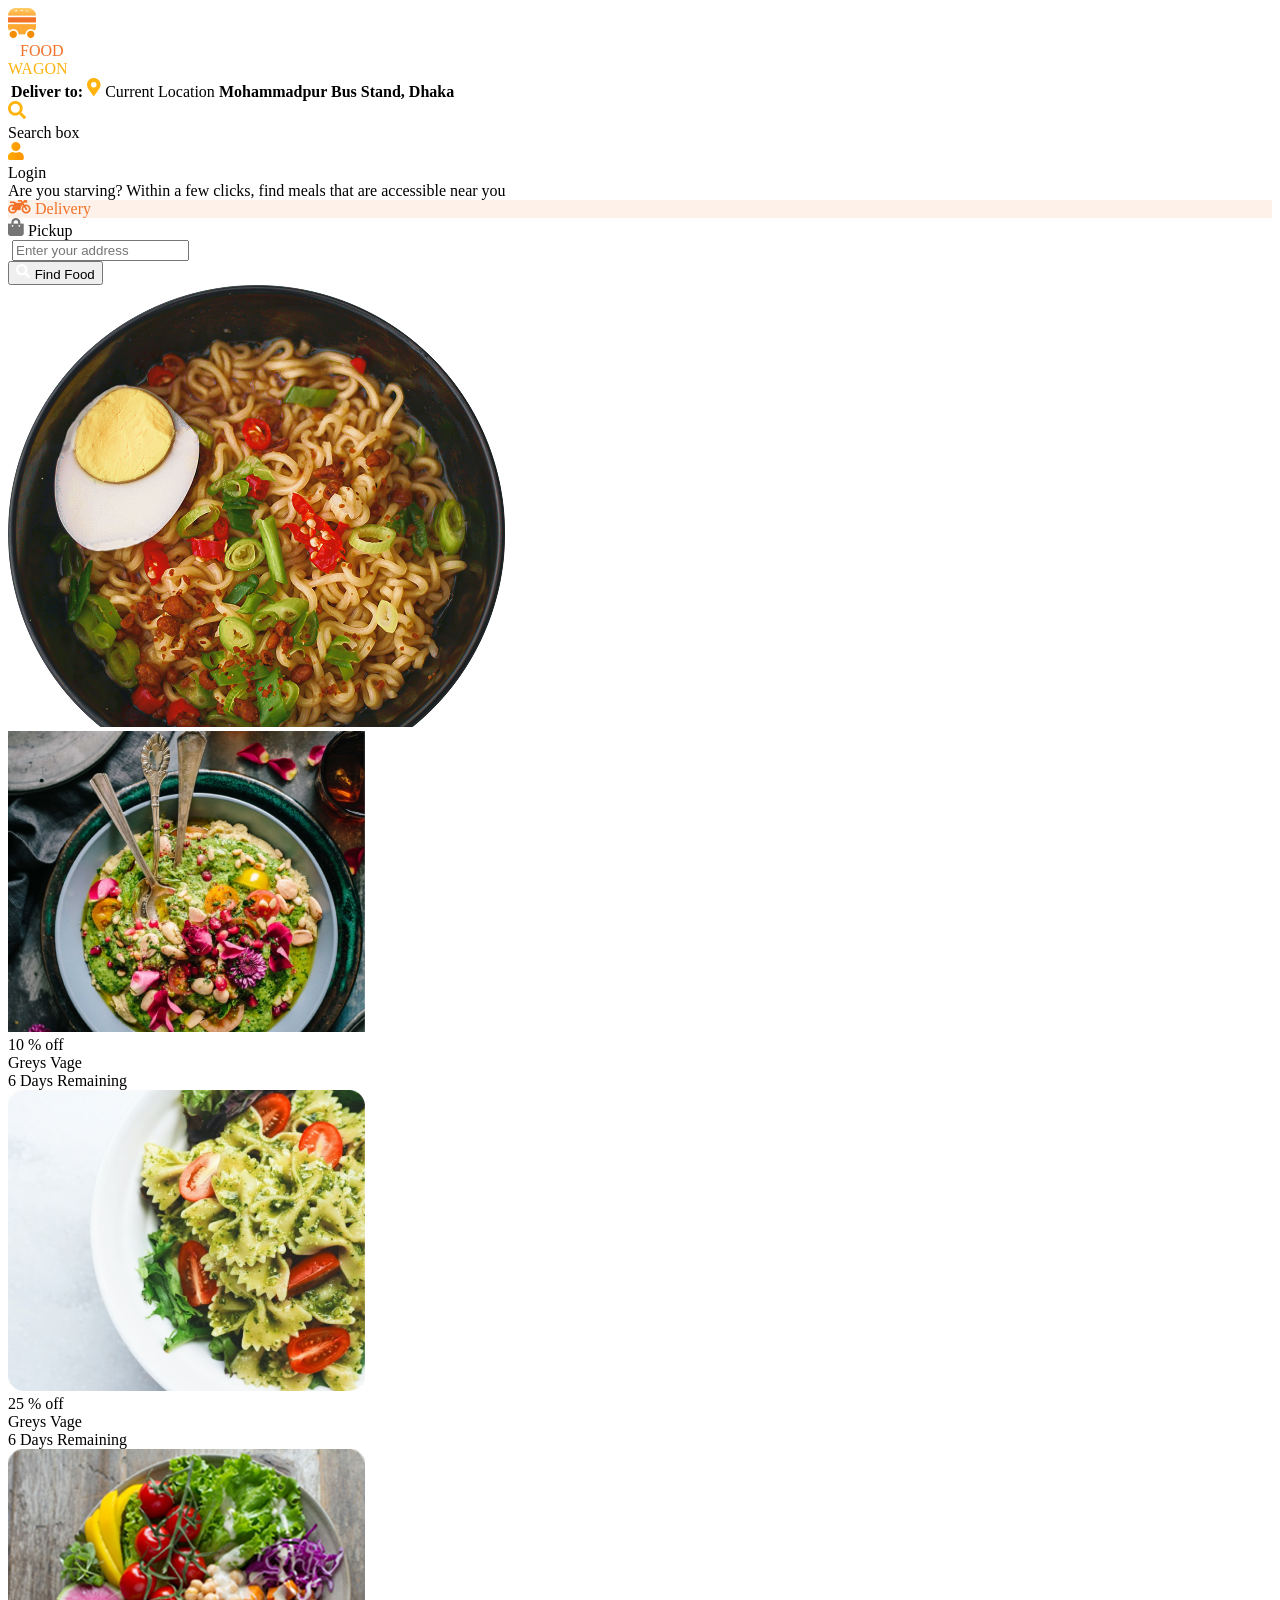
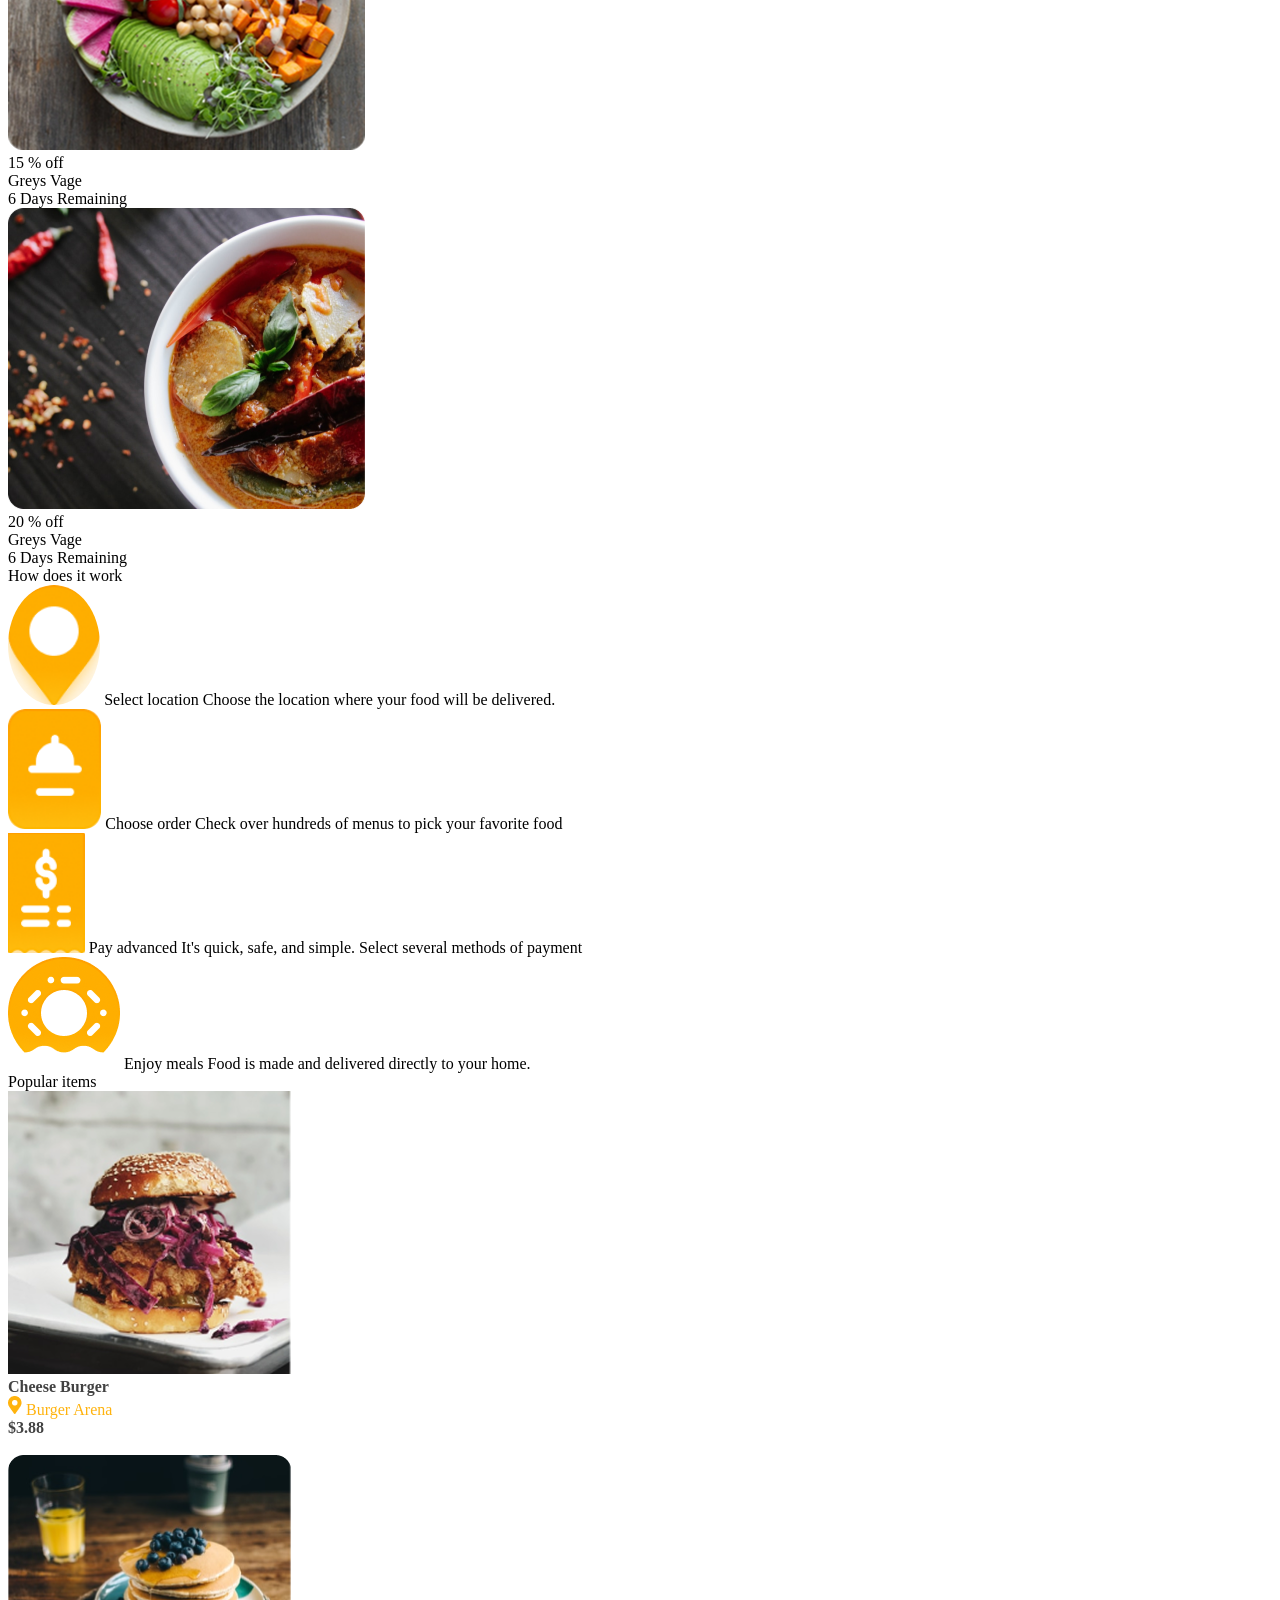
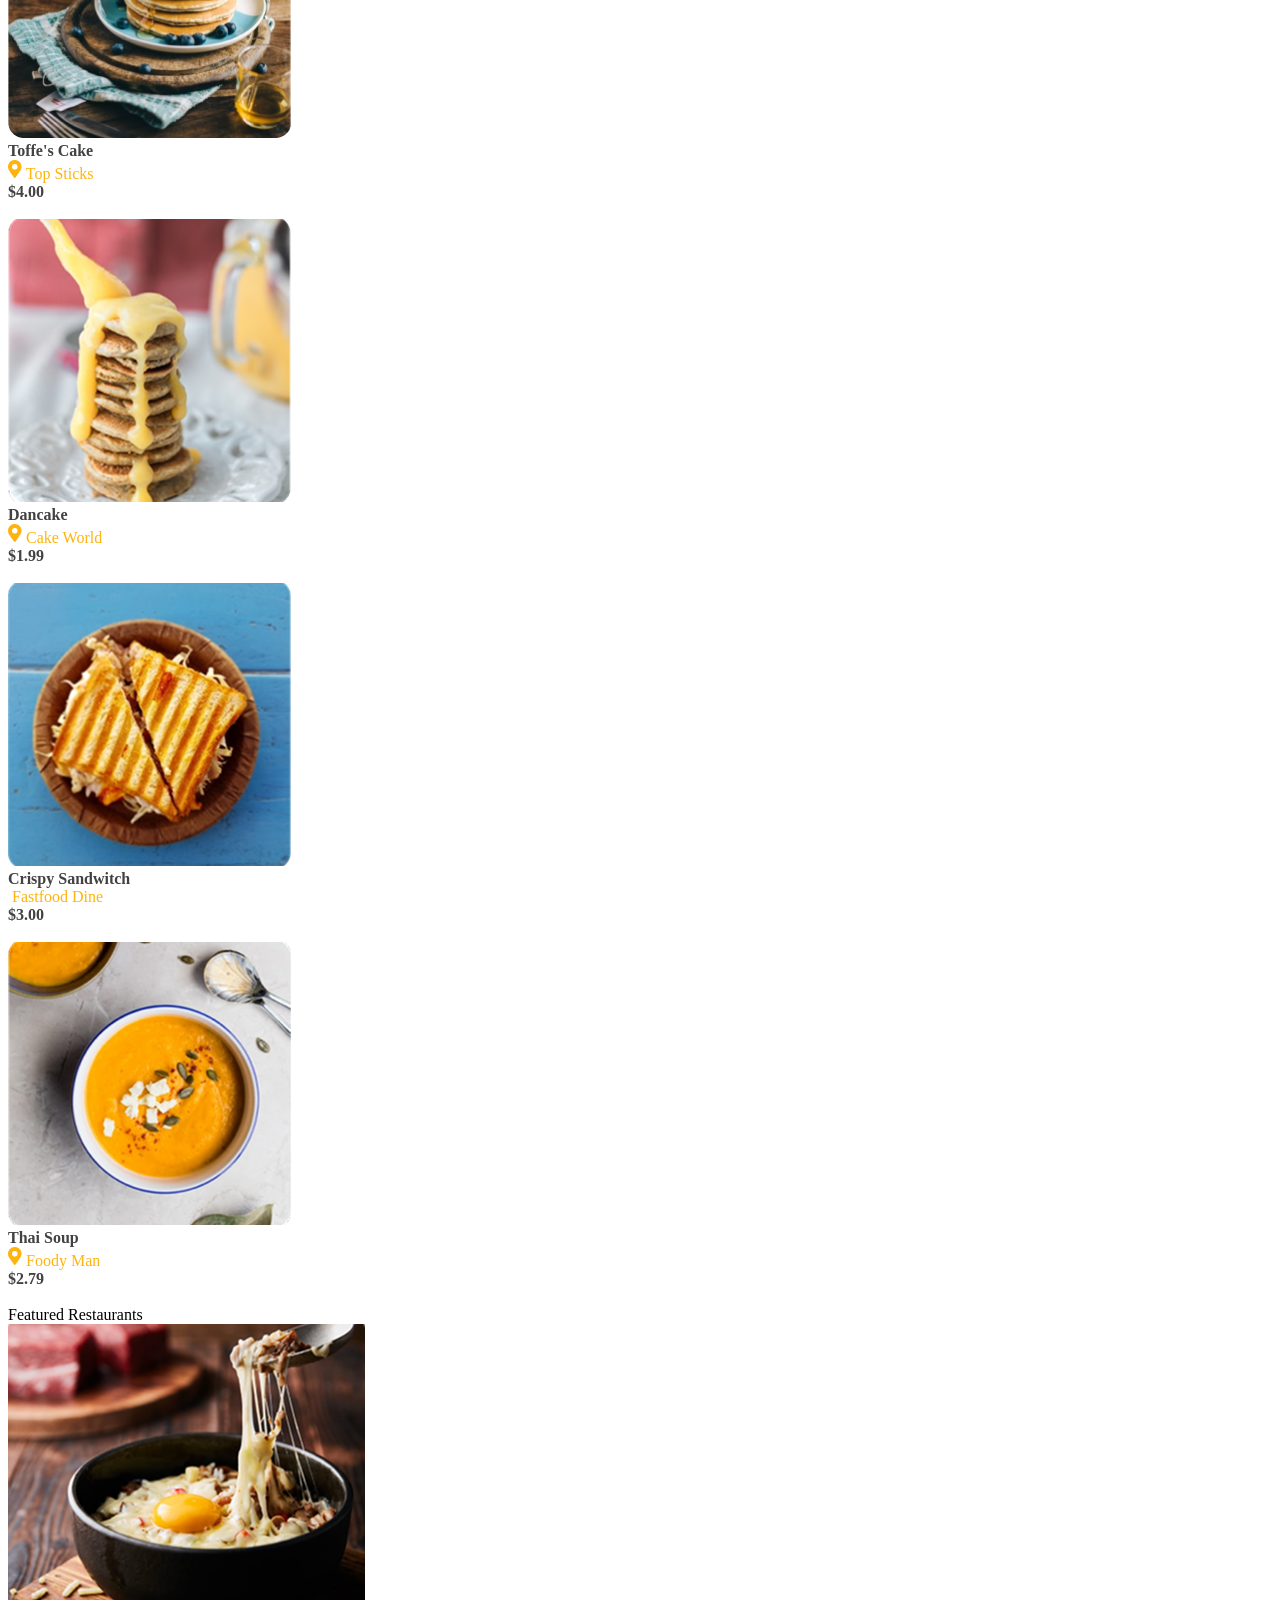
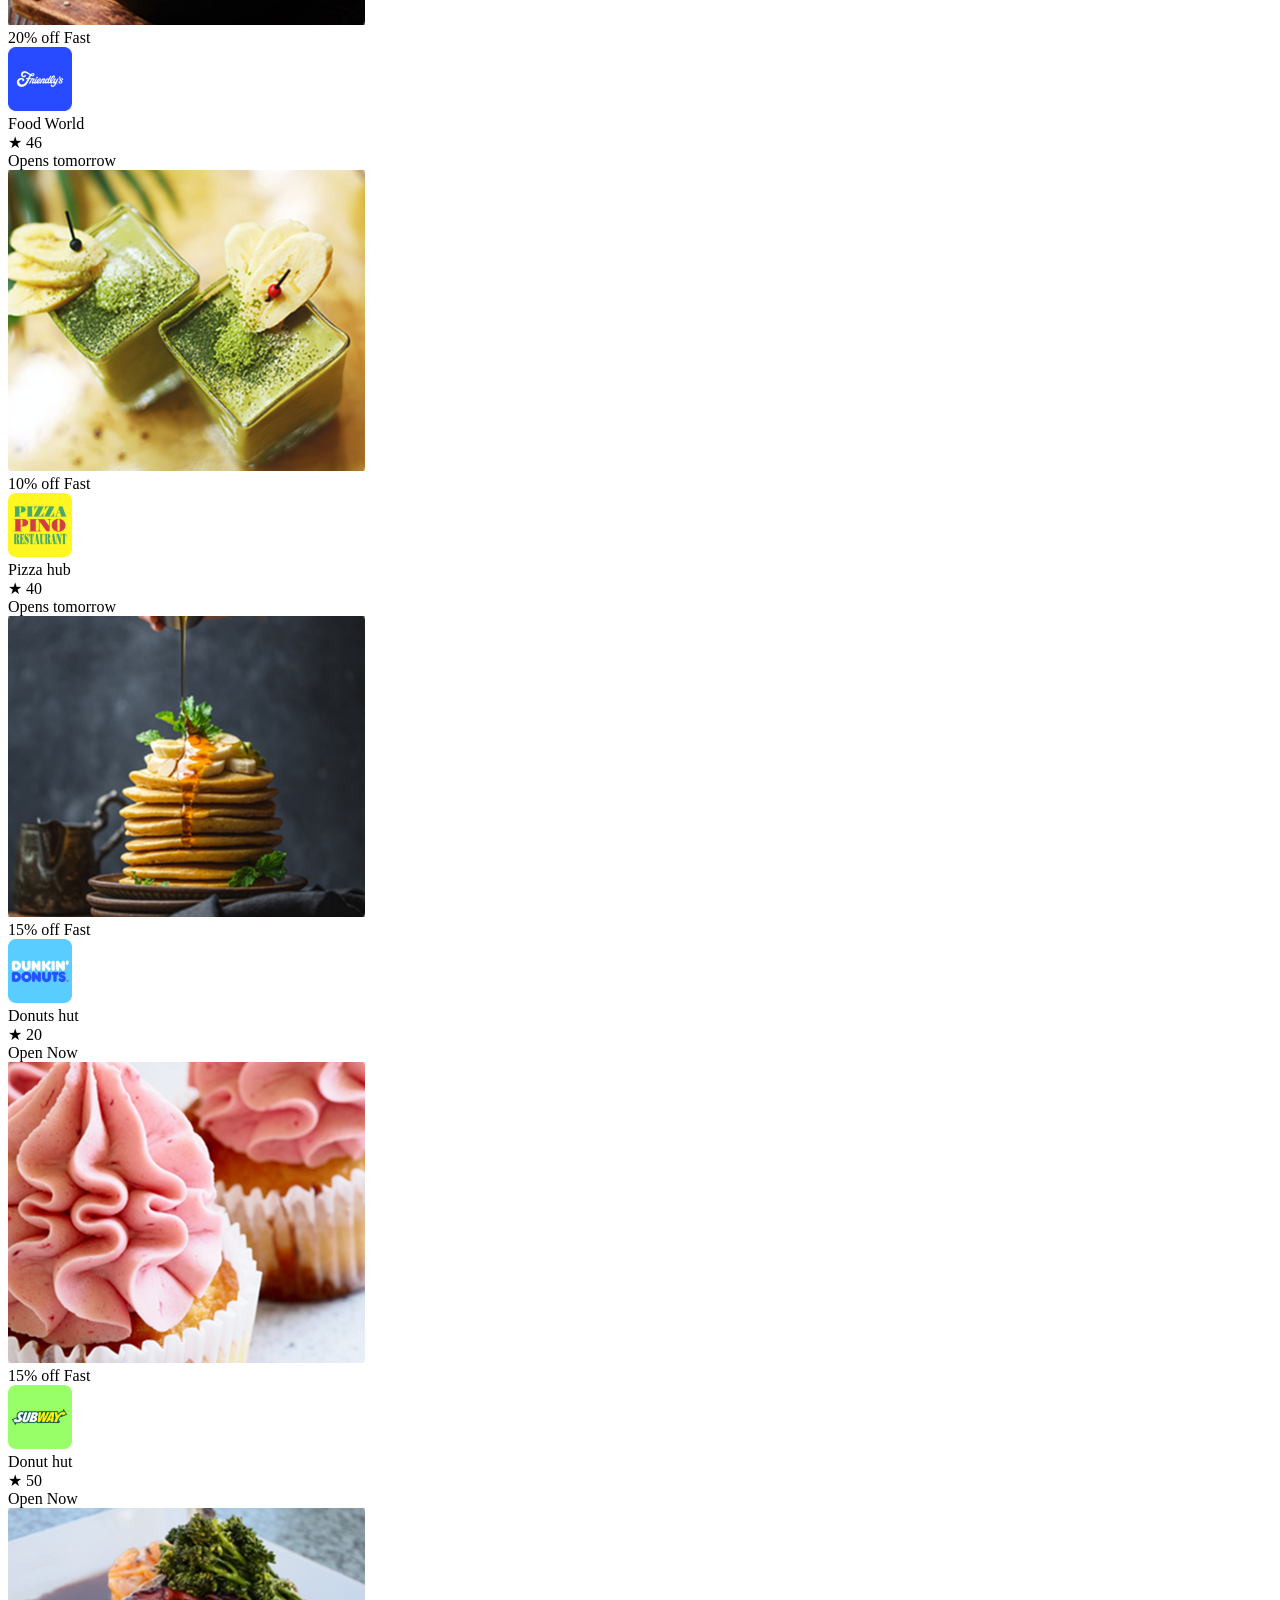
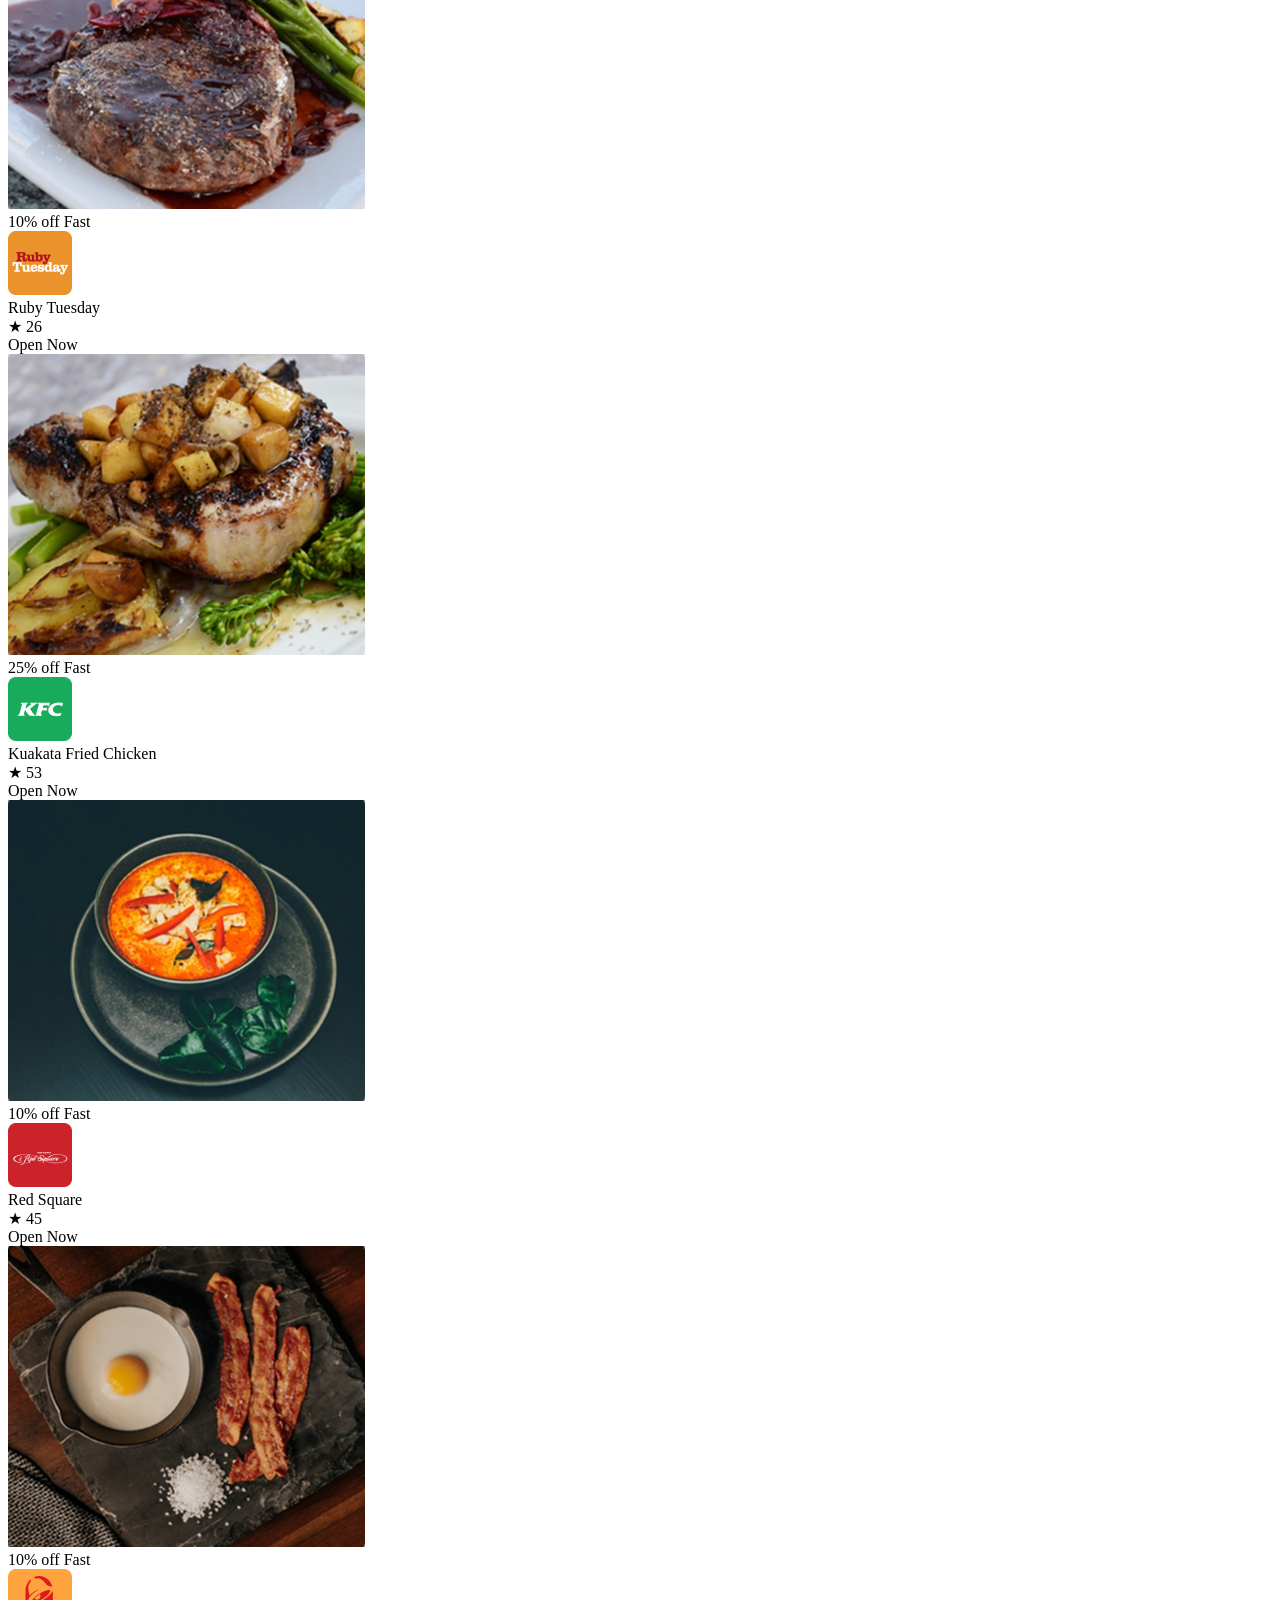
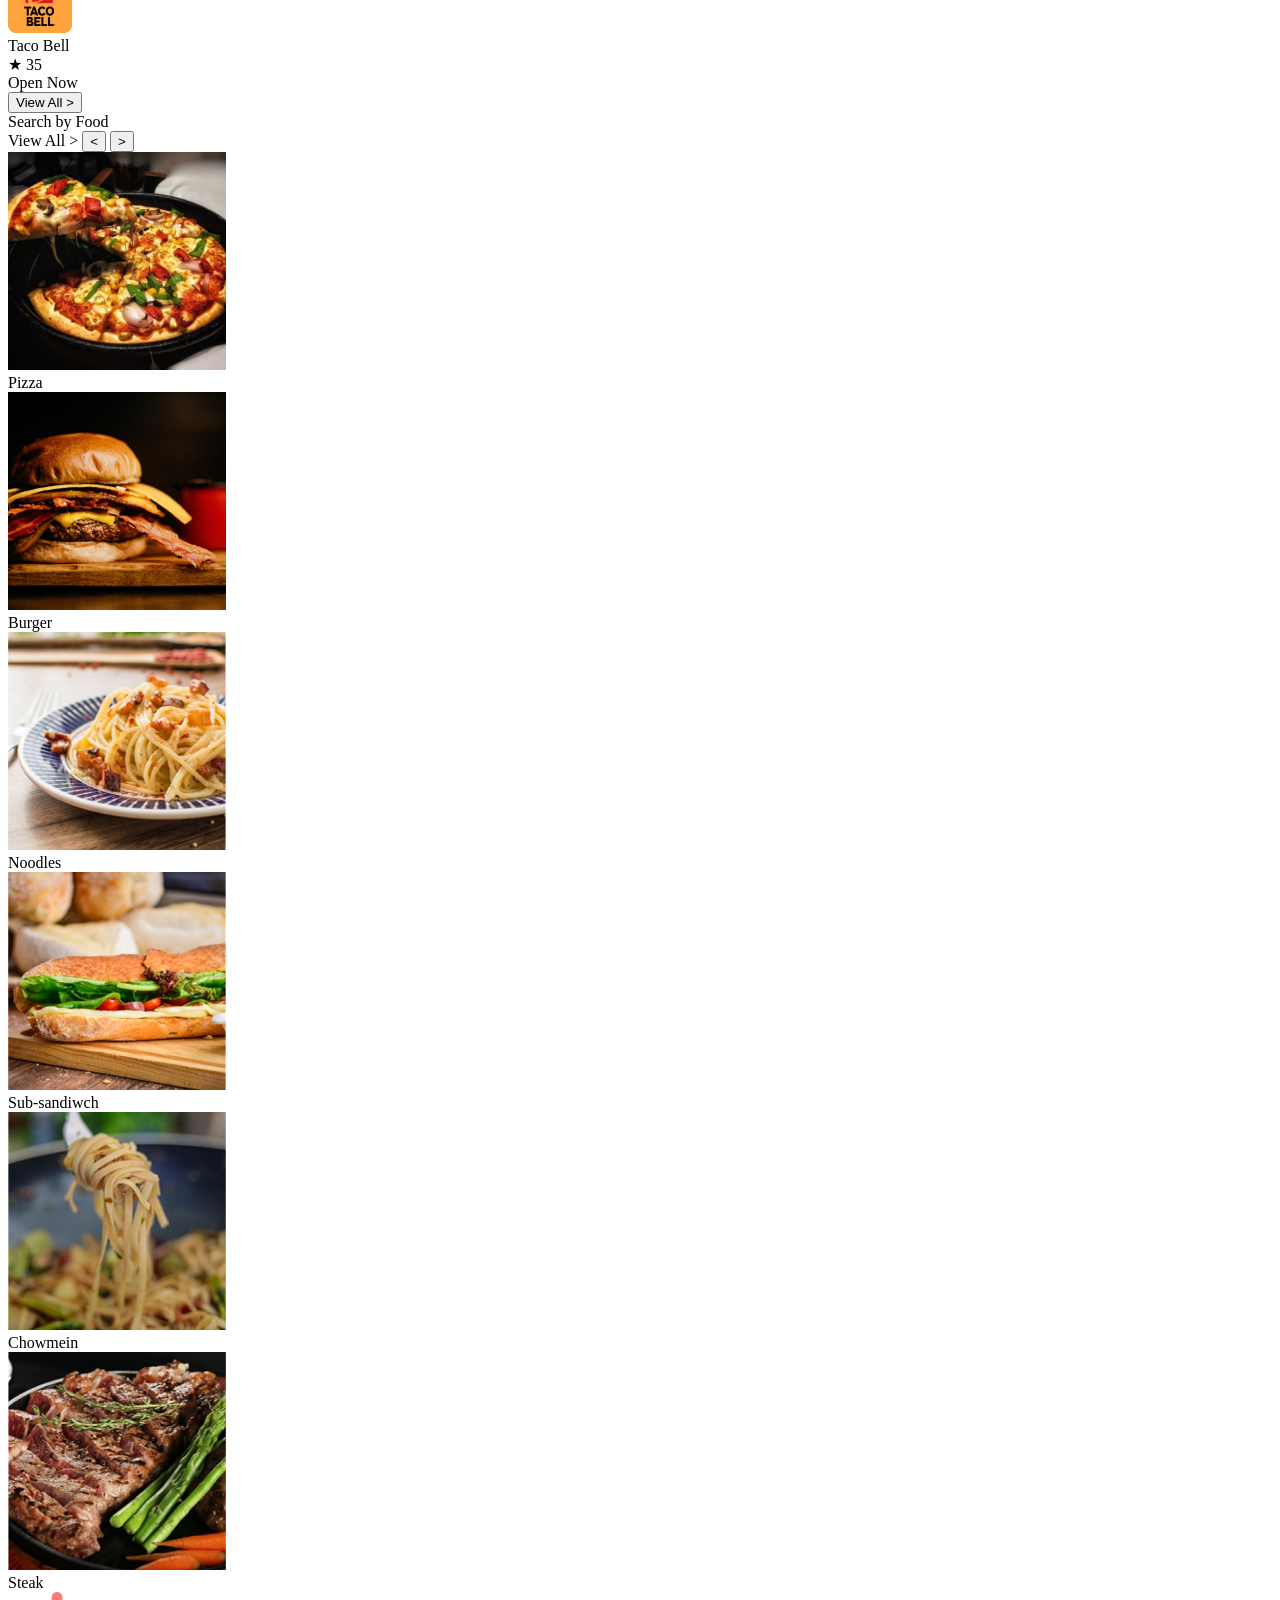
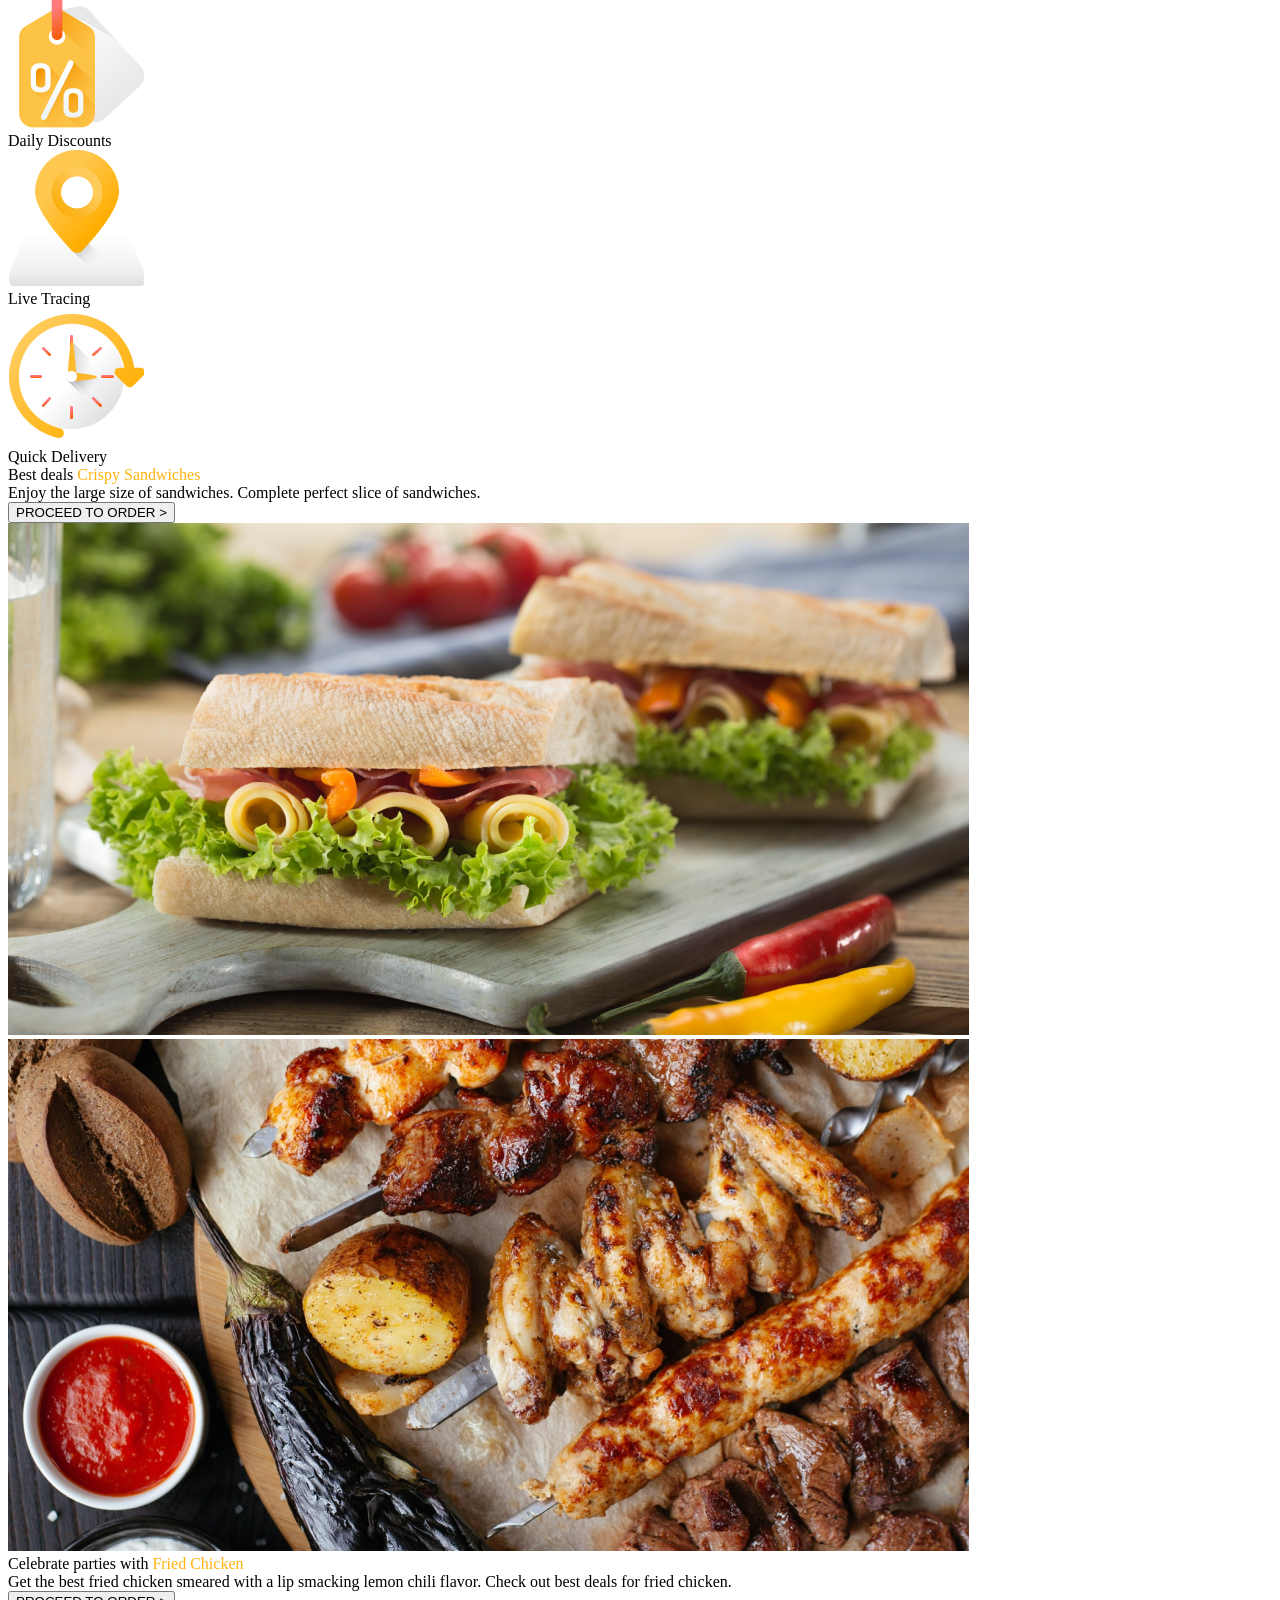
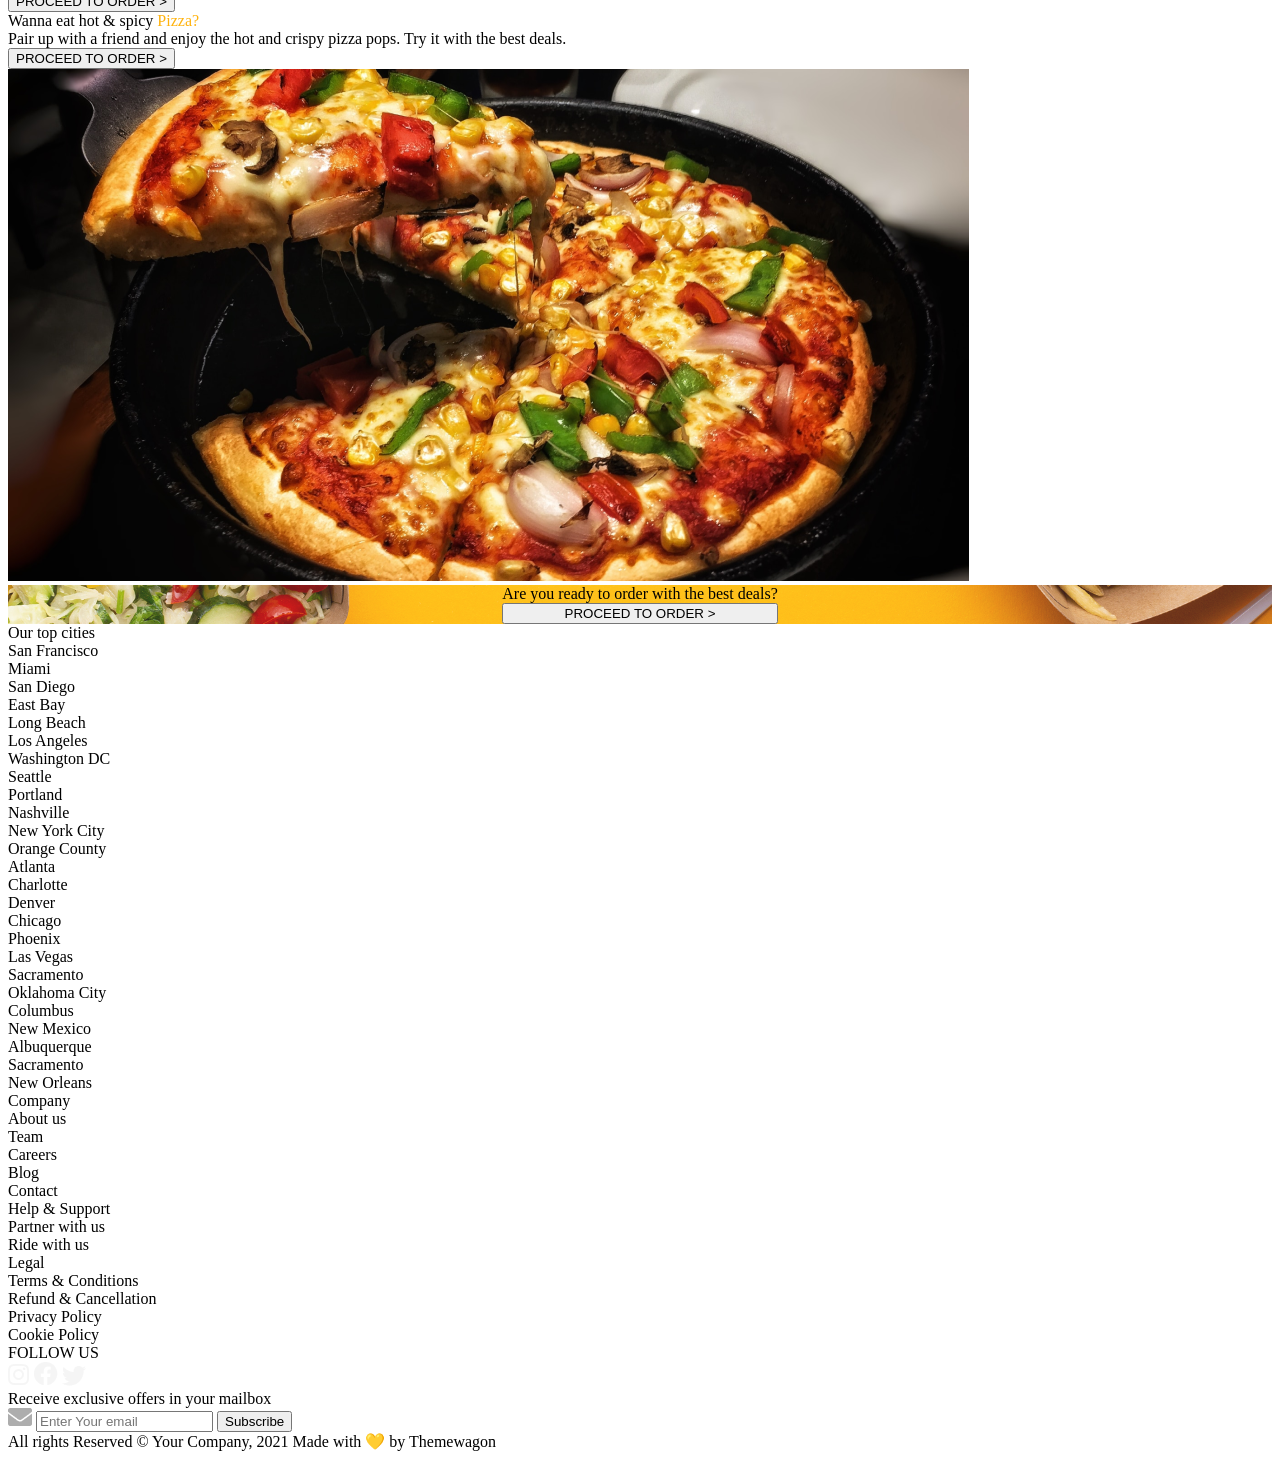
==== index.html @ 7f45ac9f "Change stylesheet link from style-2.css to style.css" ====
<!doctype html>
<html lang="vi">
  <head>
    <meta charset="UTF-8" />
    <meta name="viewport" content="width=device-width, initial-scale=1.0" />
    <link rel="stylesheet" href="style.css" />
    <link rel="preconnect" href="https://fonts.googleapis.com" />
    <link rel="preconnect" href="https://fonts.gstatic.com" crossorigin />
    <link
      href="https://fonts.googleapis.com/css2?family=Be+Vietnam+Pro:ital,wght@0,100;0,200;0,300;0,400;0,500;0,600;0,700;0,800;0,900;1,100;1,200;1,300;1,400;1,500;1,600;1,700;1,800;1,900&display=swap"
      rel="stylesheet"
    />
    <title>Bai-7</title>
    <style></style>
  </head>
  <body>
    <section class="body-background">
      <header class="header">
        <div class="logo">
          <img src="image/hamburger.png" alt="" />
          <div style="color: #f17228; padding-left: 12px">FOOD</div>
          <div style="color: #ffb30e">WAGON</div>
        </div>
        <div class="deliver">
          <span
            style="
              font-weight: 700;
              font-family: Source Sans Pro;
              margin-left: 3px;
            "
            >Deliver to:</span
          >
          <img src="image/local.png" alt="" />
          <span class="local" style="font-weight: 400"> Current Location </span>
          <span class="local" style="font-weight: 700">
            Mohammadpur Bus Stand, Dhaka</span
          >
        </div>
        <div class="search-login">
          <div class="search">
            <img src="image/Search.png" alt="" />
            <div class="search">Search box</div>
          </div>
          <div class="login-box">
            <img src="image/user.png" alt="" />
            <div class="login">Login</div>
          </div>
        </div>
      </header>
      <section class="board1">
        <div class="intro">
          <div class="intro-text">
            <span class="title-intro"> Are you starving?</span>
            <span class="content-intro"
              >Within a few clicks, find meals that are accessible near
              you</span
            >
            <div class="deliver-box">
              <div class="deliver-top">
                <div
                  class="iconBox-deliver"
                  style="
                    color: #f17228;
                    background-color: rgba(241, 114, 40, 0.1);
                  "
                >
                  <img src="image/motobike.png" alt="" />
                  <span>Delivery</span>
                </div>
                <div class="iconBox-deliver">
                  <img src="image/handbag.png" alt="" />
                  <span>Pickup</span>
                </div>
              </div>
              <div class="deliver-bottom">
                <div class="deliver-input">
                  <img src="image/starving-local " alt="" />
                  <input
                    type="text"
                    id="deliver-input"
                    placeholder="Enter your address"
                  />
                </div>
                <button class="find-food">
                  <img src="image/starving-search.png" alt="" />
                  <span>Find Food</span>
                </button>
              </div>
            </div>
          </div>
          <div class="starving-logo">
            <img src="image/mauqc.png" alt="" />
          </div>
        </div>
      </section>
      <section class="sales-box">
        <div class="sales-item">
          <div class="sales-img">
            <img src="image/sale1.png" alt="" />
            <div class="sale-off">
              <span class="sale-so">10</span>
              <span class="sale-chu">
                <span class="sale-tram">%</span>
                <span class="sale-chuoff">off</span>
              </span>
            </div>
          </div>
          <div class="sales-text">Greys Vage</div>
          <div class="sales-day">6 Days Remaining</div>
        </div>
        <div class="sales-item">
          <div class="sales-img">
            <img src="image/sale2.png" alt="" />
            <div class="sale-off">
              <span class="sale-so">25</span>
              <span class="sale-chu">
                <span class="sale-tram">%</span>
                <span class="sale-chuoff">off</span>
              </span>
            </div>
          </div>
          <div class="sales-text">Greys Vage</div>
          <div class="sales-day">6 Days Remaining</div>
        </div>
        <div class="sales-item">
          <div class="sales-img">
            <img src="image/sale3.png" alt="" />
            <div class="sale-off">
              <span class="sale-so">15</span>
              <span class="sale-chu">
                <span class="sale-tram">%</span>
                <span class="sale-chuoff">off</span>
              </span>
            </div>
          </div>
          <div class="sales-text">Greys Vage</div>
          <div class="sales-day">6 Days Remaining</div>
        </div>
        <div class="sales-item">
          <div class="sales-img">
            <img src="image/sale4.png" alt="" />
            <div class="sale-off">
              <span class="sale-so">20</span>
              <span class="sale-chu">
                <span class="sale-tram">%</span>
                <span class="sale-chuoff">off</span>
              </span>
            </div>
          </div>
          <div class="sales-text">Greys Vage</div>
          <div class="sales-day">6 Days Remaining</div>
        </div>
      </section>
      <section class="advance">
        <div class="title-advance">How does it work</div>
        <div class="content-advance">
          <div class="mini-content-advance">
            <img
              src="image/advance1.png"
              alt=""
              style="height: 120px; border-radius: 50%"
            />
            <span class="title-mini-content-advance">Select location</span>
            <span class="text-mini-content-advance" align="center"
              >Choose the location where your food will be delivered.</span
            >
          </div>
          <div class="mini-content-advance">
            <img
              src="image/advance2.png"
              alt=""
              style="height: 120px; border-radius: 16px"
            />
            <span class="title-mini-content-advance">Choose order</span>
            <span class="text-mini-content-advance" align="center"
              >Check over hundreds of menus to pick your favorite food</span
            >
          </div>
          <div class="mini-content-advance">
            <img src="image/advance3.png" alt="" style="height: 120px" />
            <span class="title-mini-content-advance">Pay advanced</span>
            <span class="text-mini-content-advance" align="center"
              >It's quick, safe, and simple. Select several methods of
              payment</span
            >
          </div>
          <div class="mini-content-advance">
            <img src="image/advance4.png" alt="" />
            <span class="title-mini-content-advance">Enjoy meals</span>
            <span class="text-mini-content-advance" align="center"
              >Food is made and delivered directly to your home.</span
            >
          </div>
        </div>
      </section>
      <section class="popular">
        <div class="title-popular">Popular items</div>
        <div class="content-popular">
          <div class="mini-content-popular">
            <img src="image/popular1.png" alt="" />
            <div class="text-popular" style="color: #424242; font-weight: 700">
              Cheese Burger
            </div>
            <div class="local-popular">
              <img src="image/local-popular.png" alt="" />
              <span
                class="text-popular"
                style="color: #ffb30e; font-weight: 400"
                >Burger Arena</span
              >
            </div>
            <div class="text-popular" style="color: #424242; font-weight: 700">
              $3.88
            </div>
            <div
              class="order-mini-content-popular"
              style="color: #ffffff; font-weight: 700"
            >
              Order Now
            </div>
          </div>
          <div class="mini-content-popular">
            <img src="image/popular2.png" alt="" />
            <div class="text-popular" style="color: #424242; font-weight: 700">
              Toffe's Cake
            </div>
            <div class="local-popular">
              <img src="image/local-popular.png" alt="" />
              <span
                class="text-popular"
                style="color: #ffb30e; font-weight: 400"
                >Top Sticks</span
              >
            </div>
            <div class="text-popular" style="color: #424242; font-weight: 700">
              $4.00
            </div>
            <div
              class="order-mini-content-popular"
              style="color: #ffffff; font-weight: 700"
            >
              Order Now
            </div>
          </div>
          <div class="mini-content-popular">
            <img src="image/popular3.png" alt="" />
            <div class="text-popular" style="color: #424242; font-weight: 700">
              Dancake
            </div>
            <div class="local-popular">
              <img src="image/local-popular.png" alt="" />
              <span
                class="text-popular"
                style="color: #ffb30e; font-weight: 400"
                >Cake World</span
              >
            </div>
            <div class="text-popular" style="color: #424242; font-weight: 700">
              $1.99
            </div>
            <div
              class="order-mini-content-popular"
              style="color: #ffffff; font-weight: 700"
            >
              Order Now
            </div>
          </div>
          <div class="mini-content-popular">
            <img src="image/popular4.png" alt="" />
            <div class="text-popular" style="color: #424242; font-weight: 700">
              Crispy Sandwitch
            </div>
            <div class="local-popular">
              <img src="local-popular.png" alt="" />
              <span
                class="text-popular"
                style="color: #ffb30e; font-weight: 400"
                >Fastfood Dine</span
              >
            </div>
            <div class="text-popular" style="color: #424242; font-weight: 700">
              $3.00
            </div>
            <div
              class="order-mini-content-popular"
              style="color: #ffffff; font-weight: 700"
            >
              Order Now
            </div>
          </div>
          <div class="mini-content-popular">
            <img src="image/popular5.png" alt="" />
            <div class="text-popular" style="color: #424242; font-weight: 700">
              Thai Soup
            </div>
            <div class="local-popular">
              <img src="image/local-popular.png" alt="" />
              <span
                class="text-popular"
                style="color: #ffb30e; font-weight: 400"
                >Foody Man</span
              >
            </div>
            <div class="text-popular" style="color: #424242; font-weight: 700">
              $2.79
            </div>
            <div
              class="order-mini-content-popular"
              style="color: #ffffff; font-weight: 700"
            >
              Order Now
            </div>
          </div>
        </div>
      </section>
      <section class="feature">
        <div class="title-feature">Featured Restaurants</div>
        <div class="content-feature">
          <div class="mini-content-feature">
            <div class="feature-img">
              <img src="image/featured1.png" alt="" />
              <div class="feature-tag">
                <span class="feature-giam">20% off</span>
                <span class="feature-nhanh">Fast</span>
              </div>
            </div>
            <div class="feature-name">
              <img src="image/logo-featured1.png" alt="" />
              <div>
                <div class="feature-title">Food World</div>
                <div class="feature-star">★ 46</div>
              </div>
            </div>
            <div class="feature-status open-tomorrow">Opens tomorrow</div>
          </div>
          <div class="mini-content-feature">
            <div class="feature-img">
              <img src="image/featured2.png" alt="" />
              <div class="feature-tag">
                <span class="feature-giam">10% off</span>
                <span class="feature-nhanh">Fast</span>
              </div>
            </div>
            <div class="feature-name">
              <img src="image/logo-featured2.png" alt="" />
              <div>
                <div class="feature-title">Pizza hub</div>
                <div class="feature-star">★ 40</div>
              </div>
            </div>
            <div class="feature-status open-tomorrow">Opens tomorrow</div>
          </div>
          <div class="mini-content-feature">
            <div class="feature-img">
              <img src="image/featured3.png" alt="" />
              <div class="feature-tag">
                <span class="feature-giam">15% off</span>
                <span class="feature-nhanh">Fast</span>
              </div>
            </div>
            <div class="feature-name">
              <img src="image/logo-featured3.png" alt="" />
              <div>
                <div class="feature-title">Donuts hut</div>
                <div class="feature-star">★ 20</div>
              </div>
            </div>
            <div class="feature-status open-now">Open Now</div>
          </div>
          <div class="mini-content-feature">
            <div class="feature-img">
              <img src="image/featured4.png" alt="" />
              <div class="feature-tag">
                <span class="feature-giam">15% off</span>
                <span class="feature-nhanh">Fast</span>
              </div>
            </div>
            <div class="feature-name">
              <img src="image/logo-featured4.png" alt="" />
              <div>
                <div class="feature-title">Donut hut</div>
                <div class="feature-star">★ 50</div>
              </div>
            </div>
            <div class="feature-status open-now">Open Now</div>
          </div>
          <div class="mini-content-feature">
            <div class="feature-img">
              <img src="image/featured5.png" alt="" />
              <div class="feature-tag">
                <span class="feature-giam">10% off</span>
                <span class="feature-nhanh">Fast</span>
              </div>
            </div>
            <div class="feature-name">
              <img src="image/logo-featured5.png" alt="" />
              <div>
                <div class="feature-title">Ruby Tuesday</div>
                <div class="feature-star">★ 26</div>
              </div>
            </div>
            <div class="feature-status open-now">Open Now</div>
          </div>
          <div class="mini-content-feature">
            <div class="feature-img">
              <img src="image/featured6.png" alt="" />
              <div class="feature-tag">
                <span class="feature-giam">25% off</span>
                <span class="feature-nhanh">Fast</span>
              </div>
            </div>
            <div class="feature-name">
              <img src="image/logo-featured6.png" alt="" />
              <div>
                <div class="feature-title">Kuakata Fried Chicken</div>
                <div class="feature-star">★ 53</div>
              </div>
            </div>
            <div class="feature-status open-now">Open Now</div>
          </div>
          <div class="mini-content-feature">
            <div class="feature-img">
              <img src="image/featured7.png" alt="" />
              <div class="feature-tag">
                <span class="feature-giam">10% off</span>
                <span class="feature-nhanh">Fast</span>
              </div>
            </div>
            <div class="feature-name">
              <img src="image/logo-featured7.png" alt="" />
              <div>
                <div class="feature-title">Red Square</div>
                <div class="feature-star">★ 45</div>
              </div>
            </div>
            <div class="feature-status open-now">Open Now</div>
          </div>
          <div class="mini-content-feature">
            <div class="feature-img">
              <img src="image/featured8.png" alt="" />
              <div class="feature-tag">
                <span class="feature-giam">10% off</span>
                <span class="feature-nhanh">Fast</span>
              </div>
            </div>
            <div class="feature-name">
              <img src="image/logo-featured8.png" alt="" />
              <div>
                <div class="feature-title">Taco Bell</div>
                <div class="feature-star">★ 35</div>
              </div>
            </div>
            <div class="feature-status open-now">Open Now</div>
          </div>
        </div>
        <div class="viewall-box">
          <button class="btn-viewall">View All ></button>
        </div>
      </section>
      <section class="searchfood">
        <div class="title-searchfood">
          <span>Search by Food</span>
          <div class="view-all">
            <span class="view-all-text">View All ></span>
            <button class="arrow-btn"><</button>
            <button class="arrow-btn">></button>
          </div>
        </div>
        <div class="content-searchfood">
          <div class="mini-content-searchfood">
            <img src="image/sbf.png" alt="" />
            <div class="text-searchfood">Pizza</div>
          </div>
          <div class="mini-content-searchfood">
            <img src="image/sbf2.png" alt="" />
            <div class="text-searchfood">Burger</div>
          </div>
          <div class="mini-content-searchfood">
            <img src="image/sbf3.png" alt="" />
            <div class="text-searchfood">Noodles</div>
          </div>
          <div class="mini-content-searchfood">
            <img src="image/sbf4.png" alt="" />
            <div class="text-searchfood">Sub-sandiwch</div>
          </div>
          <div class="mini-content-searchfood">
            <img src="image/sbf5.png" alt="" />
            <div class="text-searchfood">Chowmein</div>
          </div>
          <div class="mini-content-searchfood">
            <img src="image/sbf6.png" alt="" />
            <div class="text-searchfood">Steak</div>
          </div>
        </div>
      </section>
      <section class="service">
        <div class="content-service">
          <div class="mini-content-service">
            <img src="image/daily.png" alt="" />
            <div class="title-service">Daily Discounts</div>
          </div>
          <div class="service-line"></div>
          <div class="mini-content-service">
            <img src="image/live.png" alt="" />
            <div class="title-service">Live Tracing</div>
          </div>
          <div class="service-line"></div>
          <div class="mini-content-service">
            <img src="image/quick.png" alt="" />
            <div class="title-service">Quick Delivery</div>
          </div>
        </div>
      </section>
      <section class="promo">
        <div class="promo-item">
          <div class="promo-text">
            <div class="title-promo">
              Best deals
              <span style="color: #ffb30e">Crispy Sandwiches</span>
            </div>
            <div class="text-promo">
              Enjoy the large size of sandwiches. Complete perfect slice of
              sandwiches.
            </div>
            <button class="btn-promo">PROCEED TO ORDER ></button>
          </div>
          <img src="image/Crispy.png" alt="" />
        </div>
        <div class="promo-item">
          <img src="image/Fried.png" alt="" />
          <div class="promo-text">
            <div class="title-promo">
              Celebrate parties with
              <span style="color: #ffb30e">Fried Chicken</span>
            </div>
            <div class="text-promo">
              Get the best fried chicken smeared with a lip smacking lemon chili
              flavor. Check out best deals for fried chicken.
            </div>
            <button class="btn-promo">PROCEED TO ORDER ></button>
          </div>
        </div>
        <div class="promo-item">
          <div class="promo-text">
            <div class="title-promo">
              Wanna eat hot & spicy
              <span style="color: #ffb30e">Pizza?</span>
            </div>
            <div class="text-promo">
              Pair up with a friend and enjoy the hot and crispy pizza pops. Try
              it with the best deals.
            </div>
            <button class="btn-promo">PROCEED TO ORDER ></button>
          </div>
          <img src="image/Pizza.png" alt="" />
        </div>
      </section>
      <section class="order-banner">
        <div
          style="
            background-image: url(&quot;image/footer.png&quot;);
            background-size: cover;
            background-position: center;
            display: grid;
            align-items: center;
            justify-content: center;
          "
        >
          <div
            style="display: grid; align-items: center; justify-content: center"
          >
            <div class="banner-title">
              Are you ready to order with the best deals?
            </div>
            <button class="btn-banner">PROCEED TO ORDER ></button>
          </div>
        </div>
      </section>
      <section class="cities">
        <div class="title-cities">Our top cities</div>
        <div class="content-cities">
          <div class="cities-col">
            <div class="text-cities">San Francisco</div>
            <div class="text-cities">Miami</div>
            <div class="text-cities">San Diego</div>
            <div class="text-cities">East Bay</div>
            <div class="text-cities">Long Beach</div>
          </div>
          <div class="cities-col">
            <div class="text-cities">Los Angeles</div>
            <div class="text-cities">Washington DC</div>
            <div class="text-cities">Seattle</div>
            <div class="text-cities">Portland</div>
            <div class="text-cities">Nashville</div>
          </div>
          <div class="cities-col">
            <div class="text-cities">New York City</div>
            <div class="text-cities">Orange County</div>
            <div class="text-cities">Atlanta</div>
            <div class="text-cities">Charlotte</div>
            <div class="text-cities">Denver</div>
          </div>
          <div class="cities-col">
            <div class="text-cities">Chicago</div>
            <div class="text-cities">Phoenix</div>
            <div class="text-cities">Las Vegas</div>
            <div class="text-cities">Sacramento</div>
            <div class="text-cities">Oklahoma City</div>
          </div>
          <div class="cities-col">
            <div class="text-cities">Columbus</div>
            <div class="text-cities">New Mexico</div>
            <div class="text-cities">Albuquerque</div>
            <div class="text-cities">Sacramento</div>
            <div class="text-cities">New Orleans</div>
          </div>
        </div>
      </section>
      <footer class="footer">
        <div class="footer-top">
          <div class="footer-col">
            <div class="footer-title">Company</div>
            <div class="footer-link">About us</div>
            <div class="footer-link">Team</div>
            <div class="footer-link">Careers</div>
            <div class="footer-link">Blog</div>
          </div>
          <div class="footer-col">
            <div class="footer-title">Contact</div>
            <div class="footer-link">Help & Support</div>
            <div class="footer-link">Partner with us</div>
            <div class="footer-link">Ride with us</div>
          </div>
          <div class="footer-col">
            <div class="footer-title">Legal</div>
            <div class="footer-link">Terms & Conditions</div>
            <div class="footer-link">Refund & Cancellation</div>
            <div class="footer-link">Privacy Policy</div>
            <div class="footer-link">Cookie Policy</div>
          </div>
          <div class="footer-follow">
            <div class="footer-title">FOLLOW US</div>
            <div class="footer-icons">
              <img src="image/ig.png" alt="" />
              <img src="image/fb.png" alt="" />
              <img src="image/twister.png" alt="" />
            </div>
            <div class="footer-note">
              Receive exclusive offers in your mailbox
            </div>
            <div class="footer-sub">
              <img src="image/mail.png" alt="" />
              <input type="text" placeholder="Enter Your email" />
              <button>Subscribe</button>
            </div>
          </div>
        </div>
        <div class="footer-bottom">
          <span>All rights Reserved © Your Company, 2021</span>
          <span>Made with 💛 by Themewagon</span>
        </div>
      </footer>
    </section>
  </body>
</html>
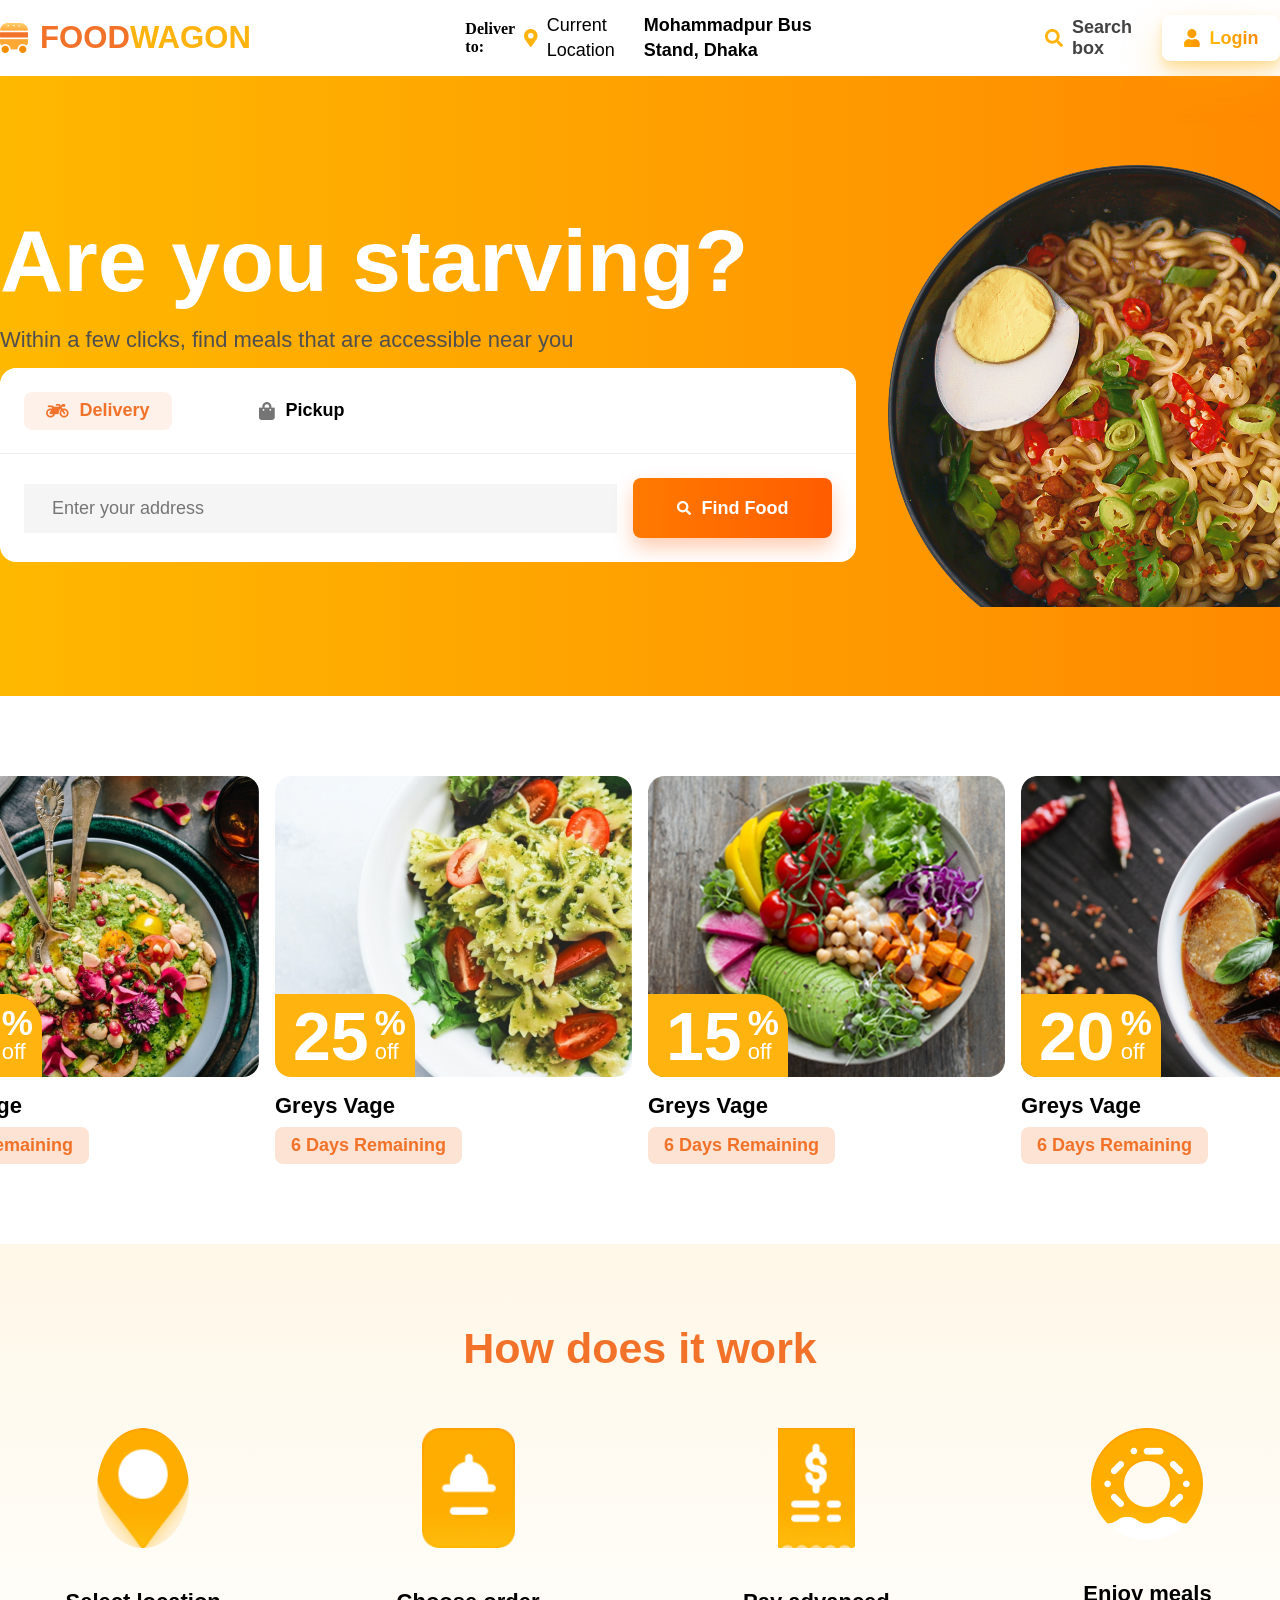
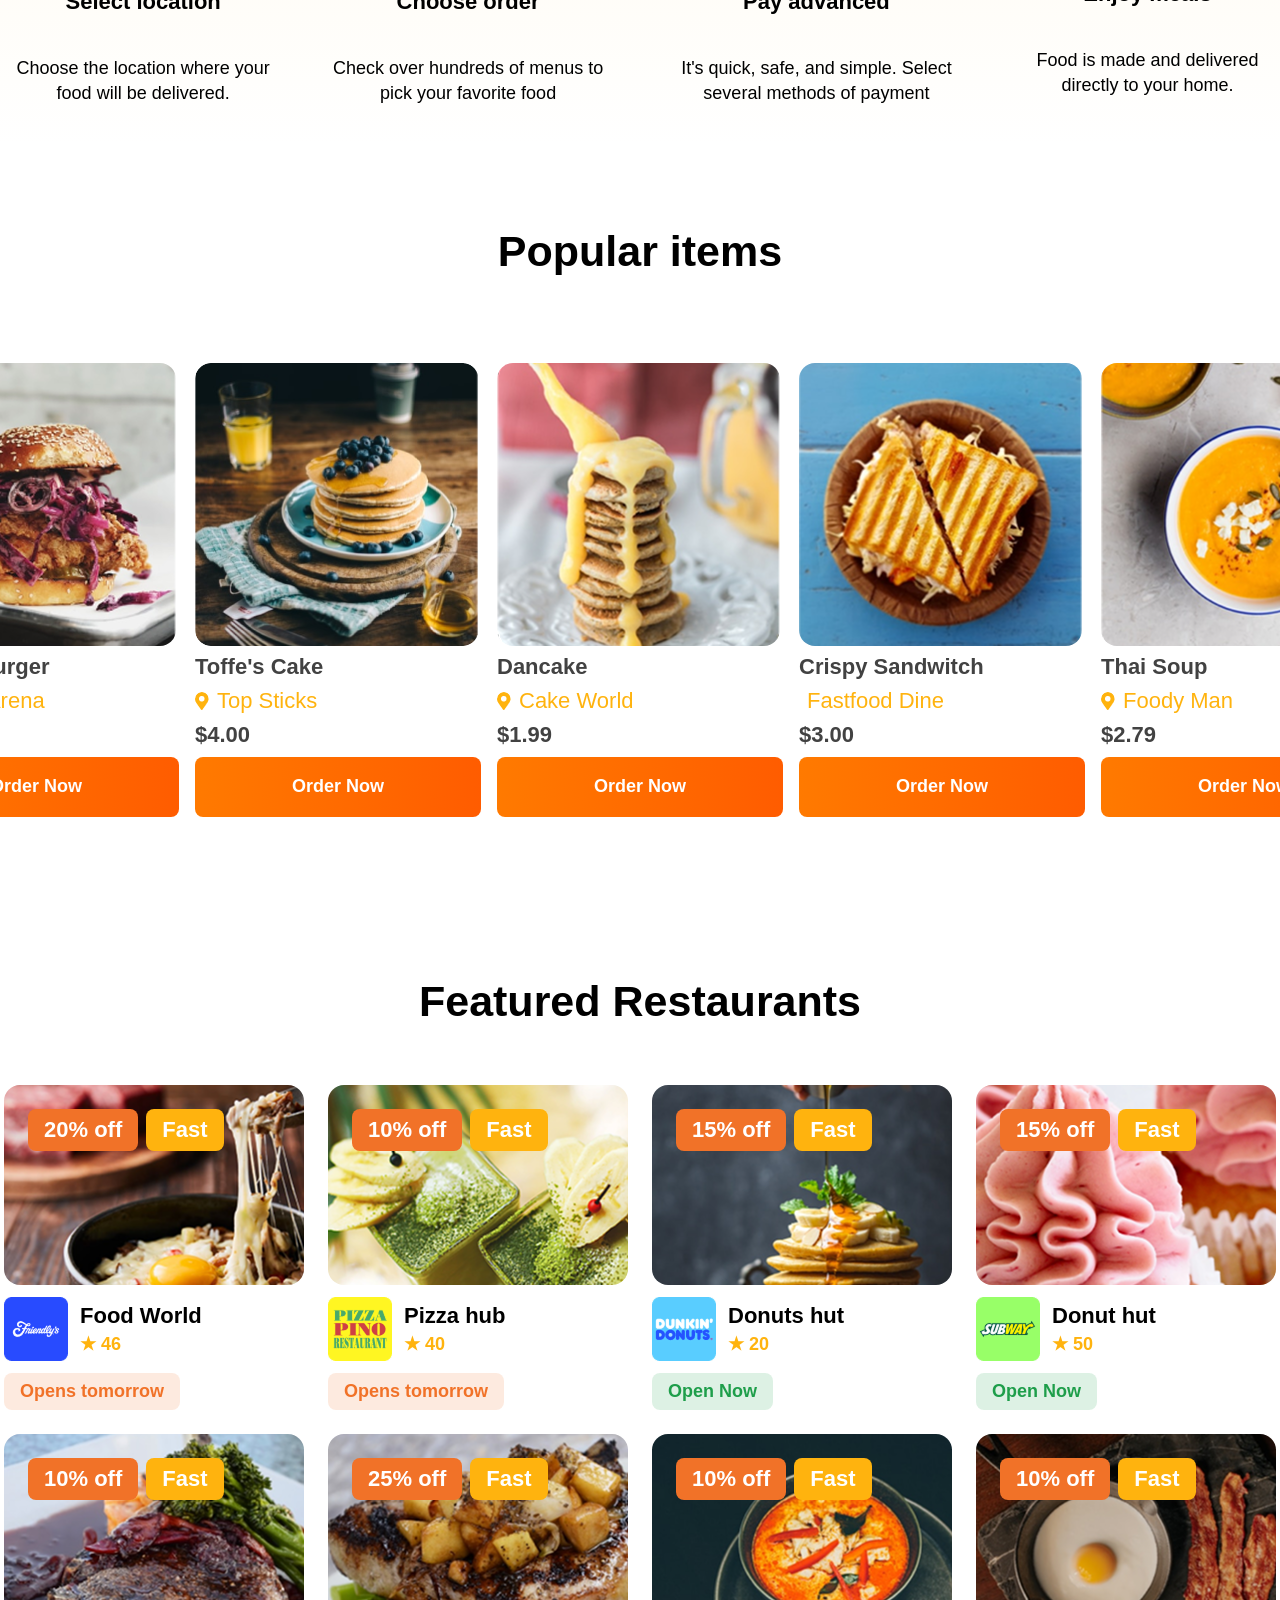
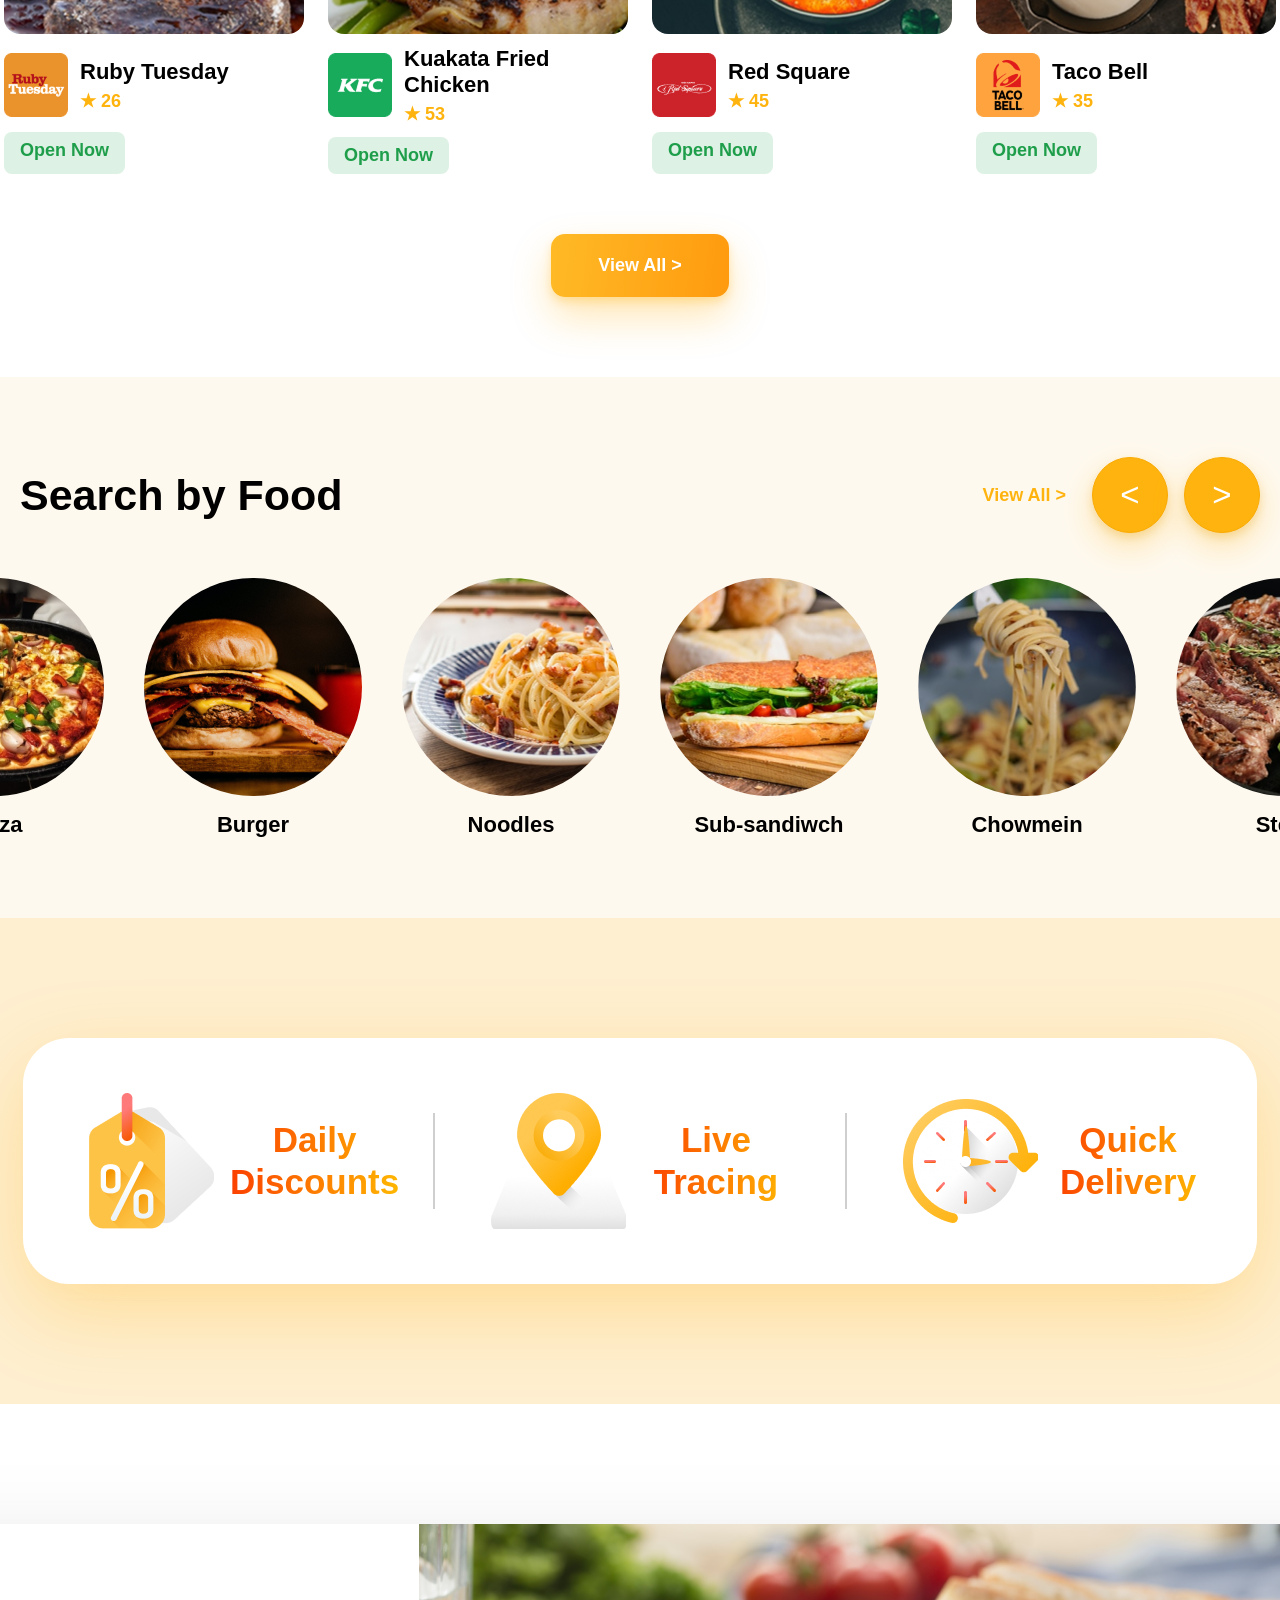
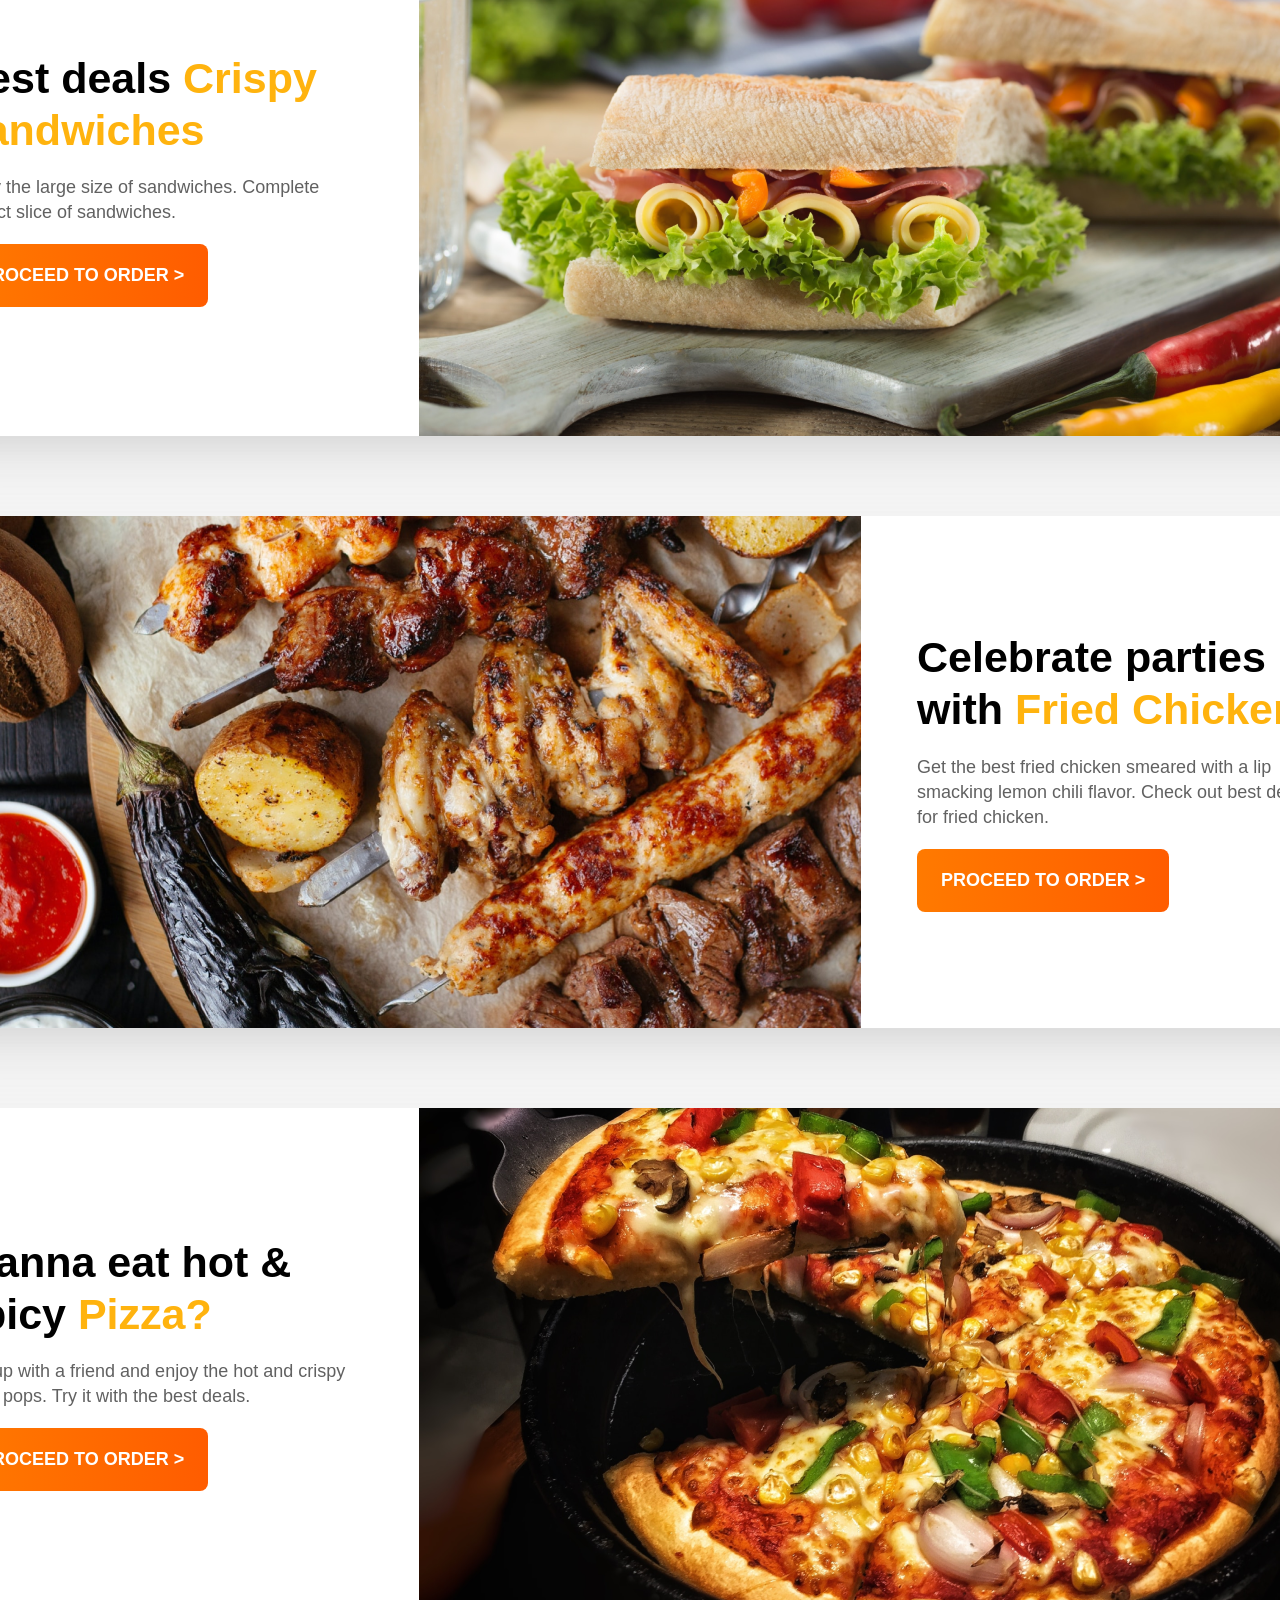
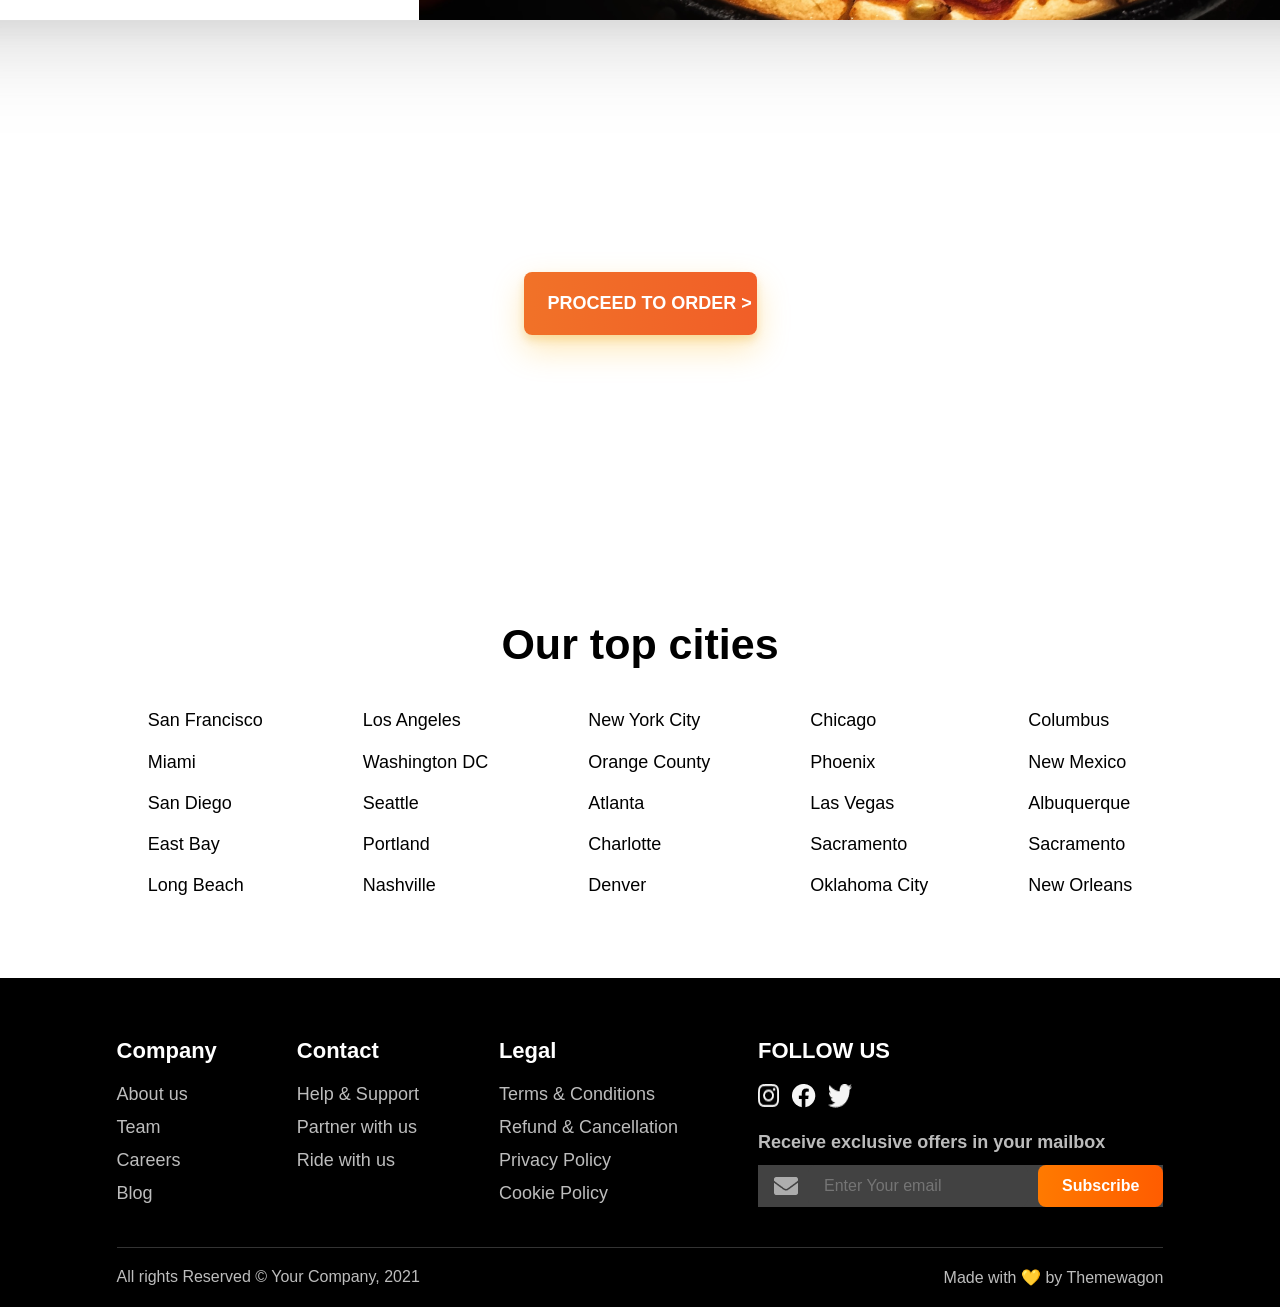
==== commit e1f5305a: "Add files via upload" ====
--- a/index.html
+++ b/index.html
@@ -3,7 +3,7 @@
   <head>
     <meta charset="UTF-8" />
     <meta name="viewport" content="width=device-width, initial-scale=1.0" />
-    <link rel="stylesheet" href="style.css" />
+    <link rel="stylesheet" href="style-2.css" />
     <link rel="preconnect" href="https://fonts.googleapis.com" />
     <link rel="preconnect" href="https://fonts.gstatic.com" crossorigin />
     <link
@@ -556,24 +556,11 @@
         </div>
       </section>
       <section class="order-banner">
-        <div
-          style="
-            background-image: url(&quot;image/footer.png&quot;);
-            background-size: cover;
-            background-position: center;
-            display: grid;
-            align-items: center;
-            justify-content: center;
-          "
-        >
-          <div
-            style="display: grid; align-items: center; justify-content: center"
-          >
-            <div class="banner-title">
-              Are you ready to order with the best deals?
-            </div>
-            <button class="btn-banner">PROCEED TO ORDER ></button>
-          </div>
+        <div class="banner-content">
+          <div class="banner-title">
+            Are you ready to order with<br />the best deals?
+          </div>
+          <button class="btn-banner">PROCEED TO ORDER ></button>
         </div>
       </section>
       <section class="cities">
--- a/style-2.css
+++ b/style-2.css
@@ -0,0 +1,799 @@
+* {
+  margin: 0;
+  padding: 0;
+  box-sizing: border-box;
+}
+img {
+  display: block;
+}
+.body-background {
+  background-color: #ffffff;
+  width: 100%;
+  font-family: "Source Sans Pro", sans-serif;
+}
+.header {
+  display: flex;
+  justify-content: center;
+  align-items: center;
+  gap: 211.5px;
+  height: 76px;
+}
+.logo {
+  font-family: "Source Sans Pro", sans-serif;
+  font-size: 31.11px;
+  font-weight: 700;
+  line-height: 120%;
+  letter-spacing: -2.5%;
+  display: flex;
+  align-items: center;
+}
+.deliver {
+  display: flex;
+  justify-content: center;
+  align-items: center;
+  gap: 9px;
+  height: 76px;
+}
+.local {
+  display: flex;
+  justify-content: center;
+  align-content: center;
+  gap: 4px;
+  font-size: 18px;
+  line-height: 140%;
+}
+.search-login {
+  display: flex;
+  justify-content: center;
+  align-content: center;
+  align-items: center;
+  height: 46px;
+  gap: 30px;
+}
+.search {
+  color: #424242;
+  font-family: "Source Sans Pro", sans-serif;
+  gap: 8px;
+  font-size: 18px;
+  font-weight: 700;
+  display: flex;
+  align-items: center;
+}
+.login {
+  background-color: #ffffff;
+  background: linear-gradient(to right, #ffb800, #ff8a00);
+  border-radius: 8px;
+  -webkit-background-clip: text;
+  -webkit-text-fill-color: transparent;
+  font-weight: 700;
+  font-size: 18px;
+}
+.login-box {
+  width: 118px;
+  height: 46px;
+  justify-content: center;
+  align-items: center;
+  display: flex;
+  flex-direction: row;
+  gap: 10px;
+  border-radius: 8px;
+  padding: 14px 24px;
+  box-shadow:
+    0px 20px 40px 0px rgba(255, 174, 0, 0.29),
+    0px 5px 10px 0px rgba(255, 174, 0, 0.26);
+}
+.board1 {
+  background: linear-gradient(to right, #ffb800, #ff8a00);
+  height: 620px;
+  width: 100%;
+  display: flex;
+  gap: 19px;
+  justify-content: center;
+}
+.intro {
+  display: flex;
+  gap: 32px;
+  align-items: center;
+}
+.intro-text {
+  display: grid;
+  gap: 15px;
+}
+.title-intro {
+  font-family: "Source Sans Pro", sans-serif;
+  color: #ffffff;
+  font-weight: 700;
+  font-size: 88px;
+}
+.content-intro {
+  font-family: "Source Sans Pro", sans-serif;
+  color: #504f4f;
+  font-weight: 400;
+  font-size: 22px;
+  line-height: 120%;
+}
+.deliver-box {
+  background-color: #ffffff;
+  display: grid;
+  border-radius: 16px;
+}
+.deliver-top {
+  height: 86px;
+  width: 856px;
+  display: flex;
+  align-items: center;
+  gap: 8px;
+  border-bottom: 1px solid #eeeeee;
+}
+.iconBox-deliver {
+  border-radius: 8px;
+  margin: 10px 24px;
+  gap: 10px;
+  display: flex;
+  font-family: "Source Sans Pro", sans-serif;
+  font-weight: 700;
+  font-size: 18px;
+  align-items: center;
+  justify-content: center;
+  height: 38px;
+  width: 148px;
+}
+.deliver-bottom {
+  width: 856px;
+  height: 108px;
+  display: flex;
+  gap: 16px;
+  align-items: center;
+  justify-content: center;
+}
+.deliver-input {
+  display: flex;
+  gap: 12px;
+  padding-left: 16px;
+  align-items: center;
+  background-color: #f5f5f5;
+  height: 49px;
+  width: 593px;
+}
+.deliver-input input {
+  border: none;
+  outline: none;
+  background: transparent;
+  color: #9e9e9e;
+  font-size: 18px;
+}
+.find-food {
+  width: 199px;
+  height: 60px;
+  display: flex;
+  align-items: center;
+  justify-content: center;
+  gap: 10px;
+  background: linear-gradient(92.84deg, #ff7a00 0%, #ff5c00 100%);
+  color: #ffffff;
+  border: none;
+  padding: 14px 28px;
+  border-radius: 8px;
+  font-size: 18px;
+  font-weight: 900;
+  cursor: pointer;
+  white-space: nowrap;
+  box-shadow: 0px 10px 20px rgba(255, 92, 0, 0.3);
+}
+.starving-logo {
+  padding: 0;
+  width: auto;
+  max-width: 520px;
+  flex-shrink: 0;
+}
+.starving-logo img {
+  width: 100%;
+  height: auto;
+  display: block;
+}
+.sales-box {
+  display: flex;
+  gap: 16px;
+  justify-content: center;
+  align-items: flex-start;
+  width: 100%;
+  padding: 80px 0px;
+}
+.sales-item {
+  width: 357px;
+  display: grid;
+  gap: 0px;
+}
+.sales-img {
+  position: relative;
+  width: 357px;
+  height: 301px;
+  border-radius: 16px;
+  overflow: hidden;
+}
+.sale-off {
+  position: absolute;
+  left: 0;
+  bottom: 0;
+  display: flex;
+  align-items: center;
+  width: 140px;
+  height: 83px;
+  padding: 10px 18px;
+  background: #ffb30e;
+  color: #ffffff;
+  font-family: "Source Sans Pro", sans-serif;
+  border-radius: 0px 32px 0px 0px;
+}
+.sale-so {
+  font-size: 68px;
+  font-weight: 700;
+  line-height: 62px;
+}
+.sale-chu {
+  display: grid;
+  margin-left: 6px;
+}
+.sale-tram {
+  font-size: 35px;
+  font-weight: 700;
+  line-height: 32px;
+}
+.sale-chuoff {
+  font-size: 22px;
+  font-weight: 400;
+  line-height: 26px;
+}
+.sale-nhanh {
+  font-size: 35px;
+  font-weight: 700;
+  line-height: 40px;
+}
+.sales-text {
+  font-family: "Source Sans Pro", sans-serif;
+  font-weight: 700;
+  line-height: 120%;
+  font-size: 22px;
+  margin-top: 16px;
+}
+.sales-day {
+  display: inline-block;
+  width: fit-content;
+  font-family: "Source Sans Pro", sans-serif;
+  font-weight: 700;
+  font-size: 18px;
+  color: #f17228;
+  background-color: rgba(241, 114, 40, 0.2);
+  padding: 8px 16px;
+  border-radius: 8px;
+  margin-top: 8px;
+}
+.advance {
+  display: grid;
+  gap: 55px;
+  padding: 80px 0px;
+  align-items: center;
+  justify-content: center;
+  background: linear-gradient(
+    180deg,
+    rgba(255, 206, 103, 0.22) -42.47%,
+    rgba(253, 237, 202, 0) 100%
+  );
+}
+.title-advance {
+  line-height: 112%;
+  font-family: "Source Sans Pro", sans-serif;
+  font-size: 43px;
+  font-weight: 700;
+  color: #f17228;
+  display: flex;
+  justify-content: center;
+}
+.content-advance {
+  display: flex;
+  gap: 32px;
+  height: 239px;
+}
+.mini-content-advance {
+  display: grid;
+  gap: 41px;
+  justify-items: center;
+}
+.title-mini-content-advance {
+  font-family: "Source Sans Pro", sans-serif;
+  font-weight: 700;
+  font-size: 22px;
+  line-height: 120%;
+}
+.text-mini-content-advance {
+  font-family: "Open Sans", sans-serif;
+  font-weight: 400;
+  font-size: 18px;
+  line-height: 140%;
+  display: flex;
+  justify-content: center;
+}
+.popular {
+  font-family: "Source Sans Pro", sans-serif;
+  padding: 80px 0px;
+  display: grid;
+  justify-content: center;
+  align-items: center;
+  gap: 88px;
+}
+.title-popular {
+  line-height: 112%;
+  font-family: "Source Sans Pro", sans-serif;
+  font-size: 43px;
+  font-weight: 700;
+  display: flex;
+  justify-content: center;
+}
+.content-popular {
+  display: flex;
+  gap: 16px;
+  align-items: flex-start;
+}
+.mini-content-popular {
+  width: 286px;
+  display: flex;
+  flex-direction: column;
+  align-items: flex-start;
+  text-align: left;
+  gap: 8px;
+}
+.mini-content-popular img {
+  border-radius: 16px;
+}
+.text-popular {
+  width: 283px;
+  font-family: "Source Sans Pro", sans-serif;
+  font-size: 22px;
+  line-height: 120%;
+}
+.order-mini-content-popular {
+  height: 60px;
+  margin: 0 auto;
+  background: linear-gradient(92.84deg, #ff7a00 0%, #ff5c00 100%);
+  color: #ffffff;
+  border: none;
+  border-radius: 8px;
+  font-size: 18px;
+  font-weight: 700;
+  cursor: pointer;
+  width: 100%;
+  justify-content: center;
+  align-items: center;
+  display: flex;
+}
+.local-popular {
+  display: flex;
+  gap: 8px;
+  align-items: center;
+}
+.feature {
+  padding: 80px 0px;
+  font-family: "Source Sans Pro", sans-serif;
+  display: grid;
+  justify-content: center;
+  gap: 60px;
+}
+.title-feature {
+  line-height: 112%;
+  font-family: "Source Sans Pro", sans-serif;
+  font-size: 43px;
+  font-weight: 700;
+  display: flex;
+  justify-content: center;
+}
+.content-feature {
+  display: flex;
+  gap: 24px;
+  flex-wrap: wrap;
+  justify-content: center;
+  max-width: 1300px;
+}
+.mini-content-feature {
+  width: 300px;
+  display: grid;
+  gap: 12px;
+}
+.feature-img {
+  position: relative;
+  width: 300px;
+  height: 200px;
+  border-radius: 16px;
+  overflow: hidden;
+}
+.feature-tag {
+  position: absolute;
+  top: 24px;
+  left: 24px;
+  display: flex;
+  gap: 8px;
+}
+.feature-giam {
+  background: #f17228;
+  color: #ffffff;
+  font-family: "Source Sans Pro", sans-serif;
+  font-weight: 700;
+  font-size: 22px;
+  line-height: 26px;
+  padding: 8px 16px;
+  border-radius: 8px;
+  white-space: nowrap;
+}
+.feature-nhanh {
+  background: #ffb30e;
+  color: #ffffff;
+  font-family: "Source Sans Pro", sans-serif;
+  font-weight: 700;
+  font-size: 22px;
+  line-height: 26px;
+  padding: 8px 16px;
+  border-radius: 8px;
+  white-space: nowrap;
+}
+.feature-name {
+  display: flex;
+  gap: 12px;
+  align-items: center;
+}
+.feature-title {
+  font-family: "Source Sans Pro", sans-serif;
+  font-weight: 700;
+  font-size: 22px;
+  line-height: 120%;
+}
+.feature-star {
+  font-family: "Source Sans Pro", sans-serif;
+  font-weight: 700;
+  font-size: 18px;
+  color: #ffb30e;
+  margin-top: 4px;
+}
+.feature-status {
+  display: inline-block;
+  width: fit-content;
+  font-family: "Source Sans Pro", sans-serif;
+  font-weight: 700;
+  font-size: 18px;
+  padding: 8px 16px;
+  border-radius: 8px;
+}
+.open-tomorrow {
+  color: #f17228;
+  background-color: rgba(241, 114, 40, 0.15);
+}
+.open-now {
+  color: #1e9e4a;
+  background-color: rgba(30, 158, 74, 0.15);
+}
+.viewall-box {
+  display: flex;
+  justify-content: center;
+}
+.btn-viewall {
+  width: 178px;
+  padding: 21px 24px;
+  border: none;
+  border-radius: 14px;
+  background: linear-gradient(97deg, #ffba26, #ff9a0e);
+  color: #ffffff;
+  font-family: "Source Sans Pro", sans-serif;
+  font-size: 18px;
+  font-weight: 700;
+  cursor: pointer;
+  box-shadow:
+    0px 20px 40px 0px rgba(255, 174, 0, 0.29),
+    0px 5px 10px 0px rgba(255, 174, 0, 0.26);
+}
+.searchfood {
+  padding: 80px 0px;
+  font-family: "Source Sans Pro", sans-serif;
+  display: grid;
+  justify-content: center;
+  justify-items: center;
+  gap: 45px;
+  background-color: #fef9ef;
+}
+.title-searchfood {
+  width: 1240px;
+  line-height: 112%;
+  font-family: "Source Sans Pro", sans-serif;
+  font-size: 43px;
+  font-weight: 700;
+  display: flex;
+  justify-content: space-between;
+  align-items: center;
+}
+.view-all {
+  display: flex;
+  align-items: center;
+  gap: 16px;
+}
+.view-all-text {
+  color: #ffb30e;
+  font-family: "Source Sans Pro", sans-serif;
+  font-size: 18px;
+  font-weight: 700;
+  margin-right: 10px;
+}
+.arrow-btn {
+  width: 76px;
+  height: 76px;
+  border-radius: 50%;
+  border: 1px solid #faaa01;
+  background: #ffb30e;
+  color: #ffffff;
+  font-size: 33px;
+  cursor: pointer;
+  box-shadow:
+    0px 14px 32px 0px rgba(255, 178, 14, 0.29),
+    0px 5px 8px 0px rgba(222, 151, 0, 0.24);
+}
+.content-searchfood {
+  display: flex;
+  gap: 40px;
+  justify-content: center;
+}
+.mini-content-searchfood {
+  display: grid;
+  justify-items: center;
+  gap: 16px;
+}
+.mini-content-searchfood img {
+  border-radius: 50%;
+}
+.text-searchfood {
+  font-family: "Source Sans Pro", sans-serif;
+  font-size: 22px;
+  font-weight: 700;
+  line-height: 120%;
+}
+.service {
+  padding: 120px 0px;
+  font-family: "Source Sans Pro", sans-serif;
+  display: flex;
+  justify-content: center;
+  background-color: #feefd0;
+}
+.content-service {
+  display: flex;
+  gap: 55px;
+  align-items: center;
+  background: #ffffff;
+  border-radius: 46px;
+  padding: 55px;
+  box-shadow:
+    0px 27px 82px 0px rgba(255, 174, 0, 0.28),
+    0px 14px 15px 0px rgba(255, 174, 0, 0.01);
+}
+.mini-content-service {
+  display: flex;
+  justify-items: center;
+  align-items: center;
+  gap: 16px;
+  text-align: center;
+  max-width: 300px;
+}
+.service-line {
+  width: 2px;
+  height: 96px;
+  background: #cfcfcf;
+  flex-shrink: 0;
+}
+.title-service {
+  font-family: "Source Sans Pro", sans-serif;
+  font-size: 35px;
+  font-weight: 700;
+  line-height: 42px;
+  background: linear-gradient(95deg, #fb3c00, #ffb800);
+  -webkit-background-clip: text;
+  -webkit-text-fill-color: transparent;
+}
+.text-service {
+  font-family: "Source Sans Pro", sans-serif;
+  font-size: 18px;
+  font-weight: 400;
+  color: #616161;
+  line-height: 140%;
+}
+.promo {
+  padding: 120px 0px;
+  font-family: "Source Sans Pro", sans-serif;
+  display: grid;
+  justify-content: center;
+  gap: 80px;
+}
+.promo-item {
+  display: flex;
+  width: 1480px;
+  border-radius: 16px;
+  overflow: hidden;
+  background: #ffffff;
+  box-shadow:
+    0px 27px 82px 0px rgba(124, 124, 124, 0.28),
+    0px 14px 15px 0px rgba(124, 124, 124, 0.06);
+}
+.promo-item .ph {
+  border-radius: 0px;
+}
+.promo-text {
+  padding: 56px;
+  display: grid;
+  gap: 19px;
+  align-content: center;
+  flex: 1;
+}
+.title-promo {
+  font-family: "Source Sans Pro", sans-serif;
+  font-size: 43px;
+  font-weight: 700;
+  line-height: 120%;
+}
+.text-promo {
+  font-family: "Source Sans Pro", sans-serif;
+  font-size: 18px;
+  color: #616161;
+  line-height: 140%;
+}
+.btn-promo {
+  background: linear-gradient(92.84deg, #ff7a00 0%, #ff5c00 100%);
+  color: #ffffff;
+  border: none;
+  border-radius: 8px;
+  padding: 21px 24px;
+  font-family: "Source Sans Pro", sans-serif;
+  font-size: 18px;
+  font-weight: 900;
+  text-transform: uppercase;
+  cursor: pointer;
+  width: auto;
+  justify-self: start;
+  white-space: nowrap;
+}
+.order-banner {
+  display: grid;
+  height: 400px;
+  gap: 62px;
+  text-align: center;
+}
+.banner-title {
+  color: #ffffff;
+  font-family: "Source Sans Pro", sans-serif;
+  font-size: 57px;
+  font-weight: 900;
+}
+.btn-banner {
+  width: auto;
+  white-space: nowrap;
+  padding: 21px 24px;
+  border: none;
+  border-radius: 8px;
+  background: linear-gradient(95deg, #f17228, #f15e28);
+  color: #ffffff;
+  font-family: "Source Sans Pro", sans-serif;
+  font-size: 18px;
+  font-weight: 900;
+  text-transform: uppercase;
+  cursor: pointer;
+  width: 233px;
+  box-shadow:
+    0px 14px 32px 0px rgba(255, 178, 14, 0.29),
+    0px 5px 8px 0px rgba(222, 151, 0, 0.24);
+}
+.cities {
+  padding: 80px 0px;
+  font-family: "Source Sans Pro", sans-serif;
+  display: grid;
+  justify-content: center;
+  gap: 40px;
+}
+.title-cities {
+  line-height: 112%;
+  font-family: "Source Sans Pro", sans-serif;
+  font-size: 43px;
+  font-weight: 700;
+  display: flex;
+  justify-content: center;
+}
+.content-cities {
+  display: flex;
+  gap: 100px;
+  justify-content: center;
+}
+.cities-col {
+  display: grid;
+  gap: 16px;
+  align-content: start;
+}
+.text-cities {
+  font-family: "Source Sans Pro", sans-serif;
+  font-size: 18px;
+  font-weight: 400;
+  line-height: 140%;
+}
+.footer {
+  background-color: #000000;
+  color: #ffffff;
+  font-family: "Source Sans Pro", sans-serif;
+  padding: 60px 0px 20px 0px;
+  display: grid;
+  justify-content: center;
+}
+.footer-top {
+  display: flex;
+  gap: 80px;
+  max-width: 1200px;
+  padding-bottom: 40px;
+  border-bottom: 1px solid #333333;
+}
+.footer-col {
+  display: grid;
+  gap: 12px;
+  align-content: start;
+}
+.footer-title {
+  font-family: "Source Sans Pro", sans-serif;
+  font-weight: 700;
+  font-size: 22px;
+  margin-bottom: 8px;
+}
+.footer-link {
+  font-family: "Source Sans Pro", sans-serif;
+  font-size: 18px;
+  color: #bdbdbd;
+}
+.footer-follow {
+  display: grid;
+  gap: 12px;
+  align-content: start;
+}
+.footer-icons {
+  display: flex;
+  gap: 12px;
+  margin-bottom: 12px;
+}
+.footer-note {
+  font-family: "Source Sans Pro", sans-serif;
+  font-size: 18px;
+  font-weight: 700;
+  color: #bbbbbb;
+}
+.footer-sub {
+  display: flex;
+  gap: 10px;
+  align-items: center;
+  background-color: #424242;
+  padding-left: 16px;
+}
+.footer-sub input {
+  border: none;
+  outline: none;
+  background-color: #424242;
+  color: #ffffff;
+  padding: 12px 16px;
+  border-radius: 8px;
+  font-size: 16px;
+  width: 220px;
+}
+.footer-sub button {
+  background: linear-gradient(92.84deg, #ff7a00 0%, #ff5c00 100%);
+  color: #ffffff;
+  border: none;
+  border-radius: 8px;
+  padding: 12px 24px;
+  font-family: "Source Sans Pro", sans-serif;
+  font-size: 16px;
+  font-weight: 700;
+  cursor: pointer;
+}
+.footer-bottom {
+  display: flex;
+  justify-content: space-between;
+  max-width: 1200px;
+  padding-top: 20px;
+  color: #bdbdbd;
+  font-size: 16px;
+}
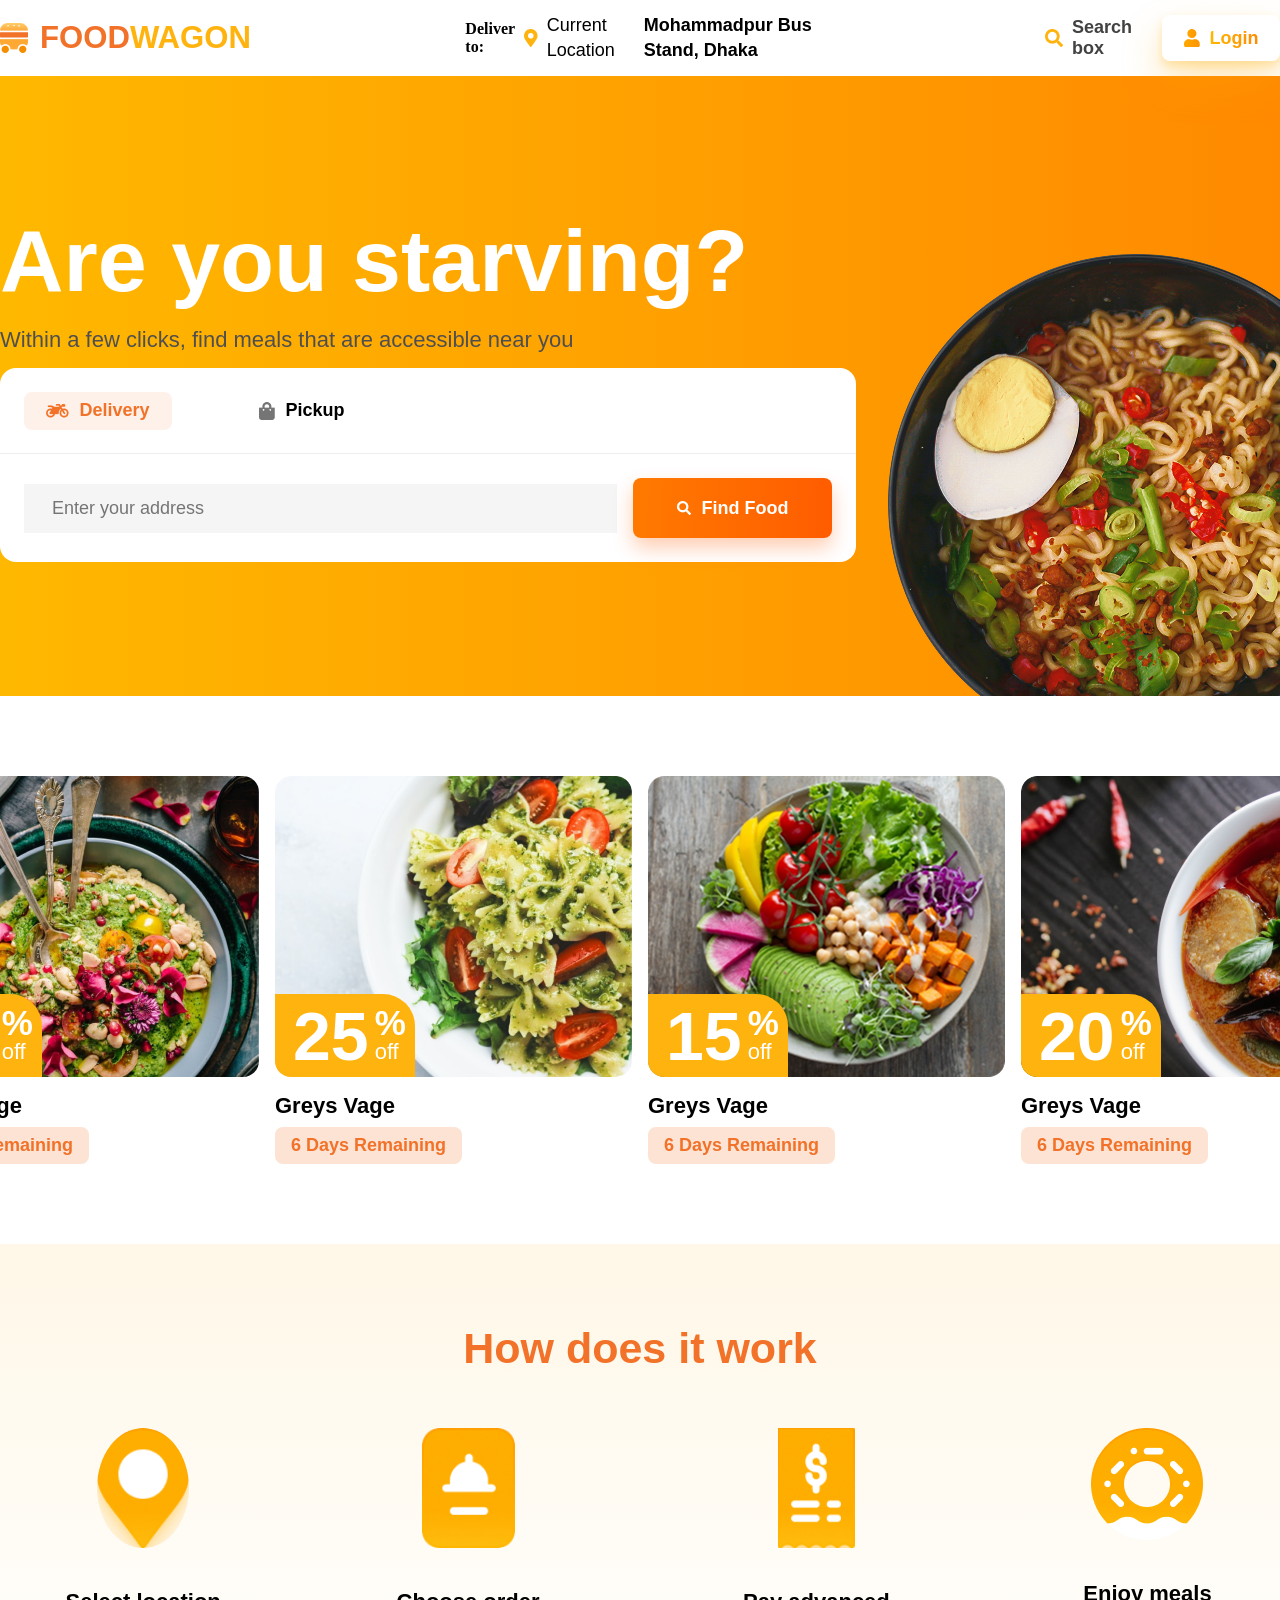
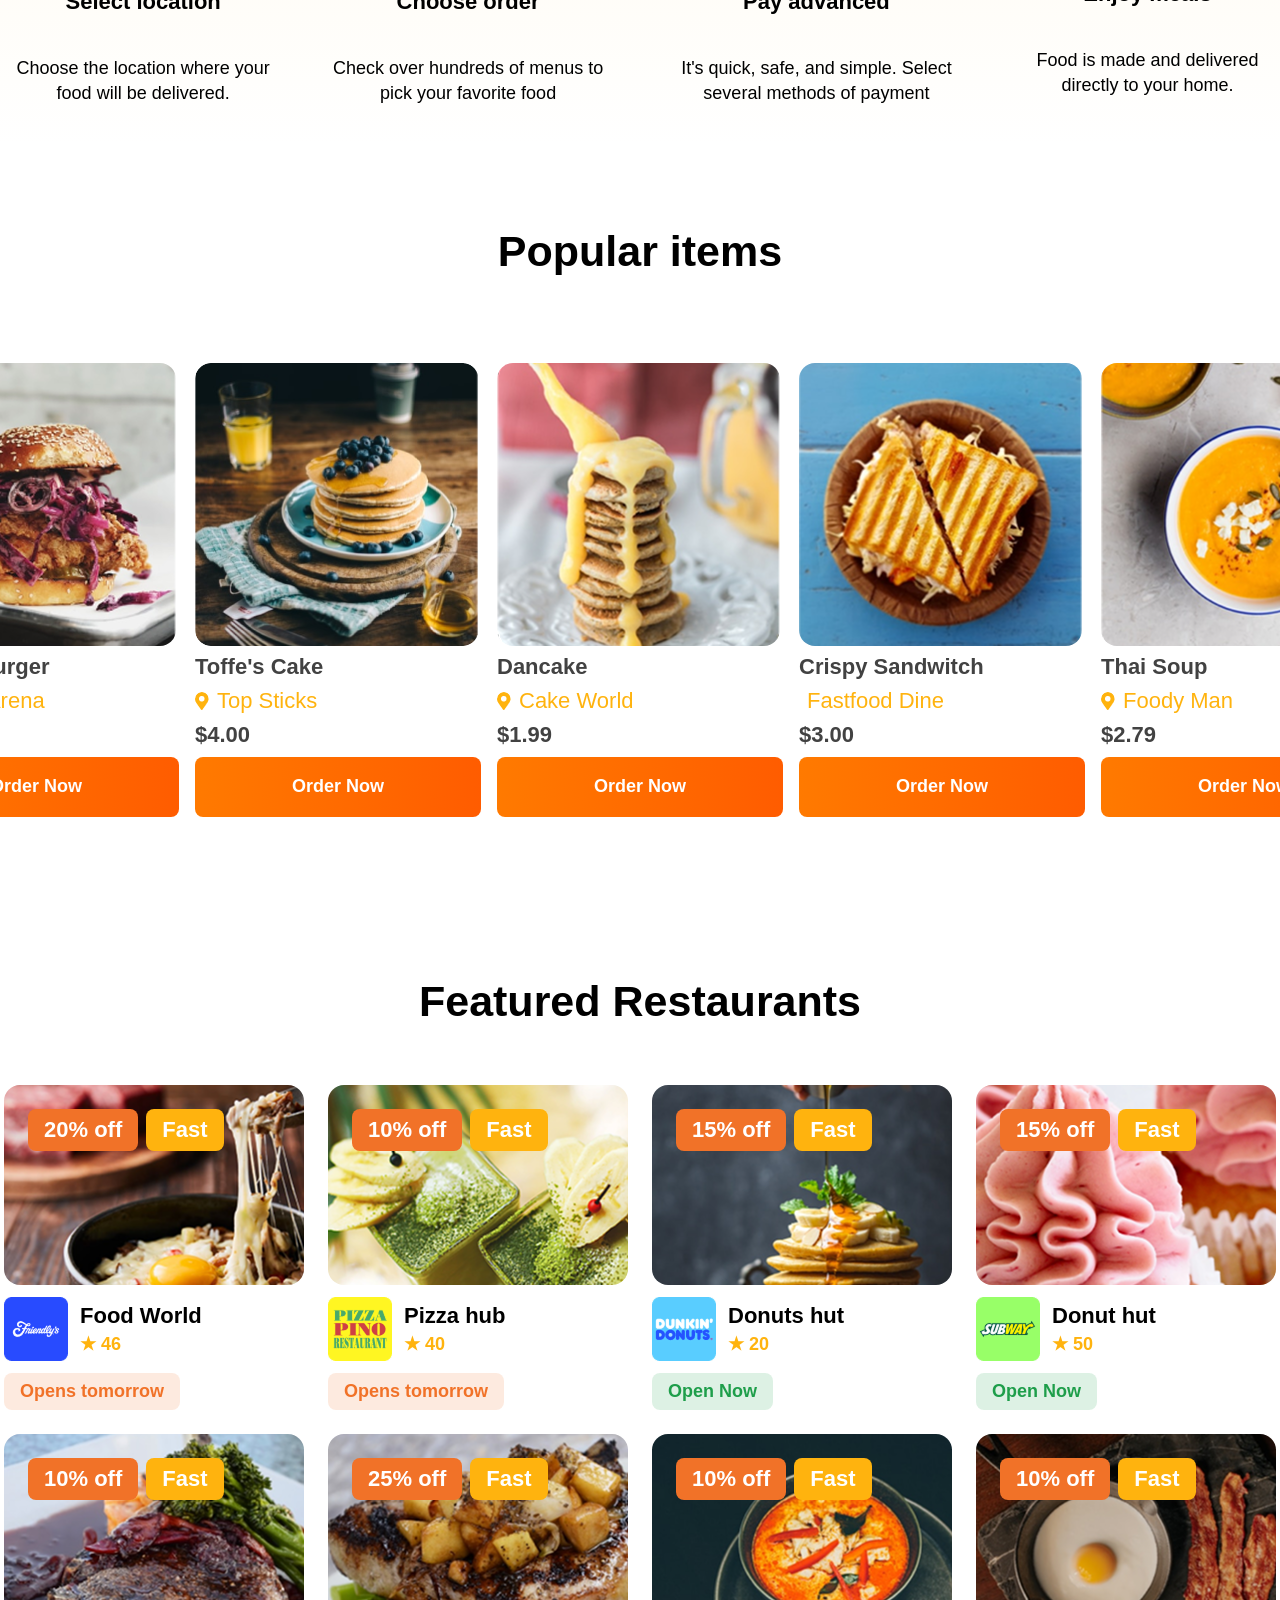
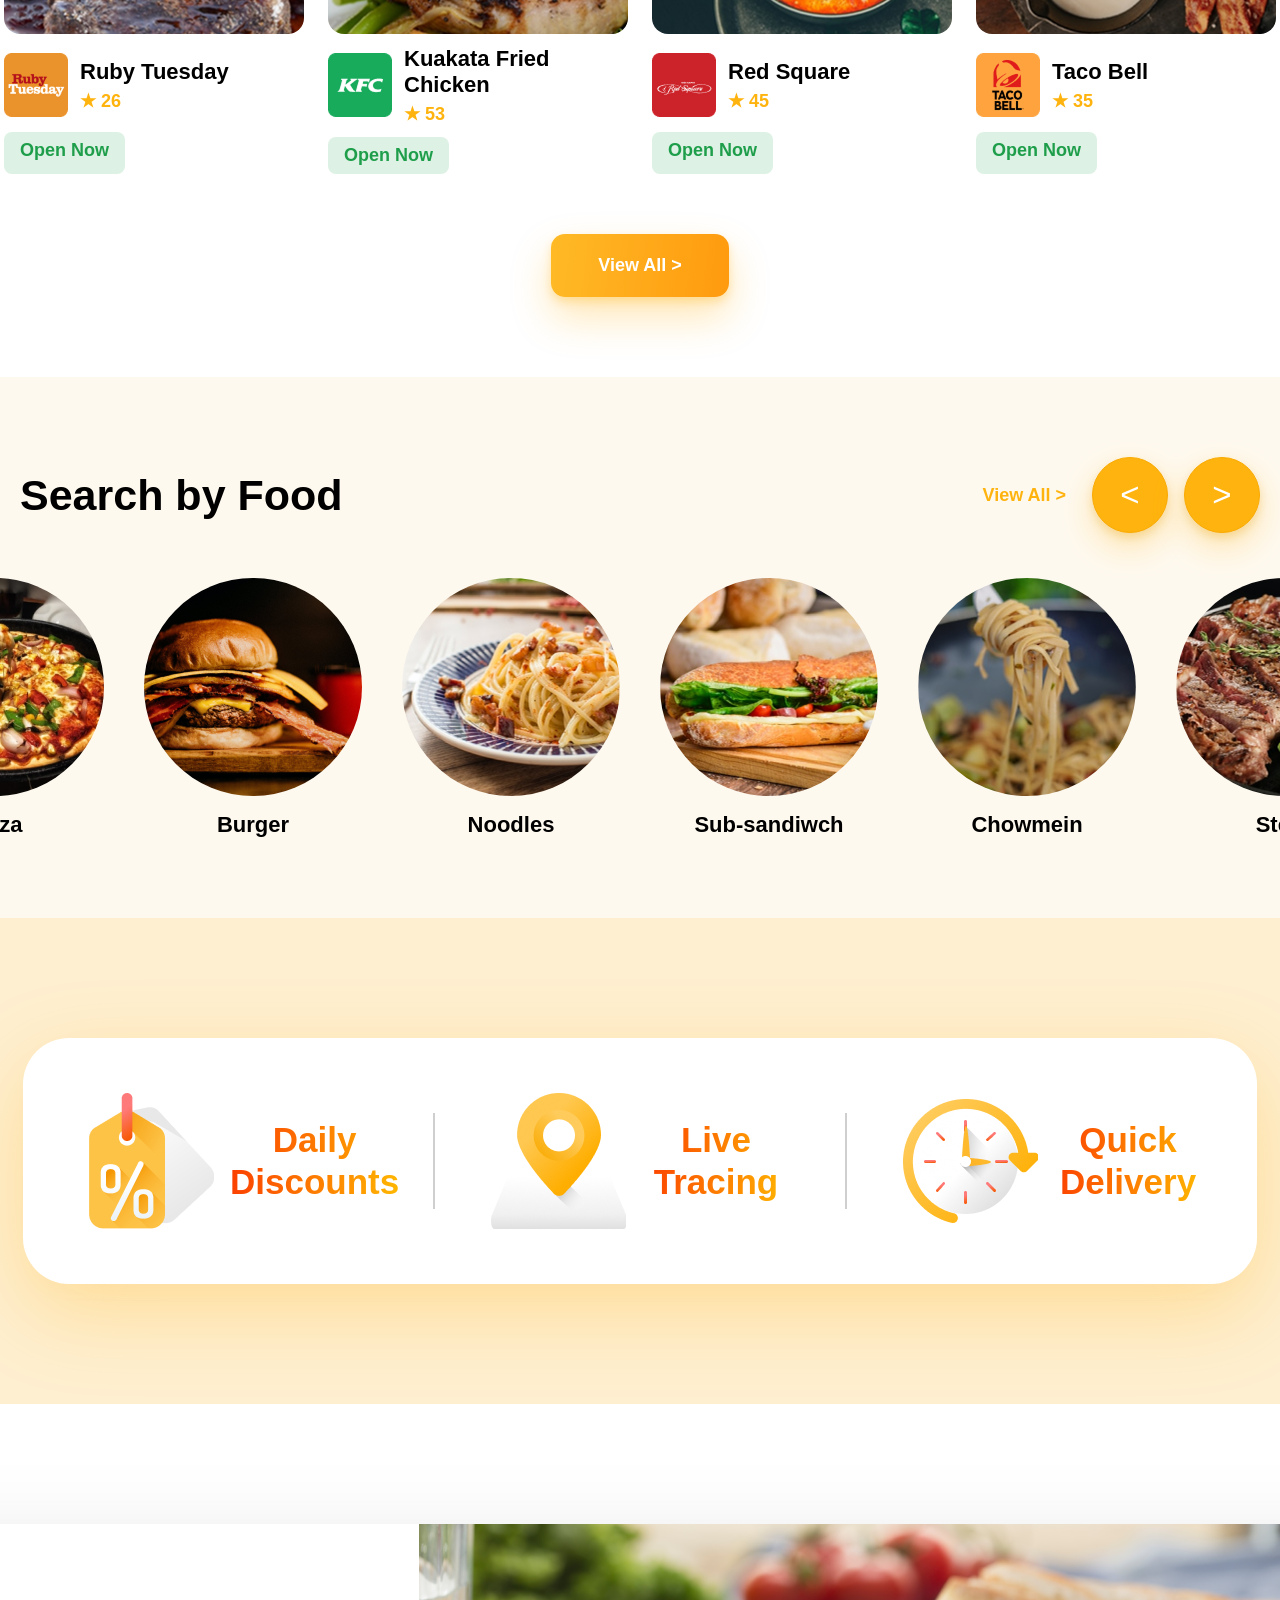
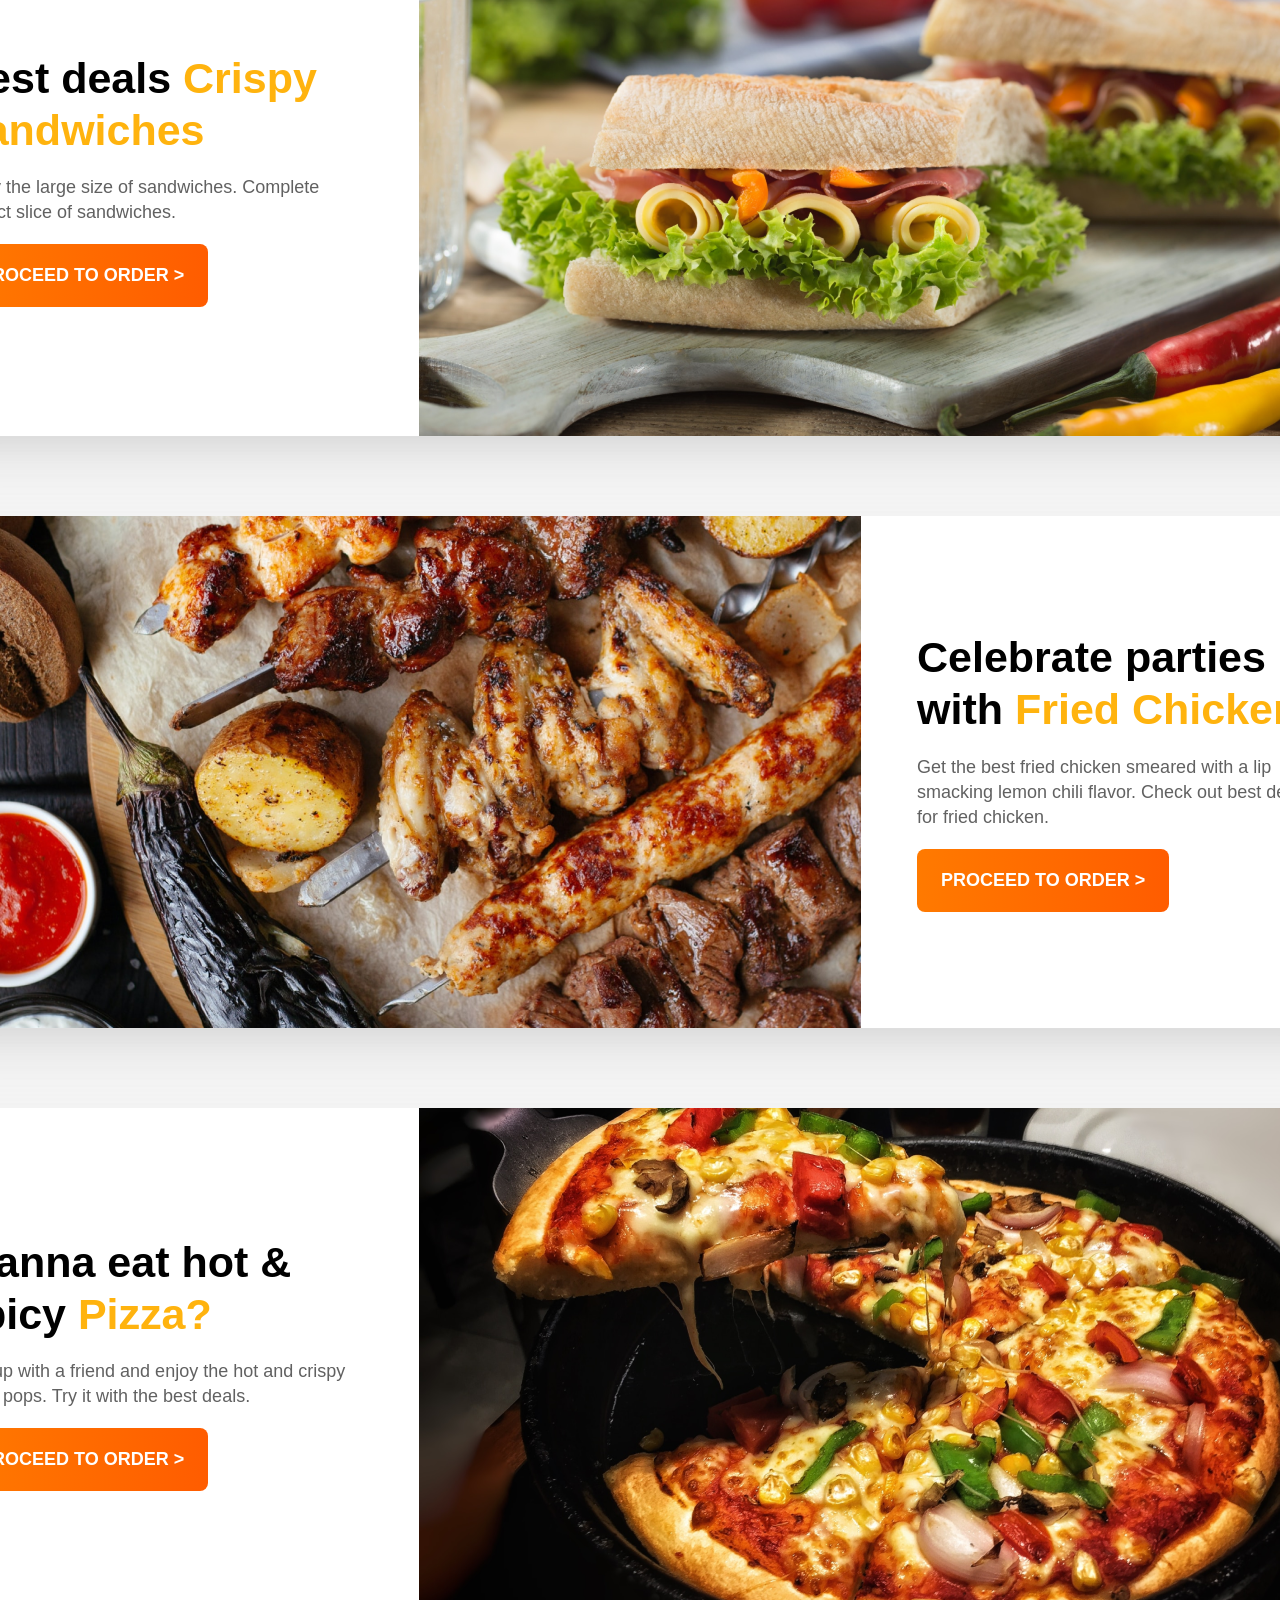
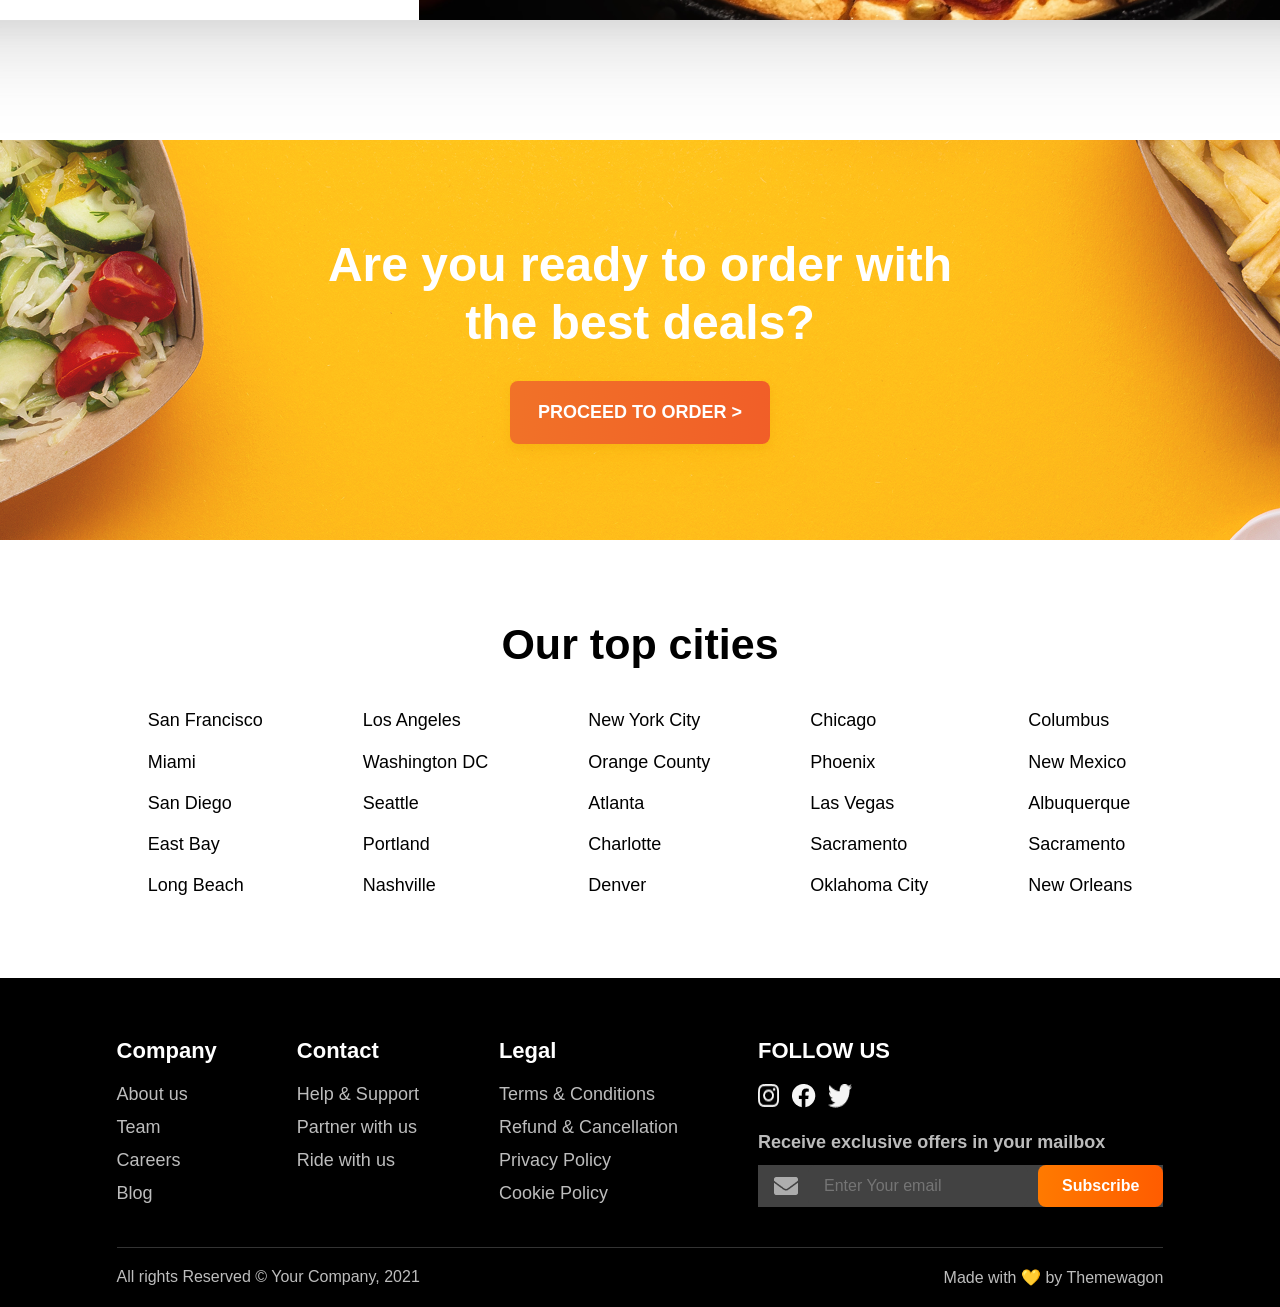
==== commit 54719d28: "Update stylesheet link from style-2.css to style.css" ====
--- a/index.html
+++ b/index.html
@@ -3,7 +3,7 @@
   <head>
     <meta charset="UTF-8" />
     <meta name="viewport" content="width=device-width, initial-scale=1.0" />
-    <link rel="stylesheet" href="style-2.css" />
+    <link rel="stylesheet" href="style.css" />
     <link rel="preconnect" href="https://fonts.googleapis.com" />
     <link rel="preconnect" href="https://fonts.gstatic.com" crossorigin />
     <link
--- a/style.css
+++ b/style.css
@@ -0,0 +1,814 @@
+* {
+  margin: 0;
+  padding: 0;
+  box-sizing: border-box;
+}
+img {
+  display: block;
+}
+.body-background {
+  background-color: #ffffff;
+  width: 100%;
+  font-family: "Source Sans Pro", sans-serif;
+}
+.header {
+  display: flex;
+  justify-content: center;
+  align-items: center;
+  gap: 211.5px;
+  height: 76px;
+}
+.logo {
+  font-family: "Source Sans Pro", sans-serif;
+  font-size: 31.11px;
+  font-weight: 700;
+  line-height: 120%;
+  letter-spacing: -2.5%;
+  display: flex;
+  align-items: center;
+}
+.deliver {
+  display: flex;
+  justify-content: center;
+  align-items: center;
+  gap: 9px;
+  height: 76px;
+}
+.local {
+  display: flex;
+  justify-content: center;
+  align-content: center;
+  gap: 4px;
+  font-size: 18px;
+  line-height: 140%;
+}
+.search-login {
+  display: flex;
+  justify-content: center;
+  align-content: center;
+  align-items: center;
+  height: 46px;
+  gap: 30px;
+}
+.search {
+  color: #424242;
+  font-family: "Source Sans Pro", sans-serif;
+  gap: 8px;
+  font-size: 18px;
+  font-weight: 700;
+  display: flex;
+  align-items: center;
+}
+.login {
+  background-color: #ffffff;
+  background: linear-gradient(to right, #ffb800, #ff8a00);
+  border-radius: 8px;
+  -webkit-background-clip: text;
+  -webkit-text-fill-color: transparent;
+  font-weight: 700;
+  font-size: 18px;
+}
+.login-box {
+  width: 118px;
+  height: 46px;
+  justify-content: center;
+  align-items: center;
+  display: flex;
+  flex-direction: row;
+  gap: 10px;
+  border-radius: 8px;
+  padding: 14px 24px;
+  box-shadow:
+    0px 20px 40px 0px rgba(255, 174, 0, 0.29),
+    0px 5px 10px 0px rgba(255, 174, 0, 0.26);
+}
+.board1 {
+  background: linear-gradient(to right, #ffb800, #ff8a00);
+  height: 620px;
+  width: 100%;
+  display: flex;
+  gap: 19px;
+  justify-content: center;
+}
+.intro {
+  display: flex;
+  gap: 32px;
+  align-items: center;
+}
+.intro-text {
+  display: grid;
+  gap: 15px;
+}
+.title-intro {
+  font-family: "Source Sans Pro", sans-serif;
+  color: #ffffff;
+  font-weight: 700;
+  font-size: 88px;
+}
+.content-intro {
+  font-family: "Source Sans Pro", sans-serif;
+  color: #504f4f;
+  font-weight: 400;
+  font-size: 22px;
+  line-height: 120%;
+}
+.deliver-box {
+  background-color: #ffffff;
+  display: grid;
+  border-radius: 16px;
+}
+.deliver-top {
+  height: 86px;
+  width: 856px;
+  display: flex;
+  align-items: center;
+  gap: 8px;
+  border-bottom: 1px solid #eeeeee;
+}
+.iconBox-deliver {
+  border-radius: 8px;
+  margin: 10px 24px;
+  gap: 10px;
+  display: flex;
+  font-family: "Source Sans Pro", sans-serif;
+  font-weight: 700;
+  font-size: 18px;
+  align-items: center;
+  justify-content: center;
+  height: 38px;
+  width: 148px;
+}
+.deliver-bottom {
+  width: 856px;
+  height: 108px;
+  display: flex;
+  gap: 16px;
+  align-items: center;
+  justify-content: center;
+}
+.deliver-input {
+  display: flex;
+  gap: 12px;
+  padding-left: 16px;
+  align-items: center;
+  background-color: #f5f5f5;
+  height: 49px;
+  width: 593px;
+}
+.deliver-input input {
+  border: none;
+  outline: none;
+  background: transparent;
+  color: #9e9e9e;
+  font-size: 18px;
+}
+.find-food {
+  width: 199px;
+  height: 60px;
+  display: flex;
+  align-items: center;
+  justify-content: center;
+  gap: 10px;
+  background: linear-gradient(92.84deg, #ff7a00 0%, #ff5c00 100%);
+  color: #ffffff;
+  border: none;
+  padding: 14px 28px;
+  border-radius: 8px;
+  font-size: 18px;
+  font-weight: 900;
+  cursor: pointer;
+  white-space: nowrap;
+  box-shadow: 0px 10px 20px rgba(255, 92, 0, 0.3);
+}
+.starving-logo {
+  padding: 0;
+  width: auto;
+  max-width: 520px;
+  flex-shrink: 0;
+  align-self: flex-end; 
+  margin-top: 40px;    
+}
+.starving-logo img {
+  width: 100%;
+  height: auto;
+  display: block;
+}
+.sales-box {
+  display: flex;
+  gap: 16px;
+  justify-content: center;
+  align-items: flex-start;
+  width: 100%;
+  padding: 80px 0px;
+}
+.sales-item {
+  width: 357px;
+  display: grid;
+  gap: 0px;
+}
+.sales-img {
+  position: relative;
+  width: 357px;
+  height: 301px;
+  border-radius: 16px;
+  overflow: hidden;
+}
+.sale-off {
+  position: absolute;
+  left: 0;
+  bottom: 0;
+  display: flex;
+  align-items: center;
+  width: 140px;
+  height: 83px;
+  padding: 10px 18px;
+  background: #ffb30e;
+  color: #ffffff;
+  font-family: "Source Sans Pro", sans-serif;
+  border-radius: 0px 32px 0px 0px;
+}
+.sale-so {
+  font-size: 68px;
+  font-weight: 700;
+  line-height: 62px;
+}
+.sale-chu {
+  display: grid;
+  margin-left: 6px;
+}
+.sale-tram {
+  font-size: 35px;
+  font-weight: 700;
+  line-height: 32px;
+}
+.sale-chuoff {
+  font-size: 22px;
+  font-weight: 400;
+  line-height: 26px;
+}
+.sale-nhanh {
+  font-size: 35px;
+  font-weight: 700;
+  line-height: 40px;
+}
+.sales-text {
+  font-family: "Source Sans Pro", sans-serif;
+  font-weight: 700;
+  line-height: 120%;
+  font-size: 22px;
+  margin-top: 16px;
+}
+.sales-day {
+  display: inline-block;
+  width: fit-content;
+  font-family: "Source Sans Pro", sans-serif;
+  font-weight: 700;
+  font-size: 18px;
+  color: #f17228;
+  background-color: rgba(241, 114, 40, 0.2);
+  padding: 8px 16px;
+  border-radius: 8px;
+  margin-top: 8px;
+}
+.advance {
+  display: grid;
+  gap: 55px;
+  padding: 80px 0px;
+  align-items: center;
+  justify-content: center;
+  background: linear-gradient(
+    180deg,
+    rgba(255, 206, 103, 0.22) -42.47%,
+    rgba(253, 237, 202, 0) 100%
+  );
+}
+.title-advance {
+  line-height: 112%;
+  font-family: "Source Sans Pro", sans-serif;
+  font-size: 43px;
+  font-weight: 700;
+  color: #f17228;
+  display: flex;
+  justify-content: center;
+}
+.content-advance {
+  display: flex;
+  gap: 32px;
+  height: 239px;
+}
+.mini-content-advance {
+  display: grid;
+  gap: 41px;
+  justify-items: center;
+}
+.title-mini-content-advance {
+  font-family: "Source Sans Pro", sans-serif;
+  font-weight: 700;
+  font-size: 22px;
+  line-height: 120%;
+}
+.text-mini-content-advance {
+  font-family: "Open Sans", sans-serif;
+  font-weight: 400;
+  font-size: 18px;
+  line-height: 140%;
+  display: flex;
+  justify-content: center;
+}
+.popular {
+  font-family: "Source Sans Pro", sans-serif;
+  padding: 80px 0px;
+  display: grid;
+  justify-content: center;
+  align-items: center;
+  gap: 88px;
+}
+.title-popular {
+  line-height: 112%;
+  font-family: "Source Sans Pro", sans-serif;
+  font-size: 43px;
+  font-weight: 700;
+  display: flex;
+  justify-content: center;
+}
+.content-popular {
+  display: flex;
+  gap: 16px;
+  align-items: flex-start;
+}
+.mini-content-popular {
+  width: 286px;
+  display: flex;
+  flex-direction: column;
+  align-items: flex-start;
+  text-align: left;
+  gap: 8px;
+}
+.mini-content-popular img {
+  border-radius: 16px;
+}
+.text-popular {
+  width: 283px;
+  font-family: "Source Sans Pro", sans-serif;
+  font-size: 22px;
+  line-height: 120%;
+}
+.order-mini-content-popular {
+  height: 60px;
+  margin: 0 auto;
+  background: linear-gradient(92.84deg, #ff7a00 0%, #ff5c00 100%);
+  color: #ffffff;
+  border: none;
+  border-radius: 8px;
+  font-size: 18px;
+  font-weight: 700;
+  cursor: pointer;
+  width: 100%;
+  justify-content: center;
+  align-items: center;
+  display: flex;
+}
+.local-popular {
+  display: flex;
+  gap: 8px;
+  align-items: center;
+}
+.feature {
+  padding: 80px 0px;
+  font-family: "Source Sans Pro", sans-serif;
+  display: grid;
+  justify-content: center;
+  gap: 60px;
+}
+.title-feature {
+  line-height: 112%;
+  font-family: "Source Sans Pro", sans-serif;
+  font-size: 43px;
+  font-weight: 700;
+  display: flex;
+  justify-content: center;
+}
+.content-feature {
+  display: flex;
+  gap: 24px;
+  flex-wrap: wrap;
+  justify-content: center;
+  max-width: 1300px;
+}
+.mini-content-feature {
+  width: 300px;
+  display: grid;
+  gap: 12px;
+}
+.feature-img {
+  position: relative;
+  width: 300px;
+  height: 200px;
+  border-radius: 16px;
+  overflow: hidden;
+}
+.feature-tag {
+  position: absolute;
+  top: 24px;
+  left: 24px;
+  display: flex;
+  gap: 8px;
+}
+.feature-giam {
+  background: #f17228;
+  color: #ffffff;
+  font-family: "Source Sans Pro", sans-serif;
+  font-weight: 700;
+  font-size: 22px;
+  line-height: 26px;
+  padding: 8px 16px;
+  border-radius: 8px;
+  white-space: nowrap;
+}
+.feature-nhanh {
+  background: #ffb30e;
+  color: #ffffff;
+  font-family: "Source Sans Pro", sans-serif;
+  font-weight: 700;
+  font-size: 22px;
+  line-height: 26px;
+  padding: 8px 16px;
+  border-radius: 8px;
+  white-space: nowrap;
+}
+.feature-name {
+  display: flex;
+  gap: 12px;
+  align-items: center;
+}
+.feature-title {
+  font-family: "Source Sans Pro", sans-serif;
+  font-weight: 700;
+  font-size: 22px;
+  line-height: 120%;
+}
+.feature-star {
+  font-family: "Source Sans Pro", sans-serif;
+  font-weight: 700;
+  font-size: 18px;
+  color: #ffb30e;
+  margin-top: 4px;
+}
+.feature-status {
+  display: inline-block;
+  width: fit-content;
+  font-family: "Source Sans Pro", sans-serif;
+  font-weight: 700;
+  font-size: 18px;
+  padding: 8px 16px;
+  border-radius: 8px;
+}
+.open-tomorrow {
+  color: #f17228;
+  background-color: rgba(241, 114, 40, 0.15);
+}
+.open-now {
+  color: #1e9e4a;
+  background-color: rgba(30, 158, 74, 0.15);
+}
+.viewall-box {
+  display: flex;
+  justify-content: center;
+}
+.btn-viewall {
+  width: 178px;
+  padding: 21px 24px;
+  border: none;
+  border-radius: 14px;
+  background: linear-gradient(97deg, #ffba26, #ff9a0e);
+  color: #ffffff;
+  font-family: "Source Sans Pro", sans-serif;
+  font-size: 18px;
+  font-weight: 700;
+  cursor: pointer;
+  box-shadow:
+    0px 20px 40px 0px rgba(255, 174, 0, 0.29),
+    0px 5px 10px 0px rgba(255, 174, 0, 0.26);
+}
+.searchfood {
+  padding: 80px 0px;
+  font-family: "Source Sans Pro", sans-serif;
+  display: grid;
+  justify-content: center;
+  justify-items: center;
+  gap: 45px;
+  background-color: #fef9ef;
+}
+.title-searchfood {
+  width: 1240px;
+  line-height: 112%;
+  font-family: "Source Sans Pro", sans-serif;
+  font-size: 43px;
+  font-weight: 700;
+  display: flex;
+  justify-content: space-between;
+  align-items: center;
+}
+.view-all {
+  display: flex;
+  align-items: center;
+  gap: 16px;
+}
+.view-all-text {
+  color: #ffb30e;
+  font-family: "Source Sans Pro", sans-serif;
+  font-size: 18px;
+  font-weight: 700;
+  margin-right: 10px;
+}
+.arrow-btn {
+  width: 76px;
+  height: 76px;
+  border-radius: 50%;
+  border: 1px solid #faaa01;
+  background: #ffb30e;
+  color: #ffffff;
+  font-size: 33px;
+  cursor: pointer;
+  box-shadow:
+    0px 14px 32px 0px rgba(255, 178, 14, 0.29),
+    0px 5px 8px 0px rgba(222, 151, 0, 0.24);
+}
+.content-searchfood {
+  display: flex;
+  gap: 40px;
+  justify-content: center;
+}
+.mini-content-searchfood {
+  display: grid;
+  justify-items: center;
+  gap: 16px;
+}
+.mini-content-searchfood img {
+  border-radius: 50%;
+}
+.text-searchfood {
+  font-family: "Source Sans Pro", sans-serif;
+  font-size: 22px;
+  font-weight: 700;
+  line-height: 120%;
+}
+.service {
+  padding: 120px 0px;
+  font-family: "Source Sans Pro", sans-serif;
+  display: flex;
+  justify-content: center;
+  background-color: #feefd0;
+}
+.content-service {
+  display: flex;
+  gap: 55px;
+  align-items: center;
+  background: #ffffff;
+  border-radius: 46px;
+  padding: 55px;
+  box-shadow:
+    0px 27px 82px 0px rgba(255, 174, 0, 0.28),
+    0px 14px 15px 0px rgba(255, 174, 0, 0.01);
+}
+.mini-content-service {
+  display: flex;
+  justify-items: center;
+  align-items: center;
+  gap: 16px;
+  text-align: center;
+  max-width: 300px;
+}
+.service-line {
+  width: 2px;
+  height: 96px;
+  background: #cfcfcf;
+  flex-shrink: 0;
+}
+.title-service {
+  font-family: "Source Sans Pro", sans-serif;
+  font-size: 35px;
+  font-weight: 700;
+  line-height: 42px;
+  background: linear-gradient(95deg, #fb3c00, #ffb800);
+  -webkit-background-clip: text;
+  -webkit-text-fill-color: transparent;
+}
+.text-service {
+  font-family: "Source Sans Pro", sans-serif;
+  font-size: 18px;
+  font-weight: 400;
+  color: #616161;
+  line-height: 140%;
+}
+.promo {
+  padding: 120px 0px;
+  font-family: "Source Sans Pro", sans-serif;
+  display: grid;
+  justify-content: center;
+  gap: 80px;
+}
+.promo-item {
+  display: flex;
+  width: 1480px;
+  border-radius: 16px;
+  overflow: hidden;
+  background: #ffffff;
+  box-shadow:
+    0px 27px 82px 0px rgba(124, 124, 124, 0.28),
+    0px 14px 15px 0px rgba(124, 124, 124, 0.06);
+}
+.promo-item .ph {
+  border-radius: 0px;
+}
+.promo-text {
+  padding: 56px;
+  display: grid;
+  gap: 19px;
+  align-content: center;
+  flex: 1;
+}
+.title-promo {
+  font-family: "Source Sans Pro", sans-serif;
+  font-size: 43px;
+  font-weight: 700;
+  line-height: 120%;
+}
+.text-promo {
+  font-family: "Source Sans Pro", sans-serif;
+  font-size: 18px;
+  color: #616161;
+  line-height: 140%;
+}
+.btn-promo {
+  background: linear-gradient(92.84deg, #ff7a00 0%, #ff5c00 100%);
+  color: #ffffff;
+  border: none;
+  border-radius: 8px;
+  padding: 21px 24px;
+  font-family: "Source Sans Pro", sans-serif;
+  font-size: 18px;
+  font-weight: 900;
+  text-transform: uppercase;
+  cursor: pointer;
+  width: auto;
+  justify-self: start;
+  white-space: nowrap;
+}
+.order-banner {
+  background-image: url("image/footer.png");
+  background-size: cover;
+  background-position: center;
+  height: 400px;
+  display: flex;
+  align-items: center;
+  justify-content: center;
+  text-align: center;
+}
+
+.banner-content {
+  display: flex;
+  flex-direction: column;
+  align-items: center;
+  gap: 30px; 
+  max-width: 800px;
+  padding: 0 20px;
+}
+
+.banner-title {
+  color: #ffffff;
+  font-family: "Source Sans Pro", sans-serif;
+  font-size: 48px; 
+  font-weight: 900;
+  line-height: 1.2;
+}
+
+.btn-banner {
+  white-space: nowrap;
+  padding: 21px 28px;
+  border: none;
+  border-radius: 8px;
+  background: linear-gradient(95deg, #f17228, #f15e28);
+  color: #ffffff;
+  font-family: "Source Sans Pro", sans-serif;
+  font-size: 18px;
+  font-weight: 900;
+  text-transform: uppercase;
+  cursor: pointer;
+  box-shadow: 0px 14px 32px 0px rgba(255, 178, 14, 0.29),
+              0px 5px 8px 0px rgba(222, 151, 0, 0.24);
+}
+.cities {
+  padding: 80px 0px;
+  font-family: "Source Sans Pro", sans-serif;
+  display: grid;
+  justify-content: center;
+  gap: 40px;
+}
+.title-cities {
+  line-height: 112%;
+  font-family: "Source Sans Pro", sans-serif;
+  font-size: 43px;
+  font-weight: 700;
+  display: flex;
+  justify-content: center;
+}
+.content-cities {
+  display: flex;
+  gap: 100px;
+  justify-content: center;
+}
+.cities-col {
+  display: grid;
+  gap: 16px;
+  align-content: start;
+}
+.text-cities {
+  font-family: "Source Sans Pro", sans-serif;
+  font-size: 18px;
+  font-weight: 400;
+  line-height: 140%;
+}
+.footer {
+  background-color: #000000;
+  color: #ffffff;
+  font-family: "Source Sans Pro", sans-serif;
+  padding: 60px 0px 20px 0px;
+  display: grid;
+  justify-content: center;
+}
+.footer-top {
+  display: flex;
+  gap: 80px;
+  max-width: 1200px;
+  padding-bottom: 40px;
+  border-bottom: 1px solid #333333;
+}
+.footer-col {
+  display: grid;
+  gap: 12px;
+  align-content: start;
+}
+.footer-title {
+  font-family: "Source Sans Pro", sans-serif;
+  font-weight: 700;
+  font-size: 22px;
+  margin-bottom: 8px;
+}
+.footer-link {
+  font-family: "Source Sans Pro", sans-serif;
+  font-size: 18px;
+  color: #bdbdbd;
+}
+.footer-follow {
+  display: grid;
+  gap: 12px;
+  align-content: start;
+}
+.footer-icons {
+  display: flex;
+  gap: 12px;
+  margin-bottom: 12px;
+}
+.footer-note {
+  font-family: "Source Sans Pro", sans-serif;
+  font-size: 18px;
+  font-weight: 700;
+  color: #bbbbbb;
+}
+.footer-sub {
+  display: flex;
+  gap: 10px;
+  align-items: center;
+  background-color: #424242;
+  padding-left: 16px;
+}
+.footer-sub input {
+  border: none;
+  outline: none;
+  background-color: #424242;
+  color: #ffffff;
+  padding: 12px 16px;
+  border-radius: 8px;
+  font-size: 16px;
+  width: 220px;
+}
+.footer-sub button {
+  background: linear-gradient(92.84deg, #ff7a00 0%, #ff5c00 100%);
+  color: #ffffff;
+  border: none;
+  border-radius: 8px;
+  padding: 12px 24px;
+  font-family: "Source Sans Pro", sans-serif;
+  font-size: 16px;
+  font-weight: 700;
+  cursor: pointer;
+}
+.footer-bottom {
+  display: flex;
+  justify-content: space-between;
+  max-width: 1200px;
+  padding-top: 20px;
+  color: #bdbdbd;
+  font-size: 16px;
+}
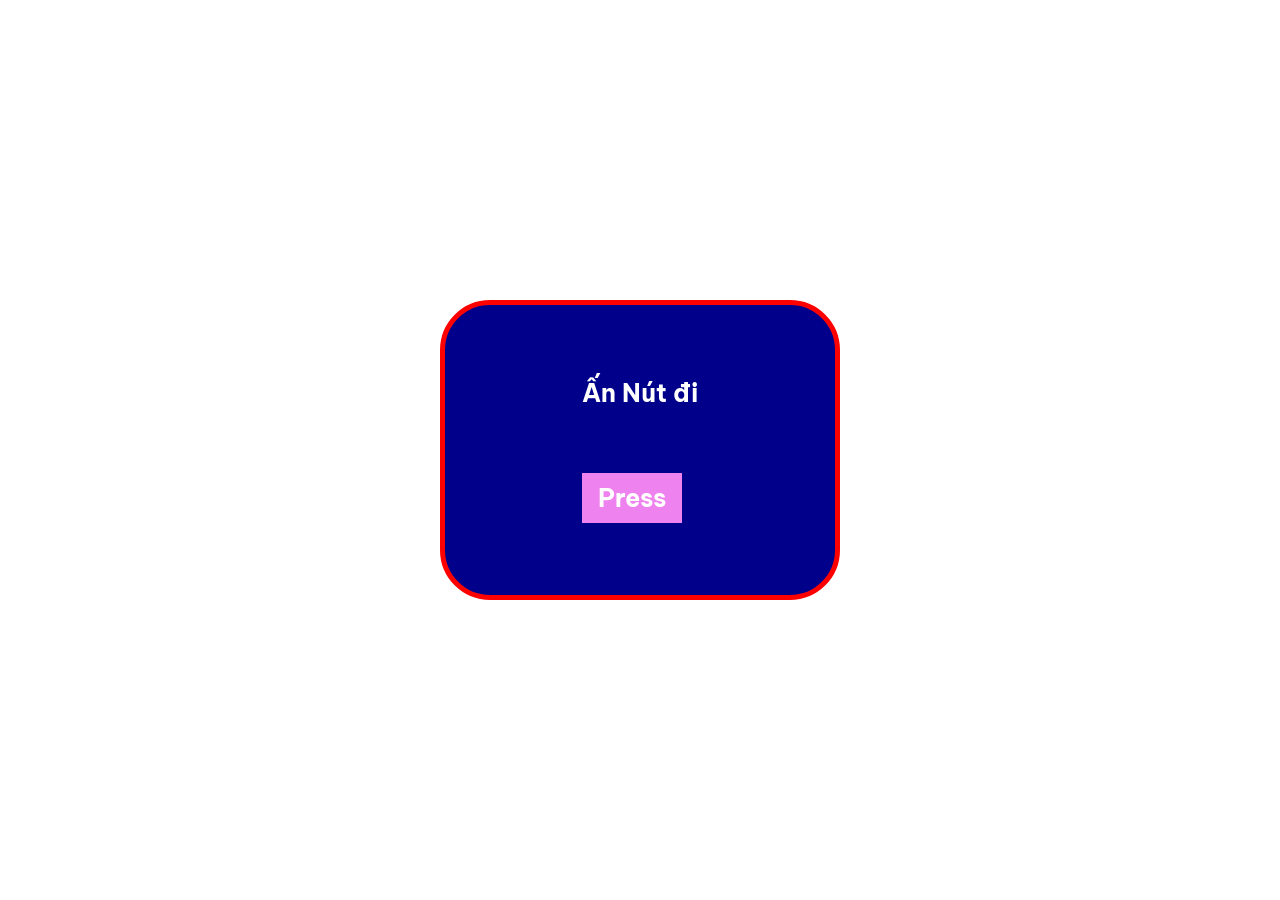
==== commit 24facf3c: "Add files via upload" ====
--- a/index.html
+++ b/index.html
@@ -1,652 +1,23 @@
-<!doctype html>
-<html lang="vi">
-  <head>
-    <meta charset="UTF-8" />
-    <meta name="viewport" content="width=device-width, initial-scale=1.0" />
-    <link rel="stylesheet" href="style.css" />
-    <link rel="preconnect" href="https://fonts.googleapis.com" />
-    <link rel="preconnect" href="https://fonts.gstatic.com" crossorigin />
-    <link
-      href="https://fonts.googleapis.com/css2?family=Be+Vietnam+Pro:ital,wght@0,100;0,200;0,300;0,400;0,500;0,600;0,700;0,800;0,900;1,100;1,200;1,300;1,400;1,500;1,600;1,700;1,800;1,900&display=swap"
-      rel="stylesheet"
-    />
-    <title>Bai-7</title>
-    <style></style>
-  </head>
-  <body>
-    <section class="body-background">
-      <header class="header">
-        <div class="logo">
-          <img src="image/hamburger.png" alt="" />
-          <div style="color: #f17228; padding-left: 12px">FOOD</div>
-          <div style="color: #ffb30e">WAGON</div>
-        </div>
-        <div class="deliver">
-          <span
-            style="
-              font-weight: 700;
-              font-family: Source Sans Pro;
-              margin-left: 3px;
-            "
-            >Deliver to:</span
-          >
-          <img src="image/local.png" alt="" />
-          <span class="local" style="font-weight: 400"> Current Location </span>
-          <span class="local" style="font-weight: 700">
-            Mohammadpur Bus Stand, Dhaka</span
-          >
-        </div>
-        <div class="search-login">
-          <div class="search">
-            <img src="image/Search.png" alt="" />
-            <div class="search">Search box</div>
-          </div>
-          <div class="login-box">
-            <img src="image/user.png" alt="" />
-            <div class="login">Login</div>
-          </div>
-        </div>
-      </header>
-      <section class="board1">
-        <div class="intro">
-          <div class="intro-text">
-            <span class="title-intro"> Are you starving?</span>
-            <span class="content-intro"
-              >Within a few clicks, find meals that are accessible near
-              you</span
-            >
-            <div class="deliver-box">
-              <div class="deliver-top">
-                <div
-                  class="iconBox-deliver"
-                  style="
-                    color: #f17228;
-                    background-color: rgba(241, 114, 40, 0.1);
-                  "
-                >
-                  <img src="image/motobike.png" alt="" />
-                  <span>Delivery</span>
-                </div>
-                <div class="iconBox-deliver">
-                  <img src="image/handbag.png" alt="" />
-                  <span>Pickup</span>
-                </div>
-              </div>
-              <div class="deliver-bottom">
-                <div class="deliver-input">
-                  <img src="image/starving-local " alt="" />
-                  <input
-                    type="text"
-                    id="deliver-input"
-                    placeholder="Enter your address"
-                  />
-                </div>
-                <button class="find-food">
-                  <img src="image/starving-search.png" alt="" />
-                  <span>Find Food</span>
-                </button>
-              </div>
-            </div>
-          </div>
-          <div class="starving-logo">
-            <img src="image/mauqc.png" alt="" />
-          </div>
-        </div>
-      </section>
-      <section class="sales-box">
-        <div class="sales-item">
-          <div class="sales-img">
-            <img src="image/sale1.png" alt="" />
-            <div class="sale-off">
-              <span class="sale-so">10</span>
-              <span class="sale-chu">
-                <span class="sale-tram">%</span>
-                <span class="sale-chuoff">off</span>
-              </span>
-            </div>
-          </div>
-          <div class="sales-text">Greys Vage</div>
-          <div class="sales-day">6 Days Remaining</div>
-        </div>
-        <div class="sales-item">
-          <div class="sales-img">
-            <img src="image/sale2.png" alt="" />
-            <div class="sale-off">
-              <span class="sale-so">25</span>
-              <span class="sale-chu">
-                <span class="sale-tram">%</span>
-                <span class="sale-chuoff">off</span>
-              </span>
-            </div>
-          </div>
-          <div class="sales-text">Greys Vage</div>
-          <div class="sales-day">6 Days Remaining</div>
-        </div>
-        <div class="sales-item">
-          <div class="sales-img">
-            <img src="image/sale3.png" alt="" />
-            <div class="sale-off">
-              <span class="sale-so">15</span>
-              <span class="sale-chu">
-                <span class="sale-tram">%</span>
-                <span class="sale-chuoff">off</span>
-              </span>
-            </div>
-          </div>
-          <div class="sales-text">Greys Vage</div>
-          <div class="sales-day">6 Days Remaining</div>
-        </div>
-        <div class="sales-item">
-          <div class="sales-img">
-            <img src="image/sale4.png" alt="" />
-            <div class="sale-off">
-              <span class="sale-so">20</span>
-              <span class="sale-chu">
-                <span class="sale-tram">%</span>
-                <span class="sale-chuoff">off</span>
-              </span>
-            </div>
-          </div>
-          <div class="sales-text">Greys Vage</div>
-          <div class="sales-day">6 Days Remaining</div>
-        </div>
-      </section>
-      <section class="advance">
-        <div class="title-advance">How does it work</div>
-        <div class="content-advance">
-          <div class="mini-content-advance">
-            <img
-              src="image/advance1.png"
-              alt=""
-              style="height: 120px; border-radius: 50%"
-            />
-            <span class="title-mini-content-advance">Select location</span>
-            <span class="text-mini-content-advance" align="center"
-              >Choose the location where your food will be delivered.</span
-            >
-          </div>
-          <div class="mini-content-advance">
-            <img
-              src="image/advance2.png"
-              alt=""
-              style="height: 120px; border-radius: 16px"
-            />
-            <span class="title-mini-content-advance">Choose order</span>
-            <span class="text-mini-content-advance" align="center"
-              >Check over hundreds of menus to pick your favorite food</span
-            >
-          </div>
-          <div class="mini-content-advance">
-            <img src="image/advance3.png" alt="" style="height: 120px" />
-            <span class="title-mini-content-advance">Pay advanced</span>
-            <span class="text-mini-content-advance" align="center"
-              >It's quick, safe, and simple. Select several methods of
-              payment</span
-            >
-          </div>
-          <div class="mini-content-advance">
-            <img src="image/advance4.png" alt="" />
-            <span class="title-mini-content-advance">Enjoy meals</span>
-            <span class="text-mini-content-advance" align="center"
-              >Food is made and delivered directly to your home.</span
-            >
-          </div>
-        </div>
-      </section>
-      <section class="popular">
-        <div class="title-popular">Popular items</div>
-        <div class="content-popular">
-          <div class="mini-content-popular">
-            <img src="image/popular1.png" alt="" />
-            <div class="text-popular" style="color: #424242; font-weight: 700">
-              Cheese Burger
-            </div>
-            <div class="local-popular">
-              <img src="image/local-popular.png" alt="" />
-              <span
-                class="text-popular"
-                style="color: #ffb30e; font-weight: 400"
-                >Burger Arena</span
-              >
-            </div>
-            <div class="text-popular" style="color: #424242; font-weight: 700">
-              $3.88
-            </div>
-            <div
-              class="order-mini-content-popular"
-              style="color: #ffffff; font-weight: 700"
-            >
-              Order Now
-            </div>
-          </div>
-          <div class="mini-content-popular">
-            <img src="image/popular2.png" alt="" />
-            <div class="text-popular" style="color: #424242; font-weight: 700">
-              Toffe's Cake
-            </div>
-            <div class="local-popular">
-              <img src="image/local-popular.png" alt="" />
-              <span
-                class="text-popular"
-                style="color: #ffb30e; font-weight: 400"
-                >Top Sticks</span
-              >
-            </div>
-            <div class="text-popular" style="color: #424242; font-weight: 700">
-              $4.00
-            </div>
-            <div
-              class="order-mini-content-popular"
-              style="color: #ffffff; font-weight: 700"
-            >
-              Order Now
-            </div>
-          </div>
-          <div class="mini-content-popular">
-            <img src="image/popular3.png" alt="" />
-            <div class="text-popular" style="color: #424242; font-weight: 700">
-              Dancake
-            </div>
-            <div class="local-popular">
-              <img src="image/local-popular.png" alt="" />
-              <span
-                class="text-popular"
-                style="color: #ffb30e; font-weight: 400"
-                >Cake World</span
-              >
-            </div>
-            <div class="text-popular" style="color: #424242; font-weight: 700">
-              $1.99
-            </div>
-            <div
-              class="order-mini-content-popular"
-              style="color: #ffffff; font-weight: 700"
-            >
-              Order Now
-            </div>
-          </div>
-          <div class="mini-content-popular">
-            <img src="image/popular4.png" alt="" />
-            <div class="text-popular" style="color: #424242; font-weight: 700">
-              Crispy Sandwitch
-            </div>
-            <div class="local-popular">
-              <img src="local-popular.png" alt="" />
-              <span
-                class="text-popular"
-                style="color: #ffb30e; font-weight: 400"
-                >Fastfood Dine</span
-              >
-            </div>
-            <div class="text-popular" style="color: #424242; font-weight: 700">
-              $3.00
-            </div>
-            <div
-              class="order-mini-content-popular"
-              style="color: #ffffff; font-weight: 700"
-            >
-              Order Now
-            </div>
-          </div>
-          <div class="mini-content-popular">
-            <img src="image/popular5.png" alt="" />
-            <div class="text-popular" style="color: #424242; font-weight: 700">
-              Thai Soup
-            </div>
-            <div class="local-popular">
-              <img src="image/local-popular.png" alt="" />
-              <span
-                class="text-popular"
-                style="color: #ffb30e; font-weight: 400"
-                >Foody Man</span
-              >
-            </div>
-            <div class="text-popular" style="color: #424242; font-weight: 700">
-              $2.79
-            </div>
-            <div
-              class="order-mini-content-popular"
-              style="color: #ffffff; font-weight: 700"
-            >
-              Order Now
-            </div>
-          </div>
-        </div>
-      </section>
-      <section class="feature">
-        <div class="title-feature">Featured Restaurants</div>
-        <div class="content-feature">
-          <div class="mini-content-feature">
-            <div class="feature-img">
-              <img src="image/featured1.png" alt="" />
-              <div class="feature-tag">
-                <span class="feature-giam">20% off</span>
-                <span class="feature-nhanh">Fast</span>
-              </div>
-            </div>
-            <div class="feature-name">
-              <img src="image/logo-featured1.png" alt="" />
-              <div>
-                <div class="feature-title">Food World</div>
-                <div class="feature-star">★ 46</div>
-              </div>
-            </div>
-            <div class="feature-status open-tomorrow">Opens tomorrow</div>
-          </div>
-          <div class="mini-content-feature">
-            <div class="feature-img">
-              <img src="image/featured2.png" alt="" />
-              <div class="feature-tag">
-                <span class="feature-giam">10% off</span>
-                <span class="feature-nhanh">Fast</span>
-              </div>
-            </div>
-            <div class="feature-name">
-              <img src="image/logo-featured2.png" alt="" />
-              <div>
-                <div class="feature-title">Pizza hub</div>
-                <div class="feature-star">★ 40</div>
-              </div>
-            </div>
-            <div class="feature-status open-tomorrow">Opens tomorrow</div>
-          </div>
-          <div class="mini-content-feature">
-            <div class="feature-img">
-              <img src="image/featured3.png" alt="" />
-              <div class="feature-tag">
-                <span class="feature-giam">15% off</span>
-                <span class="feature-nhanh">Fast</span>
-              </div>
-            </div>
-            <div class="feature-name">
-              <img src="image/logo-featured3.png" alt="" />
-              <div>
-                <div class="feature-title">Donuts hut</div>
-                <div class="feature-star">★ 20</div>
-              </div>
-            </div>
-            <div class="feature-status open-now">Open Now</div>
-          </div>
-          <div class="mini-content-feature">
-            <div class="feature-img">
-              <img src="image/featured4.png" alt="" />
-              <div class="feature-tag">
-                <span class="feature-giam">15% off</span>
-                <span class="feature-nhanh">Fast</span>
-              </div>
-            </div>
-            <div class="feature-name">
-              <img src="image/logo-featured4.png" alt="" />
-              <div>
-                <div class="feature-title">Donut hut</div>
-                <div class="feature-star">★ 50</div>
-              </div>
-            </div>
-            <div class="feature-status open-now">Open Now</div>
-          </div>
-          <div class="mini-content-feature">
-            <div class="feature-img">
-              <img src="image/featured5.png" alt="" />
-              <div class="feature-tag">
-                <span class="feature-giam">10% off</span>
-                <span class="feature-nhanh">Fast</span>
-              </div>
-            </div>
-            <div class="feature-name">
-              <img src="image/logo-featured5.png" alt="" />
-              <div>
-                <div class="feature-title">Ruby Tuesday</div>
-                <div class="feature-star">★ 26</div>
-              </div>
-            </div>
-            <div class="feature-status open-now">Open Now</div>
-          </div>
-          <div class="mini-content-feature">
-            <div class="feature-img">
-              <img src="image/featured6.png" alt="" />
-              <div class="feature-tag">
-                <span class="feature-giam">25% off</span>
-                <span class="feature-nhanh">Fast</span>
-              </div>
-            </div>
-            <div class="feature-name">
-              <img src="image/logo-featured6.png" alt="" />
-              <div>
-                <div class="feature-title">Kuakata Fried Chicken</div>
-                <div class="feature-star">★ 53</div>
-              </div>
-            </div>
-            <div class="feature-status open-now">Open Now</div>
-          </div>
-          <div class="mini-content-feature">
-            <div class="feature-img">
-              <img src="image/featured7.png" alt="" />
-              <div class="feature-tag">
-                <span class="feature-giam">10% off</span>
-                <span class="feature-nhanh">Fast</span>
-              </div>
-            </div>
-            <div class="feature-name">
-              <img src="image/logo-featured7.png" alt="" />
-              <div>
-                <div class="feature-title">Red Square</div>
-                <div class="feature-star">★ 45</div>
-              </div>
-            </div>
-            <div class="feature-status open-now">Open Now</div>
-          </div>
-          <div class="mini-content-feature">
-            <div class="feature-img">
-              <img src="image/featured8.png" alt="" />
-              <div class="feature-tag">
-                <span class="feature-giam">10% off</span>
-                <span class="feature-nhanh">Fast</span>
-              </div>
-            </div>
-            <div class="feature-name">
-              <img src="image/logo-featured8.png" alt="" />
-              <div>
-                <div class="feature-title">Taco Bell</div>
-                <div class="feature-star">★ 35</div>
-              </div>
-            </div>
-            <div class="feature-status open-now">Open Now</div>
-          </div>
-        </div>
-        <div class="viewall-box">
-          <button class="btn-viewall">View All ></button>
-        </div>
-      </section>
-      <section class="searchfood">
-        <div class="title-searchfood">
-          <span>Search by Food</span>
-          <div class="view-all">
-            <span class="view-all-text">View All ></span>
-            <button class="arrow-btn"><</button>
-            <button class="arrow-btn">></button>
-          </div>
-        </div>
-        <div class="content-searchfood">
-          <div class="mini-content-searchfood">
-            <img src="image/sbf.png" alt="" />
-            <div class="text-searchfood">Pizza</div>
-          </div>
-          <div class="mini-content-searchfood">
-            <img src="image/sbf2.png" alt="" />
-            <div class="text-searchfood">Burger</div>
-          </div>
-          <div class="mini-content-searchfood">
-            <img src="image/sbf3.png" alt="" />
-            <div class="text-searchfood">Noodles</div>
-          </div>
-          <div class="mini-content-searchfood">
-            <img src="image/sbf4.png" alt="" />
-            <div class="text-searchfood">Sub-sandiwch</div>
-          </div>
-          <div class="mini-content-searchfood">
-            <img src="image/sbf5.png" alt="" />
-            <div class="text-searchfood">Chowmein</div>
-          </div>
-          <div class="mini-content-searchfood">
-            <img src="image/sbf6.png" alt="" />
-            <div class="text-searchfood">Steak</div>
-          </div>
-        </div>
-      </section>
-      <section class="service">
-        <div class="content-service">
-          <div class="mini-content-service">
-            <img src="image/daily.png" alt="" />
-            <div class="title-service">Daily Discounts</div>
-          </div>
-          <div class="service-line"></div>
-          <div class="mini-content-service">
-            <img src="image/live.png" alt="" />
-            <div class="title-service">Live Tracing</div>
-          </div>
-          <div class="service-line"></div>
-          <div class="mini-content-service">
-            <img src="image/quick.png" alt="" />
-            <div class="title-service">Quick Delivery</div>
-          </div>
-        </div>
-      </section>
-      <section class="promo">
-        <div class="promo-item">
-          <div class="promo-text">
-            <div class="title-promo">
-              Best deals
-              <span style="color: #ffb30e">Crispy Sandwiches</span>
-            </div>
-            <div class="text-promo">
-              Enjoy the large size of sandwiches. Complete perfect slice of
-              sandwiches.
-            </div>
-            <button class="btn-promo">PROCEED TO ORDER ></button>
-          </div>
-          <img src="image/Crispy.png" alt="" />
-        </div>
-        <div class="promo-item">
-          <img src="image/Fried.png" alt="" />
-          <div class="promo-text">
-            <div class="title-promo">
-              Celebrate parties with
-              <span style="color: #ffb30e">Fried Chicken</span>
-            </div>
-            <div class="text-promo">
-              Get the best fried chicken smeared with a lip smacking lemon chili
-              flavor. Check out best deals for fried chicken.
-            </div>
-            <button class="btn-promo">PROCEED TO ORDER ></button>
-          </div>
-        </div>
-        <div class="promo-item">
-          <div class="promo-text">
-            <div class="title-promo">
-              Wanna eat hot & spicy
-              <span style="color: #ffb30e">Pizza?</span>
-            </div>
-            <div class="text-promo">
-              Pair up with a friend and enjoy the hot and crispy pizza pops. Try
-              it with the best deals.
-            </div>
-            <button class="btn-promo">PROCEED TO ORDER ></button>
-          </div>
-          <img src="image/Pizza.png" alt="" />
-        </div>
-      </section>
-      <section class="order-banner">
-        <div class="banner-content">
-          <div class="banner-title">
-            Are you ready to order with<br />the best deals?
-          </div>
-          <button class="btn-banner">PROCEED TO ORDER ></button>
-        </div>
-      </section>
-      <section class="cities">
-        <div class="title-cities">Our top cities</div>
-        <div class="content-cities">
-          <div class="cities-col">
-            <div class="text-cities">San Francisco</div>
-            <div class="text-cities">Miami</div>
-            <div class="text-cities">San Diego</div>
-            <div class="text-cities">East Bay</div>
-            <div class="text-cities">Long Beach</div>
-          </div>
-          <div class="cities-col">
-            <div class="text-cities">Los Angeles</div>
-            <div class="text-cities">Washington DC</div>
-            <div class="text-cities">Seattle</div>
-            <div class="text-cities">Portland</div>
-            <div class="text-cities">Nashville</div>
-          </div>
-          <div class="cities-col">
-            <div class="text-cities">New York City</div>
-            <div class="text-cities">Orange County</div>
-            <div class="text-cities">Atlanta</div>
-            <div class="text-cities">Charlotte</div>
-            <div class="text-cities">Denver</div>
-          </div>
-          <div class="cities-col">
-            <div class="text-cities">Chicago</div>
-            <div class="text-cities">Phoenix</div>
-            <div class="text-cities">Las Vegas</div>
-            <div class="text-cities">Sacramento</div>
-            <div class="text-cities">Oklahoma City</div>
-          </div>
-          <div class="cities-col">
-            <div class="text-cities">Columbus</div>
-            <div class="text-cities">New Mexico</div>
-            <div class="text-cities">Albuquerque</div>
-            <div class="text-cities">Sacramento</div>
-            <div class="text-cities">New Orleans</div>
-          </div>
-        </div>
-      </section>
-      <footer class="footer">
-        <div class="footer-top">
-          <div class="footer-col">
-            <div class="footer-title">Company</div>
-            <div class="footer-link">About us</div>
-            <div class="footer-link">Team</div>
-            <div class="footer-link">Careers</div>
-            <div class="footer-link">Blog</div>
-          </div>
-          <div class="footer-col">
-            <div class="footer-title">Contact</div>
-            <div class="footer-link">Help & Support</div>
-            <div class="footer-link">Partner with us</div>
-            <div class="footer-link">Ride with us</div>
-          </div>
-          <div class="footer-col">
-            <div class="footer-title">Legal</div>
-            <div class="footer-link">Terms & Conditions</div>
-            <div class="footer-link">Refund & Cancellation</div>
-            <div class="footer-link">Privacy Policy</div>
-            <div class="footer-link">Cookie Policy</div>
-          </div>
-          <div class="footer-follow">
-            <div class="footer-title">FOLLOW US</div>
-            <div class="footer-icons">
-              <img src="image/ig.png" alt="" />
-              <img src="image/fb.png" alt="" />
-              <img src="image/twister.png" alt="" />
-            </div>
-            <div class="footer-note">
-              Receive exclusive offers in your mailbox
-            </div>
-            <div class="footer-sub">
-              <img src="image/mail.png" alt="" />
-              <input type="text" placeholder="Enter Your email" />
-              <button>Subscribe</button>
-            </div>
-          </div>
-        </div>
-        <div class="footer-bottom">
-          <span>All rights Reserved © Your Company, 2021</span>
-          <span>Made with 💛 by Themewagon</span>
-        </div>
-      </footer>
-    </section>
-  </body>
-</html>
+<!DOCTYPE html>
+<html lang="en">
+<head>
+    <meta charset="UTF-8">
+    <meta name="viewport" content="width=device-width, initial-scale=1.0">
+    <title>Document</title>
+    <link rel="stylesheet" href="style.css">
+    <link
+        href="https://fonts.googleapis.com/css2?family=Be+Vietnam+Pro:ital,wght@0,100;0,200;0,300;0,400;0,500;0,600;0,700;0,800;0,900;1,100;1,200;1,300;1,400;1,500;1,600;1,700;1,800;1,900&display=swap"
+        rel="stylesheet"
+    />
+</head>
+<body>
+    <section class="container">
+        <div class="box">
+            <p>Ấn Nút đi</p>
+            <button>
+                <p>Press</p>
+            </button>
+        </div>
+    </section>
+</body>
+</html>
--- a/style.css
+++ b/style.css
@@ -1,814 +1,45 @@
-* {
-  margin: 0;
-  padding: 0;
-  box-sizing: border-box;
-}
-img {
-  display: block;
-}
-.body-background {
-  background-color: #ffffff;
-  width: 100%;
-  font-family: "Source Sans Pro", sans-serif;
-}
-.header {
-  display: flex;
-  justify-content: center;
-  align-items: center;
-  gap: 211.5px;
-  height: 76px;
-}
-.logo {
-  font-family: "Source Sans Pro", sans-serif;
-  font-size: 31.11px;
-  font-weight: 700;
-  line-height: 120%;
-  letter-spacing: -2.5%;
-  display: flex;
-  align-items: center;
-}
-.deliver {
-  display: flex;
-  justify-content: center;
-  align-items: center;
-  gap: 9px;
-  height: 76px;
-}
-.local {
-  display: flex;
-  justify-content: center;
-  align-content: center;
-  gap: 4px;
-  font-size: 18px;
-  line-height: 140%;
-}
-.search-login {
-  display: flex;
-  justify-content: center;
-  align-content: center;
-  align-items: center;
-  height: 46px;
-  gap: 30px;
-}
-.search {
-  color: #424242;
-  font-family: "Source Sans Pro", sans-serif;
-  gap: 8px;
-  font-size: 18px;
-  font-weight: 700;
-  display: flex;
-  align-items: center;
-}
-.login {
-  background-color: #ffffff;
-  background: linear-gradient(to right, #ffb800, #ff8a00);
-  border-radius: 8px;
-  -webkit-background-clip: text;
-  -webkit-text-fill-color: transparent;
-  font-weight: 700;
-  font-size: 18px;
-}
-.login-box {
-  width: 118px;
-  height: 46px;
-  justify-content: center;
-  align-items: center;
-  display: flex;
-  flex-direction: row;
-  gap: 10px;
-  border-radius: 8px;
-  padding: 14px 24px;
-  box-shadow:
-    0px 20px 40px 0px rgba(255, 174, 0, 0.29),
-    0px 5px 10px 0px rgba(255, 174, 0, 0.26);
-}
-.board1 {
-  background: linear-gradient(to right, #ffb800, #ff8a00);
-  height: 620px;
-  width: 100%;
-  display: flex;
-  gap: 19px;
-  justify-content: center;
-}
-.intro {
-  display: flex;
-  gap: 32px;
-  align-items: center;
-}
-.intro-text {
-  display: grid;
-  gap: 15px;
-}
-.title-intro {
-  font-family: "Source Sans Pro", sans-serif;
-  color: #ffffff;
-  font-weight: 700;
-  font-size: 88px;
-}
-.content-intro {
-  font-family: "Source Sans Pro", sans-serif;
-  color: #504f4f;
-  font-weight: 400;
-  font-size: 22px;
-  line-height: 120%;
-}
-.deliver-box {
-  background-color: #ffffff;
-  display: grid;
-  border-radius: 16px;
-}
-.deliver-top {
-  height: 86px;
-  width: 856px;
-  display: flex;
-  align-items: center;
-  gap: 8px;
-  border-bottom: 1px solid #eeeeee;
-}
-.iconBox-deliver {
-  border-radius: 8px;
-  margin: 10px 24px;
-  gap: 10px;
-  display: flex;
-  font-family: "Source Sans Pro", sans-serif;
-  font-weight: 700;
-  font-size: 18px;
-  align-items: center;
-  justify-content: center;
-  height: 38px;
-  width: 148px;
-}
-.deliver-bottom {
-  width: 856px;
-  height: 108px;
-  display: flex;
-  gap: 16px;
-  align-items: center;
-  justify-content: center;
-}
-.deliver-input {
-  display: flex;
-  gap: 12px;
-  padding-left: 16px;
-  align-items: center;
-  background-color: #f5f5f5;
-  height: 49px;
-  width: 593px;
-}
-.deliver-input input {
-  border: none;
-  outline: none;
-  background: transparent;
-  color: #9e9e9e;
-  font-size: 18px;
-}
-.find-food {
-  width: 199px;
-  height: 60px;
-  display: flex;
-  align-items: center;
-  justify-content: center;
-  gap: 10px;
-  background: linear-gradient(92.84deg, #ff7a00 0%, #ff5c00 100%);
-  color: #ffffff;
-  border: none;
-  padding: 14px 28px;
-  border-radius: 8px;
-  font-size: 18px;
-  font-weight: 900;
-  cursor: pointer;
-  white-space: nowrap;
-  box-shadow: 0px 10px 20px rgba(255, 92, 0, 0.3);
-}
-.starving-logo {
-  padding: 0;
-  width: auto;
-  max-width: 520px;
-  flex-shrink: 0;
-  align-self: flex-end; 
-  margin-top: 40px;    
-}
-.starving-logo img {
-  width: 100%;
-  height: auto;
-  display: block;
-}
-.sales-box {
-  display: flex;
-  gap: 16px;
-  justify-content: center;
-  align-items: flex-start;
-  width: 100%;
-  padding: 80px 0px;
-}
-.sales-item {
-  width: 357px;
-  display: grid;
-  gap: 0px;
-}
-.sales-img {
-  position: relative;
-  width: 357px;
-  height: 301px;
-  border-radius: 16px;
-  overflow: hidden;
-}
-.sale-off {
-  position: absolute;
-  left: 0;
-  bottom: 0;
-  display: flex;
-  align-items: center;
-  width: 140px;
-  height: 83px;
-  padding: 10px 18px;
-  background: #ffb30e;
-  color: #ffffff;
-  font-family: "Source Sans Pro", sans-serif;
-  border-radius: 0px 32px 0px 0px;
-}
-.sale-so {
-  font-size: 68px;
-  font-weight: 700;
-  line-height: 62px;
-}
-.sale-chu {
-  display: grid;
-  margin-left: 6px;
-}
-.sale-tram {
-  font-size: 35px;
-  font-weight: 700;
-  line-height: 32px;
-}
-.sale-chuoff {
-  font-size: 22px;
-  font-weight: 400;
-  line-height: 26px;
-}
-.sale-nhanh {
-  font-size: 35px;
-  font-weight: 700;
-  line-height: 40px;
-}
-.sales-text {
-  font-family: "Source Sans Pro", sans-serif;
-  font-weight: 700;
-  line-height: 120%;
-  font-size: 22px;
-  margin-top: 16px;
-}
-.sales-day {
-  display: inline-block;
-  width: fit-content;
-  font-family: "Source Sans Pro", sans-serif;
-  font-weight: 700;
-  font-size: 18px;
-  color: #f17228;
-  background-color: rgba(241, 114, 40, 0.2);
-  padding: 8px 16px;
-  border-radius: 8px;
-  margin-top: 8px;
-}
-.advance {
-  display: grid;
-  gap: 55px;
-  padding: 80px 0px;
-  align-items: center;
-  justify-content: center;
-  background: linear-gradient(
-    180deg,
-    rgba(255, 206, 103, 0.22) -42.47%,
-    rgba(253, 237, 202, 0) 100%
-  );
-}
-.title-advance {
-  line-height: 112%;
-  font-family: "Source Sans Pro", sans-serif;
-  font-size: 43px;
-  font-weight: 700;
-  color: #f17228;
-  display: flex;
-  justify-content: center;
-}
-.content-advance {
-  display: flex;
-  gap: 32px;
-  height: 239px;
-}
-.mini-content-advance {
-  display: grid;
-  gap: 41px;
-  justify-items: center;
-}
-.title-mini-content-advance {
-  font-family: "Source Sans Pro", sans-serif;
-  font-weight: 700;
-  font-size: 22px;
-  line-height: 120%;
-}
-.text-mini-content-advance {
-  font-family: "Open Sans", sans-serif;
-  font-weight: 400;
-  font-size: 18px;
-  line-height: 140%;
-  display: flex;
-  justify-content: center;
-}
-.popular {
-  font-family: "Source Sans Pro", sans-serif;
-  padding: 80px 0px;
-  display: grid;
-  justify-content: center;
-  align-items: center;
-  gap: 88px;
-}
-.title-popular {
-  line-height: 112%;
-  font-family: "Source Sans Pro", sans-serif;
-  font-size: 43px;
-  font-weight: 700;
-  display: flex;
-  justify-content: center;
-}
-.content-popular {
-  display: flex;
-  gap: 16px;
-  align-items: flex-start;
-}
-.mini-content-popular {
-  width: 286px;
-  display: flex;
-  flex-direction: column;
-  align-items: flex-start;
-  text-align: left;
-  gap: 8px;
-}
-.mini-content-popular img {
-  border-radius: 16px;
-}
-.text-popular {
-  width: 283px;
-  font-family: "Source Sans Pro", sans-serif;
-  font-size: 22px;
-  line-height: 120%;
-}
-.order-mini-content-popular {
-  height: 60px;
-  margin: 0 auto;
-  background: linear-gradient(92.84deg, #ff7a00 0%, #ff5c00 100%);
-  color: #ffffff;
-  border: none;
-  border-radius: 8px;
-  font-size: 18px;
-  font-weight: 700;
-  cursor: pointer;
-  width: 100%;
-  justify-content: center;
-  align-items: center;
-  display: flex;
-}
-.local-popular {
-  display: flex;
-  gap: 8px;
-  align-items: center;
-}
-.feature {
-  padding: 80px 0px;
-  font-family: "Source Sans Pro", sans-serif;
-  display: grid;
-  justify-content: center;
-  gap: 60px;
-}
-.title-feature {
-  line-height: 112%;
-  font-family: "Source Sans Pro", sans-serif;
-  font-size: 43px;
-  font-weight: 700;
-  display: flex;
-  justify-content: center;
-}
-.content-feature {
-  display: flex;
-  gap: 24px;
-  flex-wrap: wrap;
-  justify-content: center;
-  max-width: 1300px;
-}
-.mini-content-feature {
-  width: 300px;
-  display: grid;
-  gap: 12px;
-}
-.feature-img {
-  position: relative;
-  width: 300px;
-  height: 200px;
-  border-radius: 16px;
-  overflow: hidden;
-}
-.feature-tag {
-  position: absolute;
-  top: 24px;
-  left: 24px;
-  display: flex;
-  gap: 8px;
-}
-.feature-giam {
-  background: #f17228;
-  color: #ffffff;
-  font-family: "Source Sans Pro", sans-serif;
-  font-weight: 700;
-  font-size: 22px;
-  line-height: 26px;
-  padding: 8px 16px;
-  border-radius: 8px;
-  white-space: nowrap;
-}
-.feature-nhanh {
-  background: #ffb30e;
-  color: #ffffff;
-  font-family: "Source Sans Pro", sans-serif;
-  font-weight: 700;
-  font-size: 22px;
-  line-height: 26px;
-  padding: 8px 16px;
-  border-radius: 8px;
-  white-space: nowrap;
-}
-.feature-name {
-  display: flex;
-  gap: 12px;
-  align-items: center;
-}
-.feature-title {
-  font-family: "Source Sans Pro", sans-serif;
-  font-weight: 700;
-  font-size: 22px;
-  line-height: 120%;
-}
-.feature-star {
-  font-family: "Source Sans Pro", sans-serif;
-  font-weight: 700;
-  font-size: 18px;
-  color: #ffb30e;
-  margin-top: 4px;
-}
-.feature-status {
-  display: inline-block;
-  width: fit-content;
-  font-family: "Source Sans Pro", sans-serif;
-  font-weight: 700;
-  font-size: 18px;
-  padding: 8px 16px;
-  border-radius: 8px;
-}
-.open-tomorrow {
-  color: #f17228;
-  background-color: rgba(241, 114, 40, 0.15);
-}
-.open-now {
-  color: #1e9e4a;
-  background-color: rgba(30, 158, 74, 0.15);
-}
-.viewall-box {
-  display: flex;
-  justify-content: center;
-}
-.btn-viewall {
-  width: 178px;
-  padding: 21px 24px;
-  border: none;
-  border-radius: 14px;
-  background: linear-gradient(97deg, #ffba26, #ff9a0e);
-  color: #ffffff;
-  font-family: "Source Sans Pro", sans-serif;
-  font-size: 18px;
-  font-weight: 700;
-  cursor: pointer;
-  box-shadow:
-    0px 20px 40px 0px rgba(255, 174, 0, 0.29),
-    0px 5px 10px 0px rgba(255, 174, 0, 0.26);
-}
-.searchfood {
-  padding: 80px 0px;
-  font-family: "Source Sans Pro", sans-serif;
-  display: grid;
-  justify-content: center;
-  justify-items: center;
-  gap: 45px;
-  background-color: #fef9ef;
-}
-.title-searchfood {
-  width: 1240px;
-  line-height: 112%;
-  font-family: "Source Sans Pro", sans-serif;
-  font-size: 43px;
-  font-weight: 700;
-  display: flex;
-  justify-content: space-between;
-  align-items: center;
-}
-.view-all {
-  display: flex;
-  align-items: center;
-  gap: 16px;
-}
-.view-all-text {
-  color: #ffb30e;
-  font-family: "Source Sans Pro", sans-serif;
-  font-size: 18px;
-  font-weight: 700;
-  margin-right: 10px;
-}
-.arrow-btn {
-  width: 76px;
-  height: 76px;
-  border-radius: 50%;
-  border: 1px solid #faaa01;
-  background: #ffb30e;
-  color: #ffffff;
-  font-size: 33px;
-  cursor: pointer;
-  box-shadow:
-    0px 14px 32px 0px rgba(255, 178, 14, 0.29),
-    0px 5px 8px 0px rgba(222, 151, 0, 0.24);
-}
-.content-searchfood {
-  display: flex;
-  gap: 40px;
-  justify-content: center;
-}
-.mini-content-searchfood {
-  display: grid;
-  justify-items: center;
-  gap: 16px;
-}
-.mini-content-searchfood img {
-  border-radius: 50%;
-}
-.text-searchfood {
-  font-family: "Source Sans Pro", sans-serif;
-  font-size: 22px;
-  font-weight: 700;
-  line-height: 120%;
-}
-.service {
-  padding: 120px 0px;
-  font-family: "Source Sans Pro", sans-serif;
-  display: flex;
-  justify-content: center;
-  background-color: #feefd0;
-}
-.content-service {
-  display: flex;
-  gap: 55px;
-  align-items: center;
-  background: #ffffff;
-  border-radius: 46px;
-  padding: 55px;
-  box-shadow:
-    0px 27px 82px 0px rgba(255, 174, 0, 0.28),
-    0px 14px 15px 0px rgba(255, 174, 0, 0.01);
-}
-.mini-content-service {
-  display: flex;
-  justify-items: center;
-  align-items: center;
-  gap: 16px;
-  text-align: center;
-  max-width: 300px;
-}
-.service-line {
-  width: 2px;
-  height: 96px;
-  background: #cfcfcf;
-  flex-shrink: 0;
-}
-.title-service {
-  font-family: "Source Sans Pro", sans-serif;
-  font-size: 35px;
-  font-weight: 700;
-  line-height: 42px;
-  background: linear-gradient(95deg, #fb3c00, #ffb800);
-  -webkit-background-clip: text;
-  -webkit-text-fill-color: transparent;
-}
-.text-service {
-  font-family: "Source Sans Pro", sans-serif;
-  font-size: 18px;
-  font-weight: 400;
-  color: #616161;
-  line-height: 140%;
-}
-.promo {
-  padding: 120px 0px;
-  font-family: "Source Sans Pro", sans-serif;
-  display: grid;
-  justify-content: center;
-  gap: 80px;
-}
-.promo-item {
-  display: flex;
-  width: 1480px;
-  border-radius: 16px;
-  overflow: hidden;
-  background: #ffffff;
-  box-shadow:
-    0px 27px 82px 0px rgba(124, 124, 124, 0.28),
-    0px 14px 15px 0px rgba(124, 124, 124, 0.06);
-}
-.promo-item .ph {
-  border-radius: 0px;
-}
-.promo-text {
-  padding: 56px;
-  display: grid;
-  gap: 19px;
-  align-content: center;
-  flex: 1;
-}
-.title-promo {
-  font-family: "Source Sans Pro", sans-serif;
-  font-size: 43px;
-  font-weight: 700;
-  line-height: 120%;
-}
-.text-promo {
-  font-family: "Source Sans Pro", sans-serif;
-  font-size: 18px;
-  color: #616161;
-  line-height: 140%;
-}
-.btn-promo {
-  background: linear-gradient(92.84deg, #ff7a00 0%, #ff5c00 100%);
-  color: #ffffff;
-  border: none;
-  border-radius: 8px;
-  padding: 21px 24px;
-  font-family: "Source Sans Pro", sans-serif;
-  font-size: 18px;
-  font-weight: 900;
-  text-transform: uppercase;
-  cursor: pointer;
-  width: auto;
-  justify-self: start;
-  white-space: nowrap;
-}
-.order-banner {
-  background-image: url("image/footer.png");
-  background-size: cover;
-  background-position: center;
-  height: 400px;
-  display: flex;
-  align-items: center;
-  justify-content: center;
-  text-align: center;
-}
-
-.banner-content {
-  display: flex;
-  flex-direction: column;
-  align-items: center;
-  gap: 30px; 
-  max-width: 800px;
-  padding: 0 20px;
-}
-
-.banner-title {
-  color: #ffffff;
-  font-family: "Source Sans Pro", sans-serif;
-  font-size: 48px; 
-  font-weight: 900;
-  line-height: 1.2;
-}
-
-.btn-banner {
-  white-space: nowrap;
-  padding: 21px 28px;
-  border: none;
-  border-radius: 8px;
-  background: linear-gradient(95deg, #f17228, #f15e28);
-  color: #ffffff;
-  font-family: "Source Sans Pro", sans-serif;
-  font-size: 18px;
-  font-weight: 900;
-  text-transform: uppercase;
-  cursor: pointer;
-  box-shadow: 0px 14px 32px 0px rgba(255, 178, 14, 0.29),
-              0px 5px 8px 0px rgba(222, 151, 0, 0.24);
-}
-.cities {
-  padding: 80px 0px;
-  font-family: "Source Sans Pro", sans-serif;
-  display: grid;
-  justify-content: center;
-  gap: 40px;
-}
-.title-cities {
-  line-height: 112%;
-  font-family: "Source Sans Pro", sans-serif;
-  font-size: 43px;
-  font-weight: 700;
-  display: flex;
-  justify-content: center;
-}
-.content-cities {
-  display: flex;
-  gap: 100px;
-  justify-content: center;
-}
-.cities-col {
-  display: grid;
-  gap: 16px;
-  align-content: start;
-}
-.text-cities {
-  font-family: "Source Sans Pro", sans-serif;
-  font-size: 18px;
-  font-weight: 400;
-  line-height: 140%;
-}
-.footer {
-  background-color: #000000;
-  color: #ffffff;
-  font-family: "Source Sans Pro", sans-serif;
-  padding: 60px 0px 20px 0px;
-  display: grid;
-  justify-content: center;
-}
-.footer-top {
-  display: flex;
-  gap: 80px;
-  max-width: 1200px;
-  padding-bottom: 40px;
-  border-bottom: 1px solid #333333;
-}
-.footer-col {
-  display: grid;
-  gap: 12px;
-  align-content: start;
-}
-.footer-title {
-  font-family: "Source Sans Pro", sans-serif;
-  font-weight: 700;
-  font-size: 22px;
-  margin-bottom: 8px;
-}
-.footer-link {
-  font-family: "Source Sans Pro", sans-serif;
-  font-size: 18px;
-  color: #bdbdbd;
-}
-.footer-follow {
-  display: grid;
-  gap: 12px;
-  align-content: start;
-}
-.footer-icons {
-  display: flex;
-  gap: 12px;
-  margin-bottom: 12px;
-}
-.footer-note {
-  font-family: "Source Sans Pro", sans-serif;
-  font-size: 18px;
-  font-weight: 700;
-  color: #bbbbbb;
-}
-.footer-sub {
-  display: flex;
-  gap: 10px;
-  align-items: center;
-  background-color: #424242;
-  padding-left: 16px;
-}
-.footer-sub input {
-  border: none;
-  outline: none;
-  background-color: #424242;
-  color: #ffffff;
-  padding: 12px 16px;
-  border-radius: 8px;
-  font-size: 16px;
-  width: 220px;
-}
-.footer-sub button {
-  background: linear-gradient(92.84deg, #ff7a00 0%, #ff5c00 100%);
-  color: #ffffff;
-  border: none;
-  border-radius: 8px;
-  padding: 12px 24px;
-  font-family: "Source Sans Pro", sans-serif;
-  font-size: 16px;
-  font-weight: 700;
-  cursor: pointer;
-}
-.footer-bottom {
-  display: flex;
-  justify-content: space-between;
-  max-width: 1200px;
-  padding-top: 20px;
-  color: #bdbdbd;
-  font-size: 16px;
+* {
+    margin: 0px;
+    padding: 0px;
+    box-sizing: border-box;
+}
+.container{
+    height: 100vh;
+    width: 100%;
+    display: flex;
+    justify-content: center;
+    align-items: center;
+}
+.box{
+    height: 300px;
+    width: 400px;
+    background-color: darkblue;
+    display: flex;
+    align-items: center;
+    justify-content: center;
+    border: solid 5px red;
+    padding: 40px;
+    margin: 25px;
+    border-radius: 50px;
+    display: grid;
+}
+.box p{
+    font-family: "Be Vietnam Pro",sans-serif;
+    font-size: 25px;
+    font-weight: 700;
+    color: white;
+    
+}
+.box button{
+    justify-content: center;
+    display: flex;
+    align-items: center;
+    background-color:violet;
+    height: 50px;
+    width: 100px;
+    outline:none;
+    border: none;
+}
+.box button::after{
+    
 }
